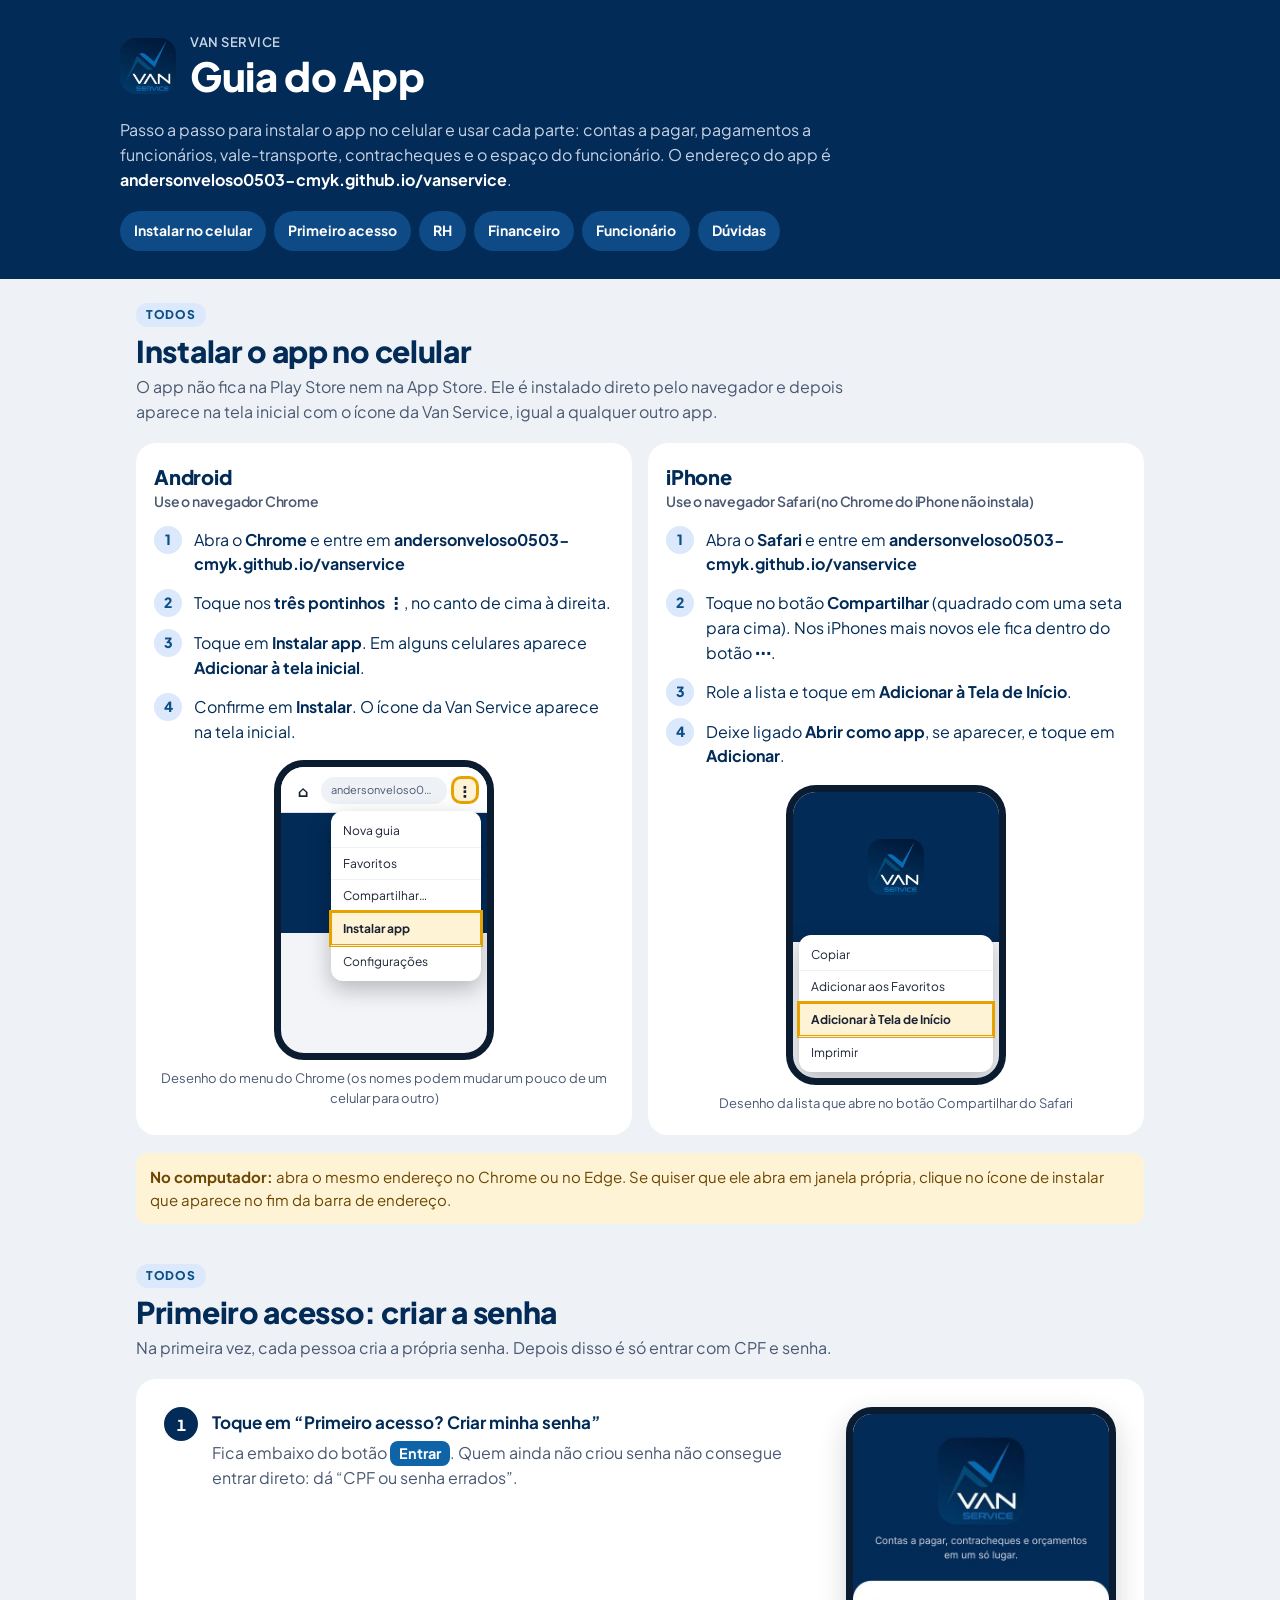
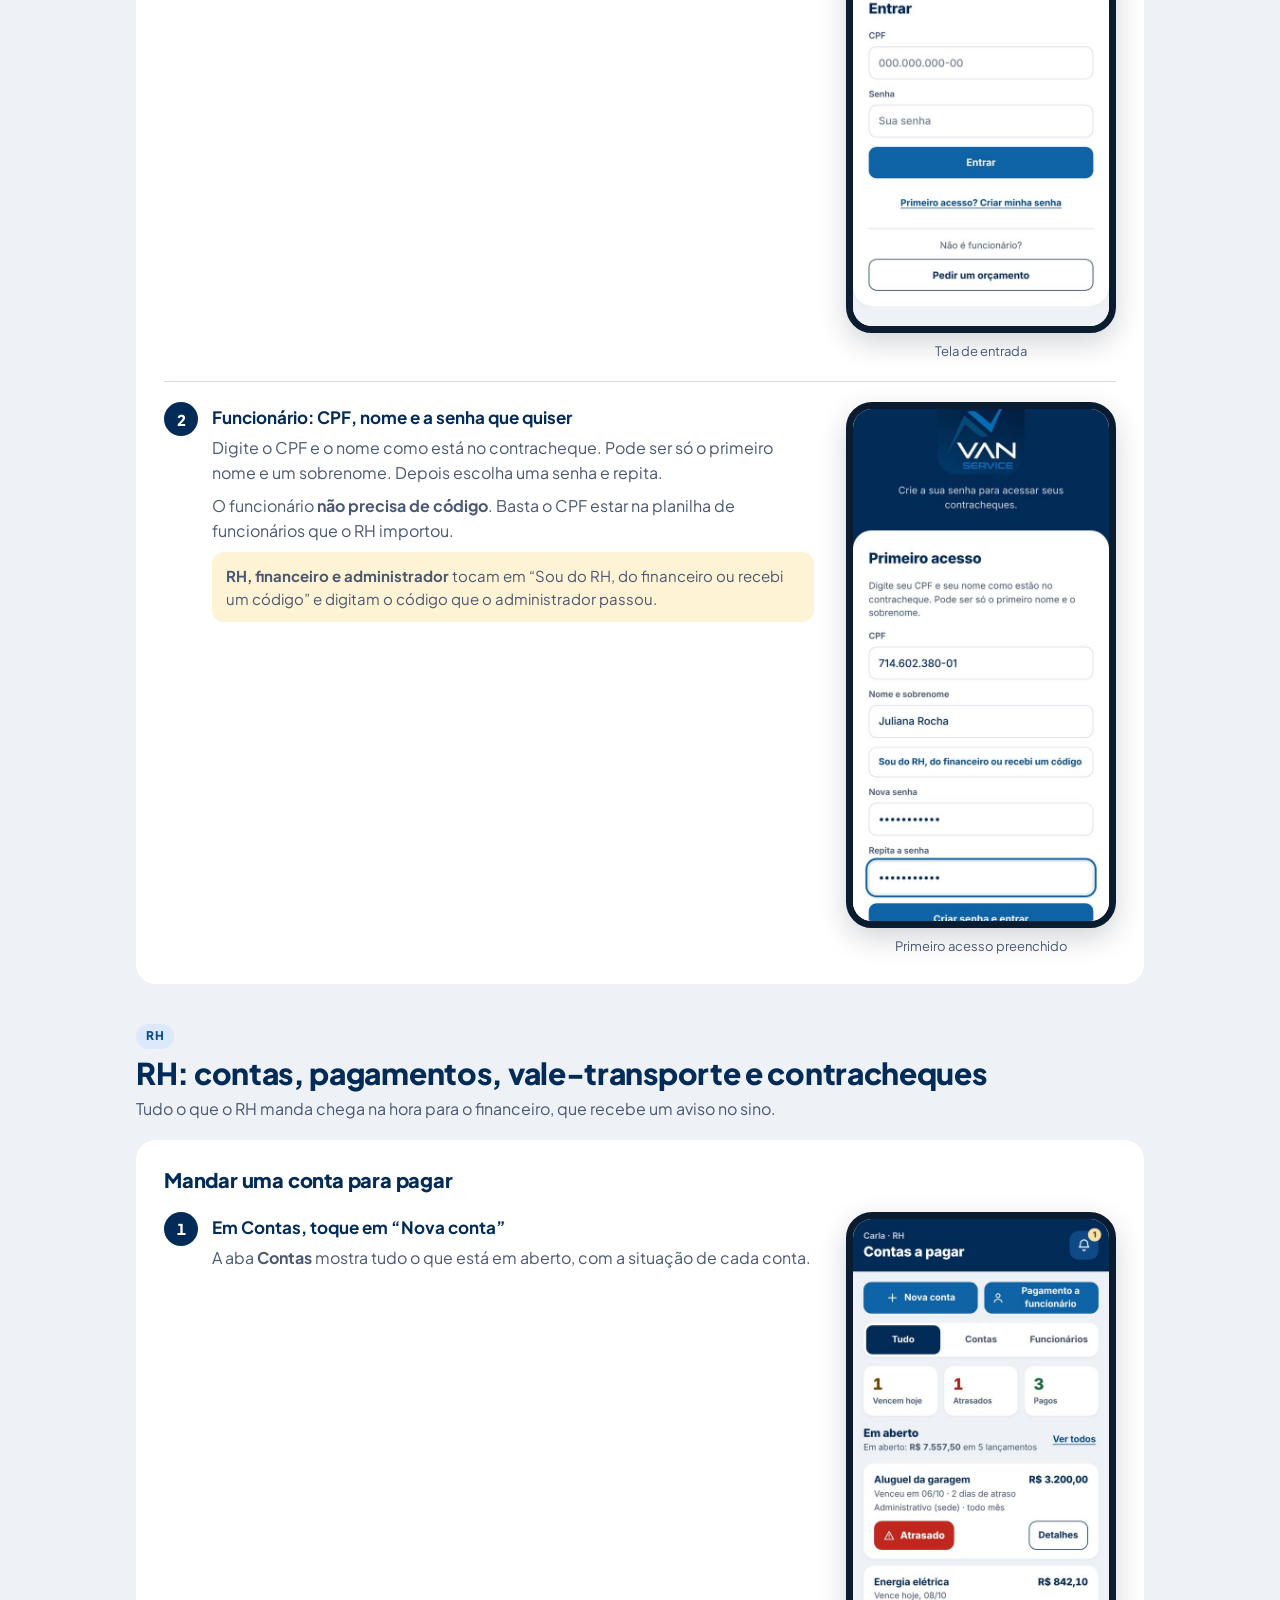
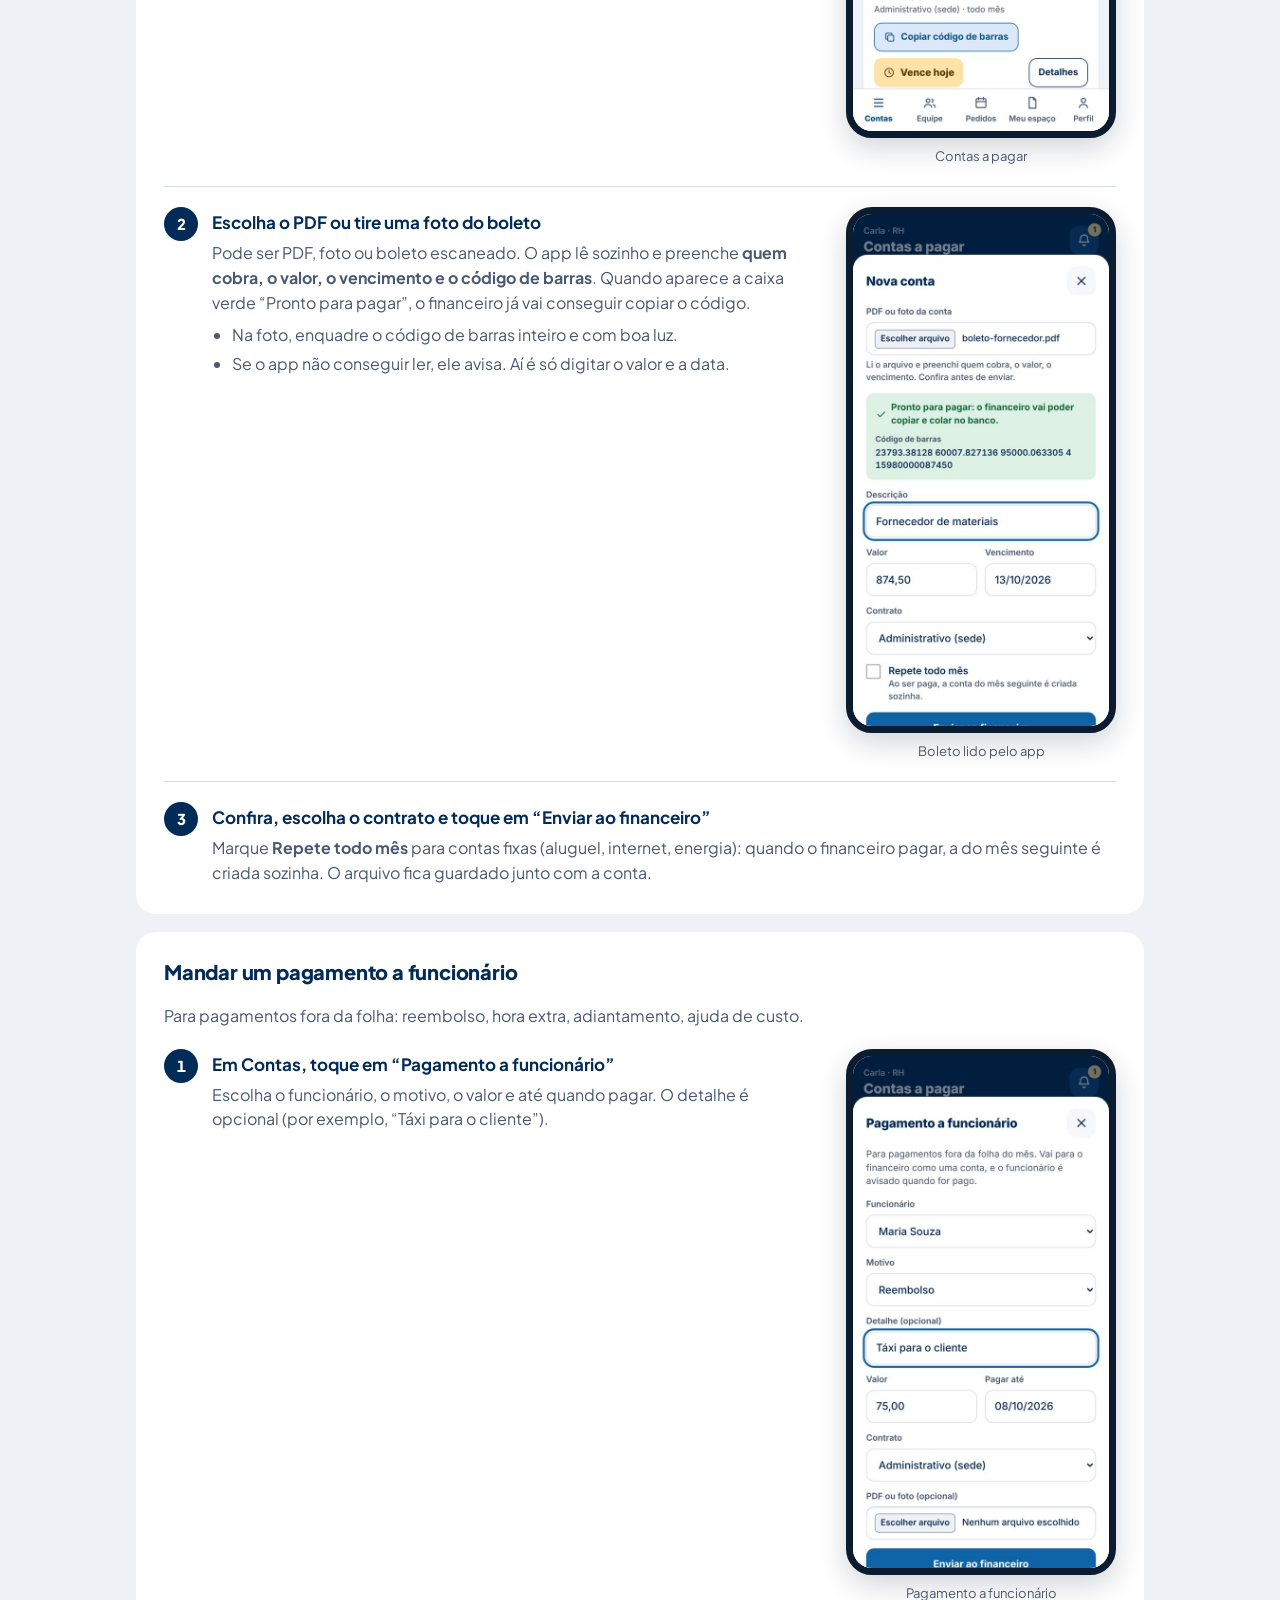
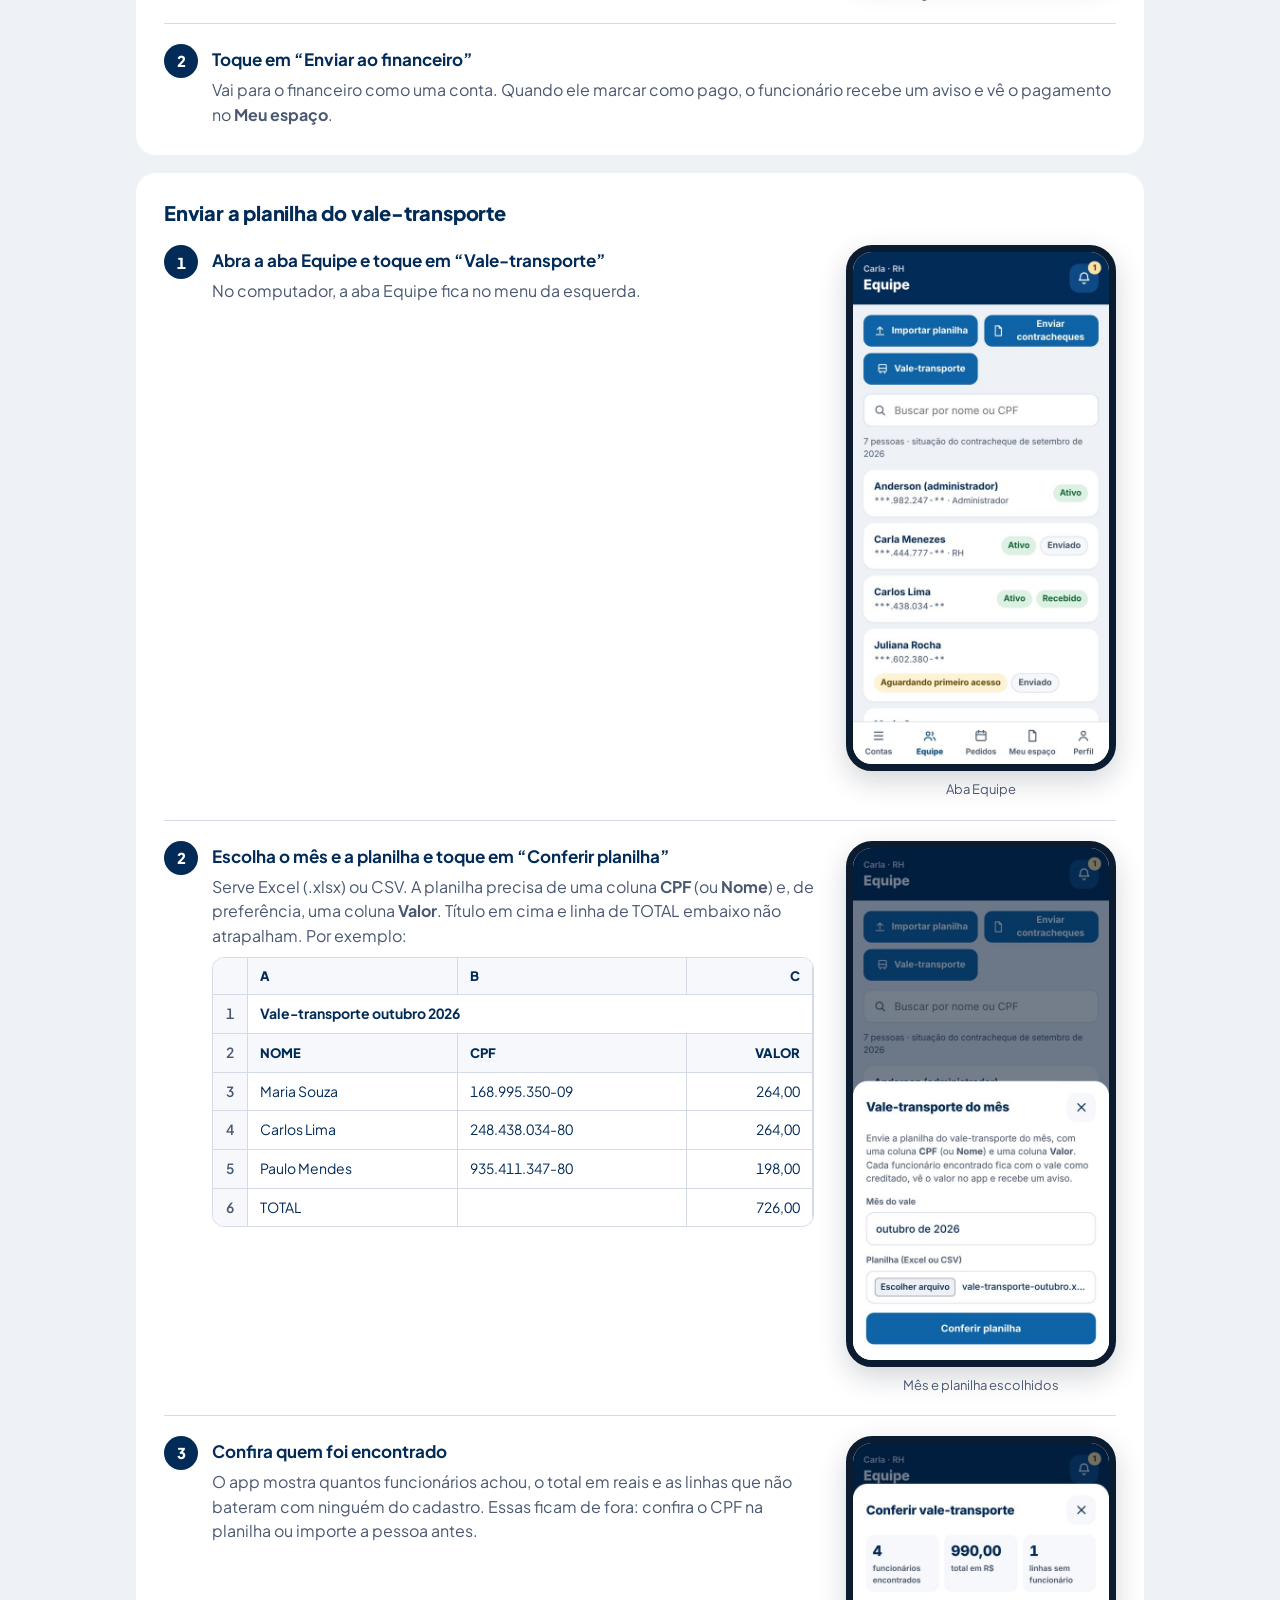
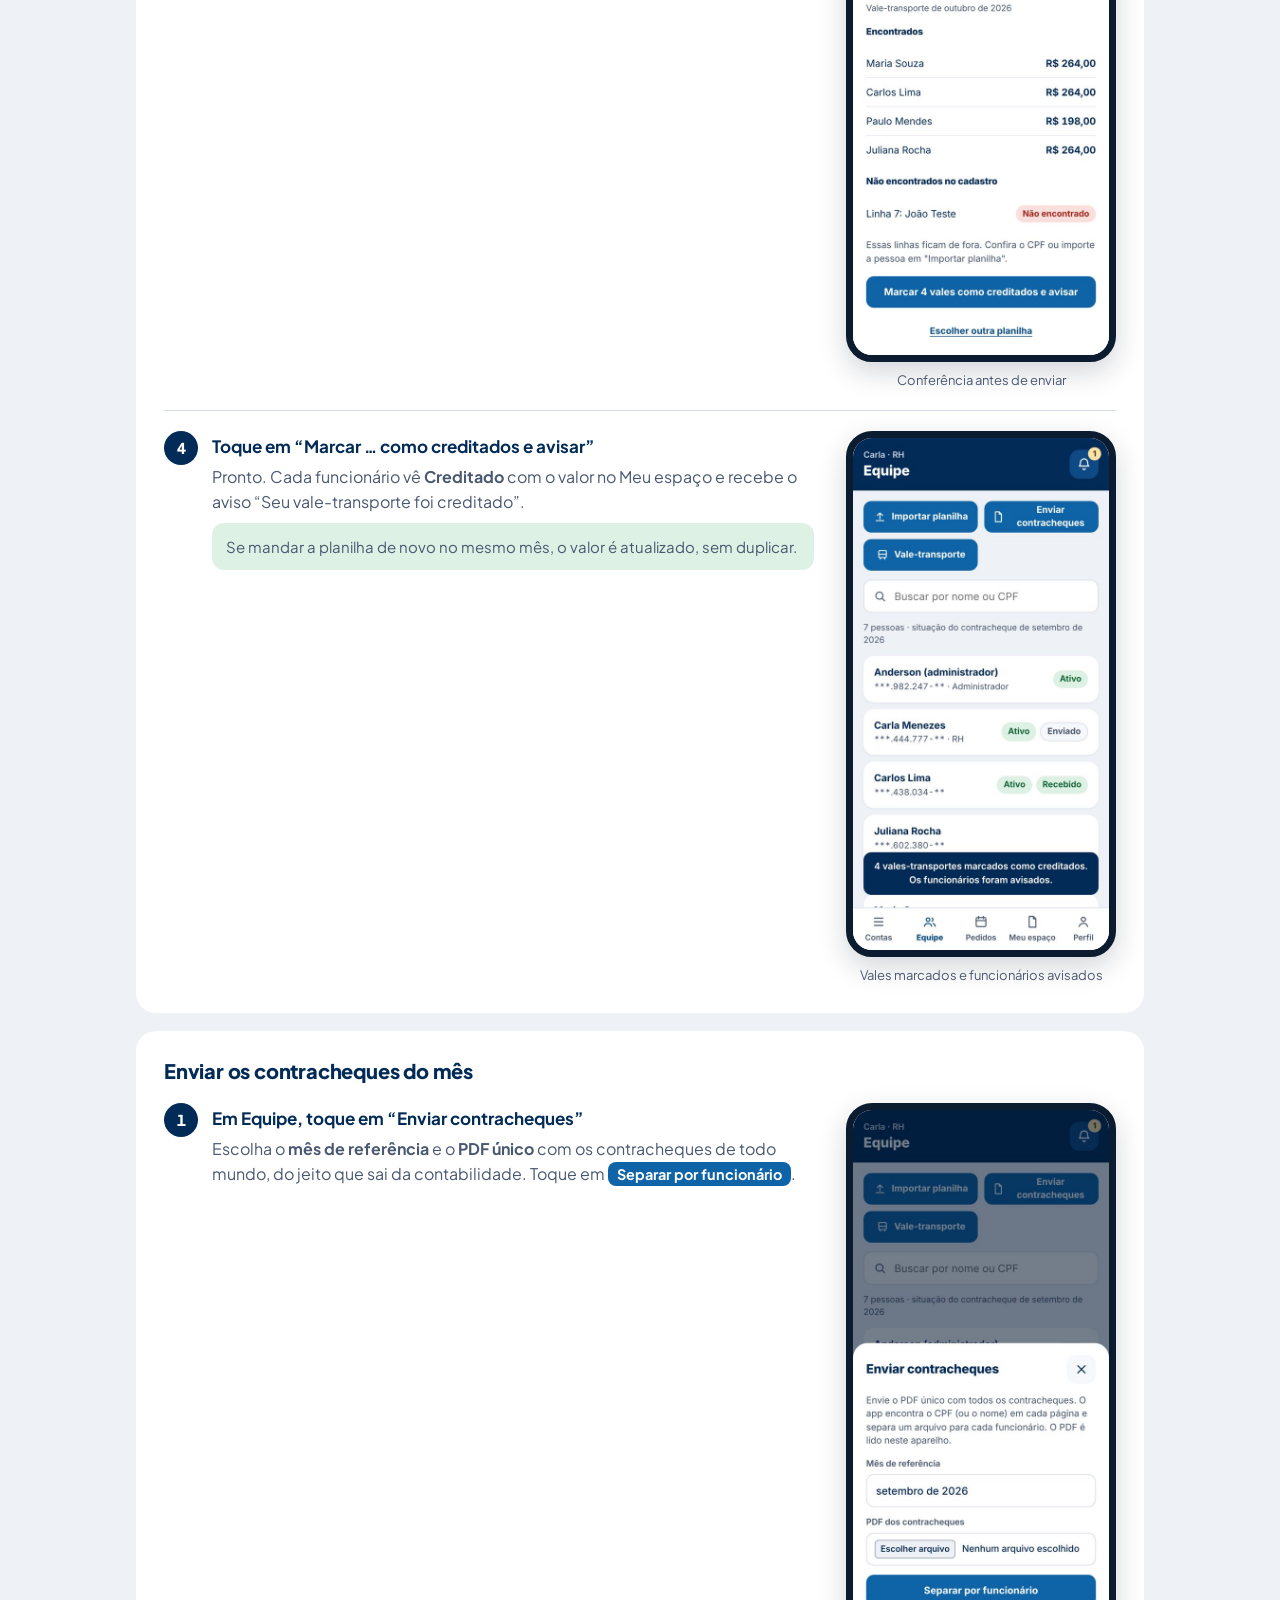
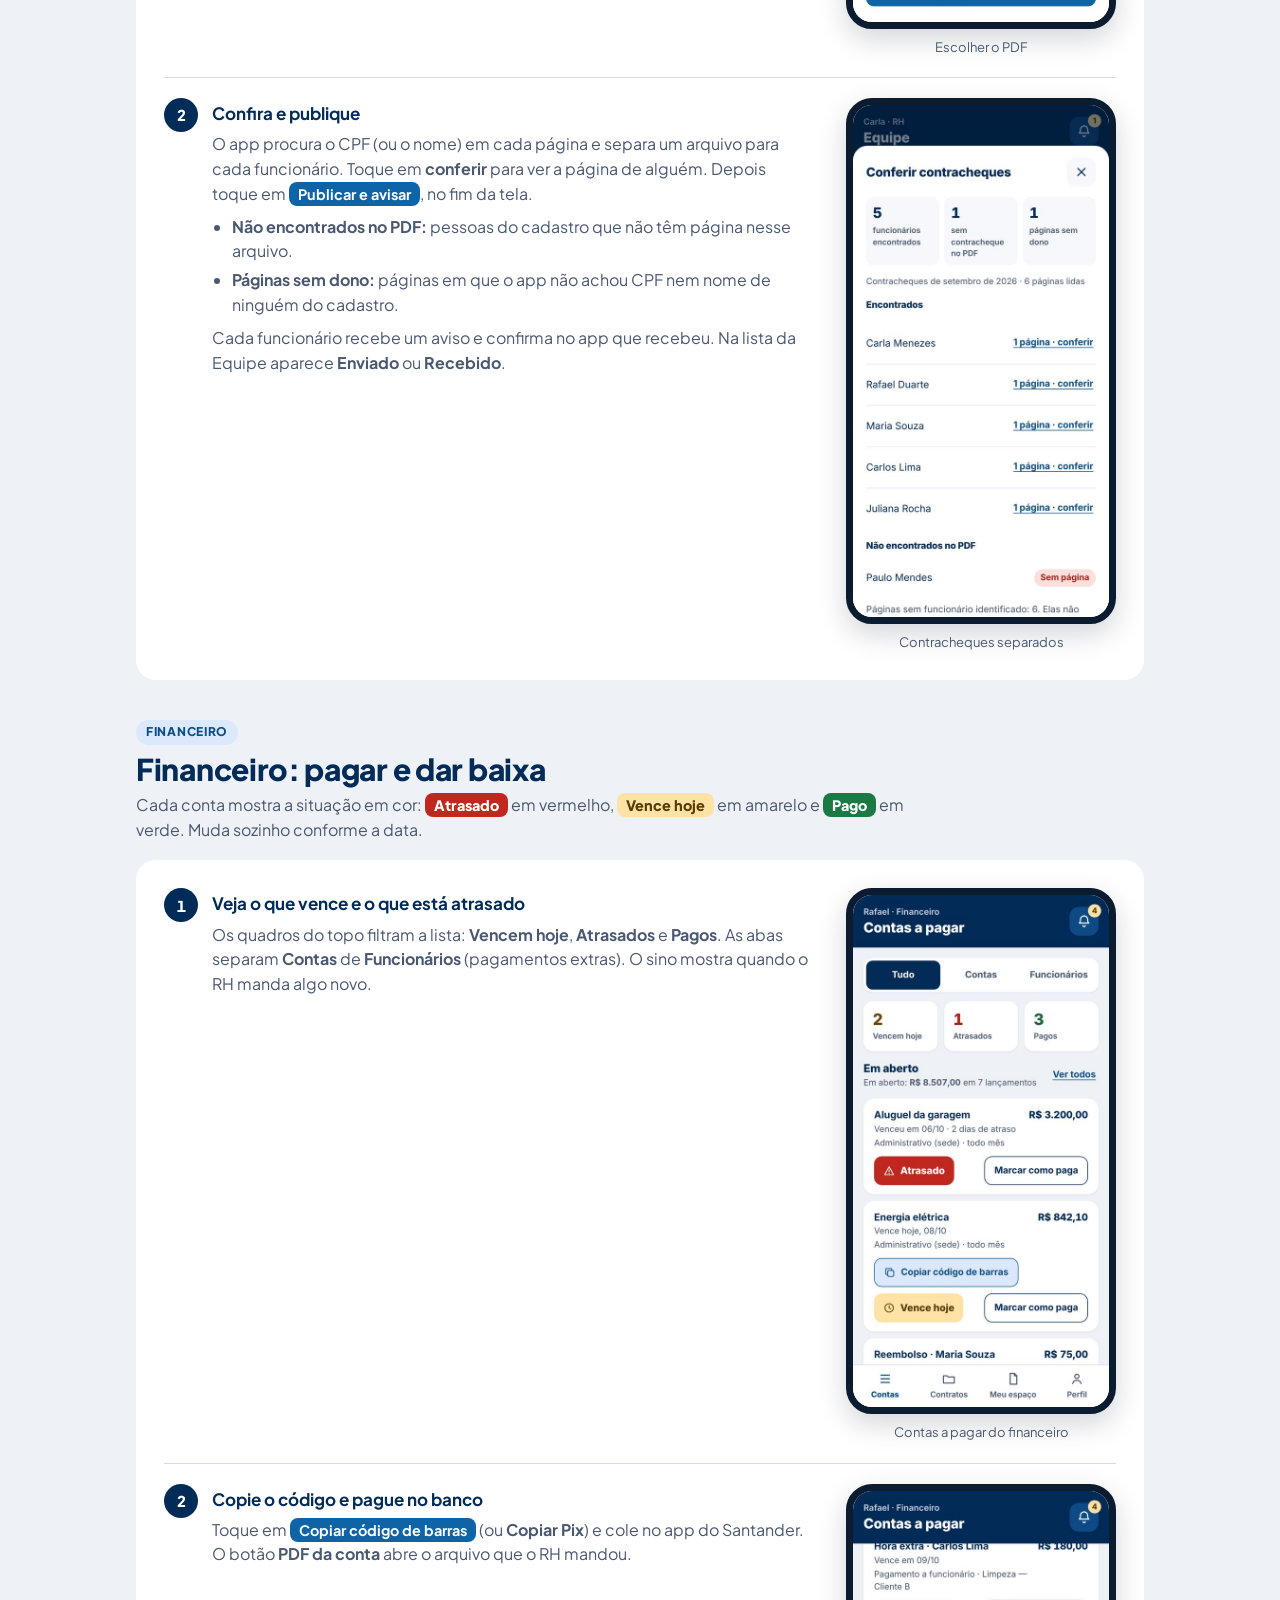
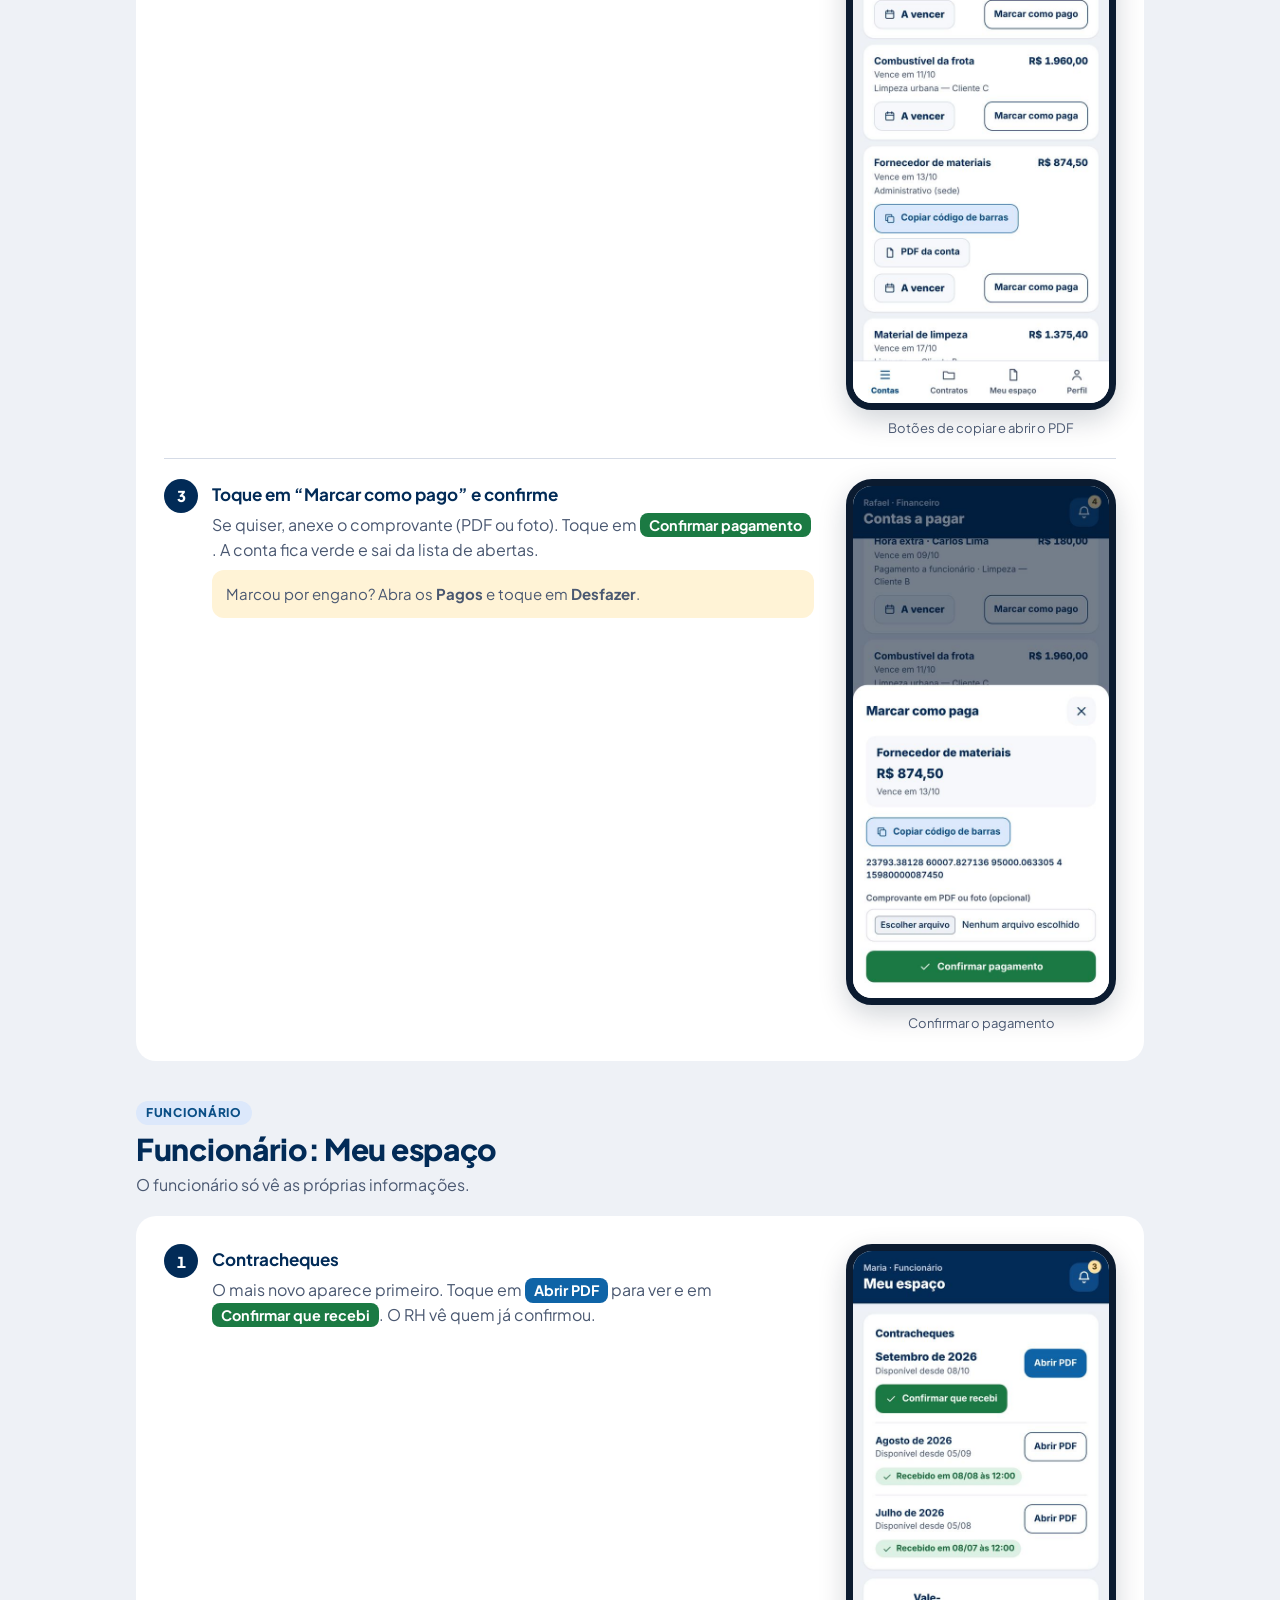
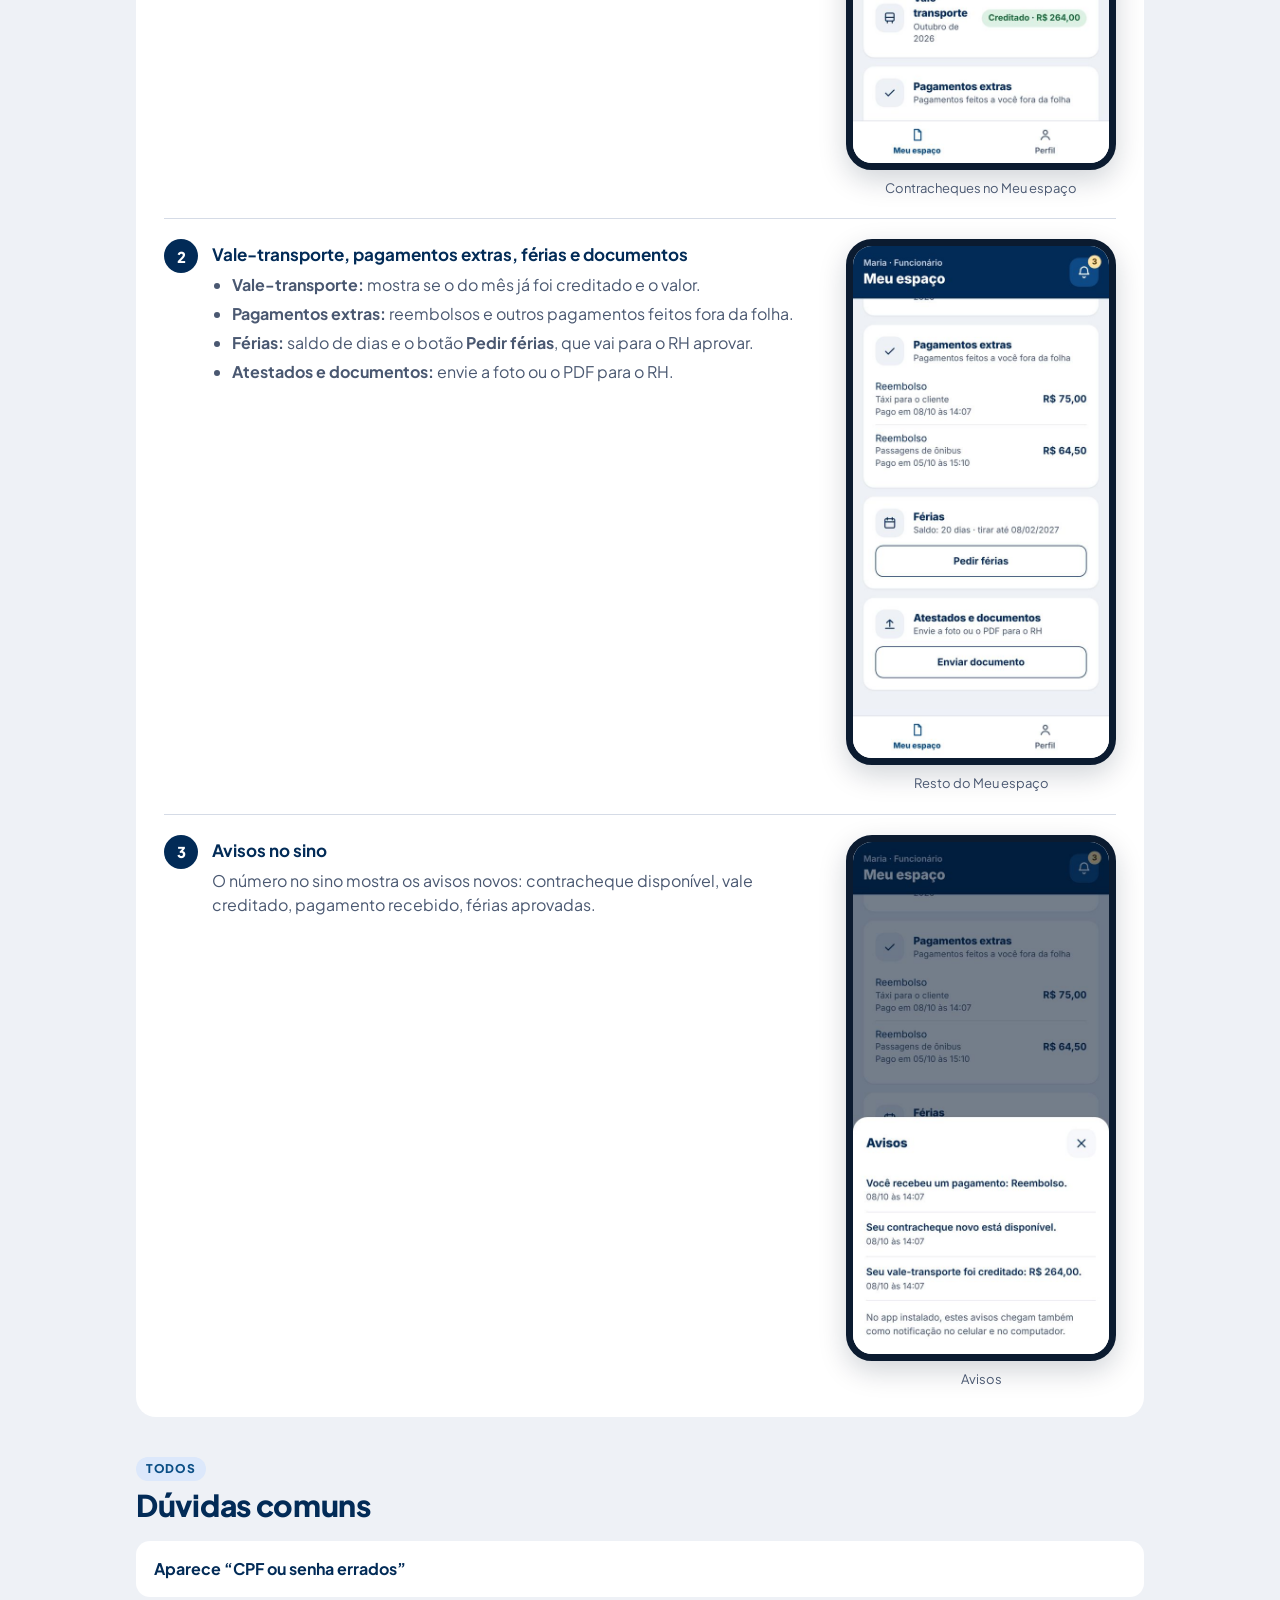
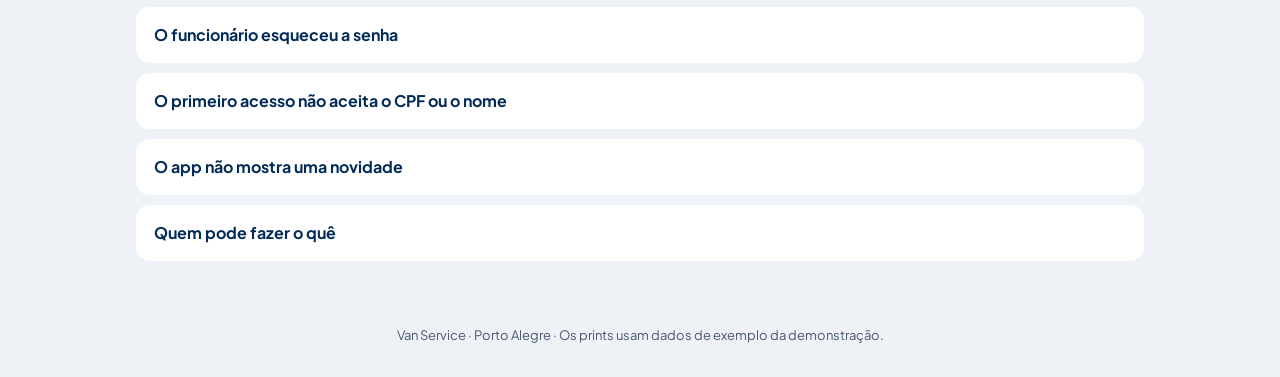
==== guia.html @ 8ad085e9 "Guia de uso com prints (guia.html) Co-Authored-By: Claude Opus 5.5 <noreply@anthropic.com> Claude-Se" ====
<!doctype html>
<html lang="pt-BR">
<head>
<meta charset="utf-8">
<meta name="viewport" content="width=device-width, initial-scale=1, viewport-fit=cover">
<meta name="theme-color" content="#022B57">
<link rel="icon" href="icons/icon-192.png">
<title>Guia do App Van Service</title>
<link rel="stylesheet" href="https://fonts.googleapis.com/css2?family=Plus+Jakarta+Sans:wght@400;500;600;700;800&display=swap">
<style>
/* Layout: guia em seções por perfil. Cada passo tem texto à esquerda e o print do celular à direita
   (empilha no celular). Cores e letra do próprio app Van Service. */
:root {
  --bg: #EEF1F6; --surface: #FFFFFF; --surface-2: #F6F8FB;
  --ink: #022B57; --ink-2: #4A5871; --line: #D5DBE6;
  --brand: #022B57; --brand-2: #0E4A85; --on-brand: #FFFFFF; --on-brand-2: #C9D3E4;
  --accent: #0F64A7; --accent-ink: #FFFFFF; --accent-soft: #DCE8FB; --accent-text: #0B4F86;
  --ok: #1B7A43; --ok-soft: #DDF1E4; --ok-text: #17693A;
  --late: #C0281F; --late-soft: #FBE0DD; --late-text: #A9221A;
  --warn-soft: #FFF3D6; --warn-text: #6B4700;
  --frame: #0B1B30;
  --font: 'Plus Jakarta Sans', system-ui, -apple-system, 'Segoe UI', sans-serif;
}
@media (prefers-color-scheme: dark) {
  :root:not([data-theme="light"]) {
    --bg: #06162B; --surface: #0D2340; --surface-2: #12305A;
    --ink: #EAF0FA; --ink-2: #A9B8D0; --line: #2B4670;
    --brand: #031D3D; --brand-2: #0E4A85; --on-brand: #FFFFFF; --on-brand-2: #C9D3E4;
    --accent: #62A9E8; --accent-ink: #04203F; --accent-soft: #143D6E; --accent-text: #8CC2F2;
    --ok: #3DB36F; --ok-soft: #123A26; --ok-text: #6FD39A;
    --late: #F0665C; --late-soft: #4A1A17; --late-text: #FF9A91;
    --warn-soft: #3D2C05; --warn-text: #F3C766;
    --frame: #000000; color-scheme: dark;
  }
}
:root[data-theme="dark"] {
  --bg: #06162B; --surface: #0D2340; --surface-2: #12305A;
  --ink: #EAF0FA; --ink-2: #A9B8D0; --line: #2B4670;
  --brand: #031D3D; --brand-2: #0E4A85; --on-brand: #FFFFFF; --on-brand-2: #C9D3E4;
  --accent: #62A9E8; --accent-ink: #04203F; --accent-soft: #143D6E; --accent-text: #8CC2F2;
  --ok: #3DB36F; --ok-soft: #123A26; --ok-text: #6FD39A;
  --late: #F0665C; --late-soft: #4A1A17; --late-text: #FF9A91;
  --warn-soft: #3D2C05; --warn-text: #F3C766;
  --frame: #000000; color-scheme: dark;
}
* { box-sizing: border-box; }
body { margin: 0; background: var(--bg); color: var(--ink); font-family: var(--font); font-size: 16px; line-height: 1.55; -webkit-font-smoothing: antialiased; }
h1, h2, h3, p, ol, ul { margin: 0; }
h1, h2, h3 { text-wrap: balance; letter-spacing: -.01em; line-height: 1.2; }
a { color: var(--accent-text); }
:focus-visible { outline: 3px solid var(--accent); outline-offset: 2px; }
strong { font-weight: 700; }
.url { font-weight: 700; overflow-wrap: anywhere; user-select: all; }

/* topo */
.topo { background: var(--brand); color: var(--on-brand); padding-block: 32px 28px; padding-inline: 16px; }
.topo-in { max-width: 1040px; margin: 0 auto; display: flex; flex-direction: column; gap: 18px; }
.marca { display: flex; align-items: center; gap: 14px; }
.marca img { width: 56px; height: 56px; border-radius: 16px; display: block; }
.marca small { display: block; font-size: 13px; font-weight: 600; color: var(--on-brand-2); letter-spacing: .04em; text-transform: uppercase; }
.topo h1 { font-size: clamp(28px, 6vw, 40px); font-weight: 800; }
.topo p { max-width: 62ch; color: var(--on-brand-2); }
.topo .url { color: var(--on-brand); }
.indice { display: flex; flex-wrap: wrap; gap: 8px; padding: 0; list-style: none; }
.indice a { display: inline-flex; align-items: center; min-height: 40px; padding: 0 14px; border-radius: 999px; background: var(--brand-2); color: var(--on-brand); font-size: 14px; font-weight: 700; text-decoration: none; }
.indice a:hover { background: var(--accent); color: var(--accent-ink); }

/* corpo */
main { max-width: 1040px; margin: 0 auto; padding-block: 24px 64px; padding-inline: 16px; display: flex; flex-direction: column; gap: 40px; }
.secao { display: flex; flex-direction: column; gap: 18px; scroll-margin-top: 16px; }
.secao-topo { display: flex; flex-direction: column; gap: 6px; }
.quem { align-self: flex-start; padding: 3px 10px; border-radius: 999px; background: var(--accent-soft); color: var(--accent-text); font-size: 12px; font-weight: 800; letter-spacing: .06em; text-transform: uppercase; }
.secao h2 { font-size: clamp(24px, 4.5vw, 30px); font-weight: 800; }
.secao-topo > p { color: var(--ink-2); max-width: 64ch; }
.tarefa { background: var(--surface); border-radius: 20px; padding: 22px 18px; display: flex; flex-direction: column; gap: 20px; }
.tarefa > h3 { font-size: 20px; font-weight: 800; }
.tarefa > p { color: var(--ink-2); max-width: 64ch; }

.passo { display: grid; grid-template-columns: 1fr; gap: 16px; align-items: start; padding-top: 20px; border-top: 1px solid var(--line); }
.passo:first-of-type { border-top: 0; padding-top: 0; }
.passo-txt { display: flex; gap: 14px; min-width: 0; }
.n { flex-shrink: 0; width: 34px; height: 34px; border-radius: 50%; background: var(--brand); color: var(--on-brand); display: flex; align-items: center; justify-content: center; font-weight: 800; font-size: 15px; font-variant-numeric: tabular-nums; }
:root[data-theme="dark"] .n { background: var(--accent); color: var(--accent-ink); }
@media (prefers-color-scheme: dark) { :root:not([data-theme="light"]) .n { background: var(--accent); color: var(--accent-ink); } }
.passo-txt > div { display: flex; flex-direction: column; gap: 8px; min-width: 0; }
.passo-txt h4 { margin: 0; font-size: 17px; font-weight: 700; line-height: 1.3; padding-top: 4px; }
.passo-txt p { color: var(--ink-2); }
.passo-txt ul { padding-left: 20px; color: var(--ink-2); display: flex; flex-direction: column; gap: 4px; }
.tela { margin: 0; justify-self: center; width: 100%; max-width: 270px; }
.tela img { display: block; width: 100%; height: auto; border-radius: 26px; border: 7px solid var(--frame); box-shadow: 0 10px 28px rgba(2, 20, 43, .18); }
.tela figcaption { margin-top: 8px; font-size: 13px; color: var(--ink-2); text-align: center; }
@media (min-width: 760px) {
  .tarefa { padding: 28px; }
  .passo { grid-template-columns: minmax(0, 1fr) 270px; gap: 32px; }
  .passo.sem-tela { grid-template-columns: minmax(0, 1fr); }
}

.botao { display: inline-flex; align-items: center; gap: 6px; padding: 1px 9px; border-radius: 8px; background: var(--accent); color: var(--accent-ink); font-size: .9em; font-weight: 700; white-space: nowrap; }
.botao.verde { background: var(--ok); color: #FFFFFF; }
.selo { display: inline-block; padding: 1px 9px; border-radius: 8px; font-size: .9em; font-weight: 800; color: #FFFFFF; white-space: nowrap; }
.selo.pago { background: var(--ok); } .selo.atrasado { background: var(--late); } .selo.hoje { background: #FFE2A6; color: #5A3B00; }
.dica { padding: 12px 14px; border-radius: 12px; background: var(--warn-soft); color: var(--warn-text); font-size: 15px; }
.dica strong { color: inherit; }
.ok { padding: 12px 14px; border-radius: 12px; background: var(--ok-soft); color: var(--ok-text); font-size: 15px; }

/* instalação */
.dois { display: grid; grid-template-columns: 1fr; gap: 16px; }
@media (min-width: 760px) { .dois { grid-template-columns: 1fr 1fr; } }
.sistema { background: var(--surface); border-radius: 20px; padding: 22px 18px; display: flex; flex-direction: column; gap: 16px; min-width: 0; }
.sistema h3 { font-size: 20px; font-weight: 800; }
.sistema h3 small { display: block; font-size: 14px; font-weight: 600; color: var(--ink-2); margin-top: 4px; }
.lista-passos { list-style: none; padding: 0; display: flex; flex-direction: column; gap: 12px; counter-reset: p; }
.lista-passos li { display: flex; gap: 12px; counter-increment: p; }
.lista-passos li::before { content: counter(p); flex-shrink: 0; width: 28px; height: 28px; border-radius: 50%; background: var(--accent-soft); color: var(--accent-text); display: flex; align-items: center; justify-content: center; font-weight: 800; font-size: 14px; }
.lista-passos li > span { min-width: 0; padding-top: 2px; }

/* ilustração do celular (desenho simples, não é print) */
.ilus { margin: 0; display: flex; flex-direction: column; align-items: center; gap: 8px; }
.cel { width: 220px; max-width: 100%; border: 7px solid var(--frame); border-radius: 30px; background: #F2F4F8; color: #1B2333; overflow: hidden; font-size: 12px; line-height: 1.3; position: relative; }
.cel-barra { display: flex; align-items: center; gap: 6px; padding: 10px 10px 8px; background: #FFFFFF; border-bottom: 1px solid #DDE2EA; }
.cel-end { flex: 1; min-width: 0; padding: 6px 10px; border-radius: 999px; background: #EEF1F6; color: #4A5871; font-size: 11px; white-space: nowrap; overflow: hidden; text-overflow: ellipsis; }
.cel-ico { width: 24px; height: 24px; border-radius: 8px; display: flex; align-items: center; justify-content: center; color: #1B2333; font-weight: 800; font-size: 15px; }
.cel-ico.alvo, .cel-item.alvo { outline: 3px solid #E8A200; outline-offset: -1px; background: #FFF3D6; }
.cel-tela { height: 120px; background: #022B57; display: flex; align-items: center; justify-content: center; }
.cel-tela img { width: 56px; height: 56px; border-radius: 14px; }
.cel-menu { position: absolute; background: #FFFFFF; border-radius: 12px; box-shadow: 0 8px 22px rgba(0, 0, 0, .25); padding: 4px 0; display: flex; flex-direction: column; }
.cel-menu.and { top: 44px; right: 6px; width: 150px; }
.cel-menu.ios { left: 6px; right: 6px; bottom: 6px; }
.cel-item { padding: 8px 12px; display: flex; align-items: center; gap: 8px; }
.cel-item + .cel-item { border-top: 1px solid #EEF1F6; }
.cel-alto { height: 300px; }
.ilus figcaption { font-size: 13px; color: var(--ink-2); text-align: center; }

/* planilha de exemplo */
.planilha { overflow-x: auto; border: 1px solid var(--line); border-radius: 12px; background: var(--surface); }
.planilha table { border-collapse: collapse; width: 100%; min-width: 360px; font-size: 14px; font-variant-numeric: tabular-nums; }
.planilha th, .planilha td { padding: 8px 12px; border-bottom: 1px solid var(--line); border-right: 1px solid var(--line); text-align: left; white-space: nowrap; }
.planilha th { background: var(--surface-2); font-weight: 800; font-size: 13px; }
.planilha td.num, .planilha th.num { text-align: right; }
.planilha tr:last-child td { border-bottom: 0; }
.planilha .col { width: 34px; color: var(--ink-2); text-align: center; background: var(--surface-2); font-weight: 600; }

/* dúvidas */
.duvidas { display: flex; flex-direction: column; gap: 10px; }
.duvidas details { background: var(--surface); border-radius: 14px; padding: 0 18px; }
.duvidas summary { min-height: 56px; display: flex; align-items: center; font-weight: 700; cursor: pointer; }
.duvidas details[open] { padding-bottom: 16px; }
.duvidas details p { color: var(--ink-2); max-width: 66ch; }
.duvidas details p + p { margin-top: 8px; }
footer { text-align: center; font-size: 13px; color: var(--ink-2); padding-bottom: 32px; padding-inline: 16px; }
</style>

</head>
<body>
<header class="topo">
  <div class="topo-in">
    <div class="marca"><img src="[data-uri]" alt="" width="56" height="56"><div><small>Van Service</small><h1>Guia do App</h1></div></div>
    <p>Passo a passo para instalar o app no celular e usar cada parte: contas a pagar, pagamentos a funcionários, vale-transporte, contracheques e o espaço do funcionário. O endereço do app é <span class="url">andersonveloso0503-cmyk.github.io/vanservice</span>.</p>
    <ul class="indice">
      <li><a href="#instalar">Instalar no celular</a></li>
      <li><a href="#acesso">Primeiro acesso</a></li>
      <li><a href="#rh">RH</a></li>
      <li><a href="#financeiro">Financeiro</a></li>
      <li><a href="#funcionario">Funcionário</a></li>
      <li><a href="#duvidas">Dúvidas</a></li>
    </ul>
  </div>
</header>

<main>

<section class="secao" id="instalar">
  <div class="secao-topo">
    <span class="quem">Todos</span>
    <h2>Instalar o app no celular</h2>
    <p>O app não fica na Play Store nem na App Store. Ele é instalado direto pelo navegador e depois aparece na tela inicial com o ícone da Van Service, igual a qualquer outro app.</p>
  </div>
  <div class="dois">
    <article class="sistema">
      <h3>Android<small>Use o navegador Chrome</small></h3>
      <ol class="lista-passos">
        <li><span>Abra o <strong>Chrome</strong> e entre em <span class="url">andersonveloso0503-cmyk.github.io/vanservice</span></span></li>
        <li><span>Toque nos <strong>três pontinhos ⋮</strong>, no canto de cima à direita.</span></li>
        <li><span>Toque em <strong>Instalar app</strong>. Em alguns celulares aparece <strong>Adicionar à tela inicial</strong>.</span></li>
        <li><span>Confirme em <strong>Instalar</strong>. O ícone da Van Service aparece na tela inicial.</span></li>
      </ol>
      <figure class="ilus">
        <div class="cel cel-alto">
          <div class="cel-barra"><span class="cel-ico">⌂</span><span class="cel-end">andersonveloso0503-cmyk.github.io</span><span class="cel-ico alvo">⋮</span></div>
          <div class="cel-tela"><img src="[data-uri]" alt=""></div>
          <div class="cel-menu and">
            <div class="cel-item">Nova guia</div>
            <div class="cel-item">Favoritos</div>
            <div class="cel-item">Compartilhar…</div>
            <div class="cel-item alvo"><strong>Instalar app</strong></div>
            <div class="cel-item">Configurações</div>
          </div>
        </div>
        <figcaption>Desenho do menu do Chrome (os nomes podem mudar um pouco de um celular para outro)</figcaption>
      </figure>
    </article>
    <article class="sistema">
      <h3>iPhone<small>Use o navegador Safari (no Chrome do iPhone não instala)</small></h3>
      <ol class="lista-passos">
        <li><span>Abra o <strong>Safari</strong> e entre em <span class="url">andersonveloso0503-cmyk.github.io/vanservice</span></span></li>
        <li><span>Toque no botão <strong>Compartilhar</strong> (quadrado com uma seta para cima). Nos iPhones mais novos ele fica dentro do botão <strong>⋯</strong>.</span></li>
        <li><span>Role a lista e toque em <strong>Adicionar à Tela de Início</strong>.</span></li>
        <li><span>Deixe ligado <strong>Abrir como app</strong>, se aparecer, e toque em <strong>Adicionar</strong>.</span></li>
      </ol>
      <figure class="ilus">
        <div class="cel cel-alto">
          <div class="cel-tela" style="height:150px"><img src="[data-uri]" alt=""></div>
          <div class="cel-menu ios">
            <div class="cel-item">Copiar</div>
            <div class="cel-item">Adicionar aos Favoritos</div>
            <div class="cel-item alvo"><strong>Adicionar à Tela de Início</strong></div>
            <div class="cel-item">Imprimir</div>
          </div>
        </div>
        <figcaption>Desenho da lista que abre no botão Compartilhar do Safari</figcaption>
      </figure>
    </article>
  </div>
  <p class="dica"><strong>No computador:</strong> abra o mesmo endereço no Chrome ou no Edge. Se quiser que ele abra em janela própria, clique no ícone de instalar que aparece no fim da barra de endereço.</p>
</section>

<section class="secao" id="acesso">
  <div class="secao-topo">
    <span class="quem">Todos</span>
    <h2>Primeiro acesso: criar a senha</h2>
    <p>Na primeira vez, cada pessoa cria a própria senha. Depois disso é só entrar com CPF e senha.</p>
  </div>
  <div class="tarefa">
    <div class="passo">
      <div class="passo-txt"><span class="n">1</span><div>
        <h4>Toque em “Primeiro acesso? Criar minha senha”</h4>
        <p>Fica embaixo do botão <span class="botao">Entrar</span>. Quem ainda não criou senha não consegue entrar direto: dá “CPF ou senha errados”.</p>
      </div></div>
      <figure class="tela"><img src="[data-uri]" alt="Tela de entrada do app com CPF, senha e o link de primeiro acesso" loading="lazy"><figcaption>Tela de entrada</figcaption></figure>
    </div>
    <div class="passo">
      <div class="passo-txt"><span class="n">2</span><div>
        <h4>Funcionário: CPF, nome e a senha que quiser</h4>
        <p>Digite o CPF e o nome como está no contracheque. Pode ser só o primeiro nome e um sobrenome. Depois escolha uma senha e repita.</p>
        <p>O funcionário <strong>não precisa de código</strong>. Basta o CPF estar na planilha de funcionários que o RH importou.</p>
        <p class="dica"><strong>RH, financeiro e administrador</strong> tocam em “Sou do RH, do financeiro ou recebi um código” e digitam o código que o administrador passou.</p>
      </div></div>
      <figure class="tela"><img src="[data-uri]" alt="Tela de primeiro acesso preenchida com CPF, nome e senha" loading="lazy"><figcaption>Primeiro acesso preenchido</figcaption></figure>
    </div>
  </div>
</section>

<section class="secao" id="rh">
  <div class="secao-topo">
    <span class="quem">RH</span>
    <h2>RH: contas, pagamentos, vale-transporte e contracheques</h2>
    <p>Tudo o que o RH manda chega na hora para o financeiro, que recebe um aviso no sino.</p>
  </div>

  <div class="tarefa" id="rh-conta">
    <h3>Mandar uma conta para pagar</h3>
    <div class="passo">
      <div class="passo-txt"><span class="n">1</span><div>
        <h4>Em Contas, toque em “Nova conta”</h4>
        <p>A aba <strong>Contas</strong> mostra tudo o que está em aberto, com a situação de cada conta.</p>
      </div></div>
      <figure class="tela"><img src="[data-uri]" alt="Tela de contas a pagar do RH com os botões Nova conta e Pagamento a funcionário" loading="lazy"><figcaption>Contas a pagar</figcaption></figure>
    </div>
    <div class="passo">
      <div class="passo-txt"><span class="n">2</span><div>
        <h4>Escolha o PDF ou tire uma foto do boleto</h4>
        <p>Pode ser PDF, foto ou boleto escaneado. O app lê sozinho e preenche <strong>quem cobra, o valor, o vencimento e o código de barras</strong>. Quando aparece a caixa verde “Pronto para pagar”, o financeiro já vai conseguir copiar o código.</p>
        <ul>
          <li>Na foto, enquadre o código de barras inteiro e com boa luz.</li>
          <li>Se o app não conseguir ler, ele avisa. Aí é só digitar o valor e a data.</li>
        </ul>
      </div></div>
      <figure class="tela"><img src="[data-uri]" alt="Nova conta com o boleto lido: código de barras, valor e vencimento preenchidos" loading="lazy"><figcaption>Boleto lido pelo app</figcaption></figure>
    </div>
    <div class="passo sem-tela">
      <div class="passo-txt"><span class="n">3</span><div>
        <h4>Confira, escolha o contrato e toque em “Enviar ao financeiro”</h4>
        <p>Marque <strong>Repete todo mês</strong> para contas fixas (aluguel, internet, energia): quando o financeiro pagar, a do mês seguinte é criada sozinha. O arquivo fica guardado junto com a conta.</p>
      </div></div>
    </div>
  </div>

  <div class="tarefa" id="rh-extra">
    <h3>Mandar um pagamento a funcionário</h3>
    <p>Para pagamentos fora da folha: reembolso, hora extra, adiantamento, ajuda de custo.</p>
    <div class="passo">
      <div class="passo-txt"><span class="n">1</span><div>
        <h4>Em Contas, toque em “Pagamento a funcionário”</h4>
        <p>Escolha o funcionário, o motivo, o valor e até quando pagar. O detalhe é opcional (por exemplo, “Táxi para o cliente”).</p>
      </div></div>
      <figure class="tela"><img src="[data-uri]" alt="Formulário de pagamento a funcionário preenchido" loading="lazy"><figcaption>Pagamento a funcionário</figcaption></figure>
    </div>
    <div class="passo sem-tela">
      <div class="passo-txt"><span class="n">2</span><div>
        <h4>Toque em “Enviar ao financeiro”</h4>
        <p>Vai para o financeiro como uma conta. Quando ele marcar como pago, o funcionário recebe um aviso e vê o pagamento no <strong>Meu espaço</strong>.</p>
      </div></div>
    </div>
  </div>

  <div class="tarefa" id="rh-vt">
    <h3>Enviar a planilha do vale-transporte</h3>
    <div class="passo">
      <div class="passo-txt"><span class="n">1</span><div>
        <h4>Abra a aba Equipe e toque em “Vale-transporte”</h4>
        <p>No computador, a aba Equipe fica no menu da esquerda.</p>
      </div></div>
      <figure class="tela"><img src="[data-uri]" alt="Tela Equipe com os botões Importar planilha, Enviar contracheques e Vale-transporte" loading="lazy"><figcaption>Aba Equipe</figcaption></figure>
    </div>
    <div class="passo">
      <div class="passo-txt"><span class="n">2</span><div>
        <h4>Escolha o mês e a planilha e toque em “Conferir planilha”</h4>
        <p>Serve Excel (.xlsx) ou CSV. A planilha precisa de uma coluna <strong>CPF</strong> (ou <strong>Nome</strong>) e, de preferência, uma coluna <strong>Valor</strong>. Título em cima e linha de TOTAL embaixo não atrapalham. Por exemplo:</p>
        <div class="planilha" role="region" aria-label="Exemplo de planilha de vale-transporte" tabindex="0">
          <table>
            <thead><tr><th class="col"></th><th>A</th><th>B</th><th class="num">C</th></tr></thead>
            <tbody>
              <tr><td class="col">1</td><td colspan="3"><strong>Vale-transporte outubro 2026</strong></td></tr>
              <tr><td class="col">2</td><th>NOME</th><th>CPF</th><th class="num">VALOR</th></tr>
              <tr><td class="col">3</td><td>Maria Souza</td><td>168.995.350-09</td><td class="num">264,00</td></tr>
              <tr><td class="col">4</td><td>Carlos Lima</td><td>248.438.034-80</td><td class="num">264,00</td></tr>
              <tr><td class="col">5</td><td>Paulo Mendes</td><td>935.411.347-80</td><td class="num">198,00</td></tr>
              <tr><td class="col">6</td><td>TOTAL</td><td></td><td class="num">726,00</td></tr>
            </tbody>
          </table>
        </div>
      </div></div>
      <figure class="tela"><img src="[data-uri]" alt="Janela Vale-transporte do mês com o mês e a planilha escolhidos" loading="lazy"><figcaption>Mês e planilha escolhidos</figcaption></figure>
    </div>
    <div class="passo">
      <div class="passo-txt"><span class="n">3</span><div>
        <h4>Confira quem foi encontrado</h4>
        <p>O app mostra quantos funcionários achou, o total em reais e as linhas que não bateram com ninguém do cadastro. Essas ficam de fora: confira o CPF na planilha ou importe a pessoa antes.</p>
      </div></div>
      <figure class="tela"><img src="[data-uri]" alt="Conferência do vale-transporte com funcionários encontrados, total e linha não encontrada" loading="lazy"><figcaption>Conferência antes de enviar</figcaption></figure>
    </div>
    <div class="passo">
      <div class="passo-txt"><span class="n">4</span><div>
        <h4>Toque em “Marcar … como creditados e avisar”</h4>
        <p>Pronto. Cada funcionário vê <strong>Creditado</strong> com o valor no Meu espaço e recebe o aviso “Seu vale-transporte foi creditado”.</p>
        <p class="ok">Se mandar a planilha de novo no mesmo mês, o valor é atualizado, sem duplicar.</p>
      </div></div>
      <figure class="tela"><img src="[data-uri]" alt="Mensagem confirmando que os vales foram marcados como creditados" loading="lazy"><figcaption>Vales marcados e funcionários avisados</figcaption></figure>
    </div>
  </div>

  <div class="tarefa" id="rh-folha">
    <h3>Enviar os contracheques do mês</h3>
    <div class="passo">
      <div class="passo-txt"><span class="n">1</span><div>
        <h4>Em Equipe, toque em “Enviar contracheques”</h4>
        <p>Escolha o <strong>mês de referência</strong> e o <strong>PDF único</strong> com os contracheques de todo mundo, do jeito que sai da contabilidade. Toque em <span class="botao">Separar por funcionário</span>.</p>
      </div></div>
      <figure class="tela"><img src="[data-uri]" alt="Janela Enviar contracheques com o mês e o campo do PDF" loading="lazy"><figcaption>Escolher o PDF</figcaption></figure>
    </div>
    <div class="passo">
      <div class="passo-txt"><span class="n">2</span><div>
        <h4>Confira e publique</h4>
        <p>O app procura o CPF (ou o nome) em cada página e separa um arquivo para cada funcionário. Toque em <strong>conferir</strong> para ver a página de alguém. Depois toque em <span class="botao">Publicar e avisar</span>, no fim da tela.</p>
        <ul>
          <li><strong>Não encontrados no PDF:</strong> pessoas do cadastro que não têm página nesse arquivo.</li>
          <li><strong>Páginas sem dono:</strong> páginas em que o app não achou CPF nem nome de ninguém do cadastro.</li>
        </ul>
        <p>Cada funcionário recebe um aviso e confirma no app que recebeu. Na lista da Equipe aparece <strong>Enviado</strong> ou <strong>Recebido</strong>.</p>
      </div></div>
      <figure class="tela"><img src="[data-uri]" alt="Conferência dos contracheques separados por funcionário" loading="lazy"><figcaption>Contracheques separados</figcaption></figure>
    </div>
  </div>
</section>

<section class="secao" id="financeiro">
  <div class="secao-topo">
    <span class="quem">Financeiro</span>
    <h2>Financeiro: pagar e dar baixa</h2>
    <p>Cada conta mostra a situação em cor: <span class="selo atrasado">Atrasado</span> em vermelho, <span class="selo hoje">Vence hoje</span> em amarelo e <span class="selo pago">Pago</span> em verde. Muda sozinho conforme a data.</p>
  </div>
  <div class="tarefa">
    <div class="passo">
      <div class="passo-txt"><span class="n">1</span><div>
        <h4>Veja o que vence e o que está atrasado</h4>
        <p>Os quadros do topo filtram a lista: <strong>Vencem hoje</strong>, <strong>Atrasados</strong> e <strong>Pagos</strong>. As abas separam <strong>Contas</strong> de <strong>Funcionários</strong> (pagamentos extras). O sino mostra quando o RH manda algo novo.</p>
      </div></div>
      <figure class="tela"><img src="[data-uri]" alt="Lista de contas do financeiro com contadores de vence hoje, atrasados e pagos" loading="lazy"><figcaption>Contas a pagar do financeiro</figcaption></figure>
    </div>
    <div class="passo">
      <div class="passo-txt"><span class="n">2</span><div>
        <h4>Copie o código e pague no banco</h4>
        <p>Toque em <span class="botao">Copiar código de barras</span> (ou <strong>Copiar Pix</strong>) e cole no app do Santander. O botão <strong>PDF da conta</strong> abre o arquivo que o RH mandou.</p>
      </div></div>
      <figure class="tela"><img src="[data-uri]" alt="Conta com os botões Copiar código de barras e PDF da conta" loading="lazy"><figcaption>Botões de copiar e abrir o PDF</figcaption></figure>
    </div>
    <div class="passo">
      <div class="passo-txt"><span class="n">3</span><div>
        <h4>Toque em “Marcar como pago” e confirme</h4>
        <p>Se quiser, anexe o comprovante (PDF ou foto). Toque em <span class="botao verde">Confirmar pagamento</span>. A conta fica verde e sai da lista de abertas.</p>
        <p class="dica">Marcou por engano? Abra os <strong>Pagos</strong> e toque em <strong>Desfazer</strong>.</p>
      </div></div>
      <figure class="tela"><img src="[data-uri]" alt="Janela Marcar como paga com o código de barras, o comprovante e o botão Confirmar pagamento" loading="lazy"><figcaption>Confirmar o pagamento</figcaption></figure>
    </div>
  </div>
</section>

<section class="secao" id="funcionario">
  <div class="secao-topo">
    <span class="quem">Funcionário</span>
    <h2>Funcionário: Meu espaço</h2>
    <p>O funcionário só vê as próprias informações.</p>
  </div>
  <div class="tarefa">
    <div class="passo">
      <div class="passo-txt"><span class="n">1</span><div>
        <h4>Contracheques</h4>
        <p>O mais novo aparece primeiro. Toque em <span class="botao">Abrir PDF</span> para ver e em <span class="botao verde">Confirmar que recebi</span>. O RH vê quem já confirmou.</p>
      </div></div>
      <figure class="tela"><img src="[data-uri]" alt="Meu espaço com os contracheques e o botão Confirmar que recebi" loading="lazy"><figcaption>Contracheques no Meu espaço</figcaption></figure>
    </div>
    <div class="passo">
      <div class="passo-txt"><span class="n">2</span><div>
        <h4>Vale-transporte, pagamentos extras, férias e documentos</h4>
        <ul>
          <li><strong>Vale-transporte:</strong> mostra se o do mês já foi creditado e o valor.</li>
          <li><strong>Pagamentos extras:</strong> reembolsos e outros pagamentos feitos fora da folha.</li>
          <li><strong>Férias:</strong> saldo de dias e o botão <strong>Pedir férias</strong>, que vai para o RH aprovar.</li>
          <li><strong>Atestados e documentos:</strong> envie a foto ou o PDF para o RH.</li>
        </ul>
      </div></div>
      <figure class="tela"><img src="[data-uri]" alt="Meu espaço com férias, documentos, vale-transporte creditado e pagamentos extras" loading="lazy"><figcaption>Resto do Meu espaço</figcaption></figure>
    </div>
    <div class="passo">
      <div class="passo-txt"><span class="n">3</span><div>
        <h4>Avisos no sino</h4>
        <p>O número no sino mostra os avisos novos: contracheque disponível, vale creditado, pagamento recebido, férias aprovadas.</p>
      </div></div>
      <figure class="tela"><img src="[data-uri]" alt="Lista de avisos do funcionário" loading="lazy"><figcaption>Avisos</figcaption></figure>
    </div>
  </div>
</section>

<section class="secao" id="duvidas">
  <div class="secao-topo">
    <span class="quem">Todos</span>
    <h2>Dúvidas comuns</h2>
  </div>
  <div class="duvidas">
    <details>
      <summary>Aparece “CPF ou senha errados”</summary>
      <p>Se for a primeira vez, use <strong>Primeiro acesso? Criar minha senha</strong>, não o botão Entrar. Se já criou e esqueceu, veja a próxima pergunta.</p>
    </details>
    <details>
      <summary>O funcionário esqueceu a senha</summary>
      <p>O RH abre <strong>Equipe</strong>, toca no nome da pessoa e em <strong>Esqueceu a senha? Liberar novo cadastro</strong>. Depois o funcionário faz o primeiro acesso de novo, com CPF e nome.</p>
      <p>Para RH e financeiro, quem gera o código novo é o administrador.</p>
    </details>
    <details>
      <summary>O primeiro acesso não aceita o CPF ou o nome</summary>
      <p>Confira se o nome digitado é o mesmo do contracheque (primeiro nome e um sobrenome). Se estiver certo, a pessoa pode não estar na planilha de funcionários importada, ou estar bloqueada. O RH importa a planilha atualizada em <strong>Equipe → Importar planilha</strong>.</p>
    </details>
    <details>
      <summary>O app não mostra uma novidade</summary>
      <p>No celular, feche o app e abra de novo. No computador, aperte <strong>Ctrl + Shift + R</strong>.</p>
    </details>
    <details>
      <summary>Quem pode fazer o quê</summary>
      <p><strong>RH:</strong> manda contas e pagamentos a funcionários, envia vale-transporte e contracheques, aprova férias e vê documentos. <strong>Financeiro:</strong> vê e paga as contas. <strong>Funcionário:</strong> vê o próprio Meu espaço. <strong>Administrador:</strong> tudo isso, mais orçamentos, perfis e bloqueios.</p>
    </details>
  </div>
</section>

</main>
<footer>Van Service · Porto Alegre · Os prints usam dados de exemplo da demonstração.</footer>

</body>
</html>
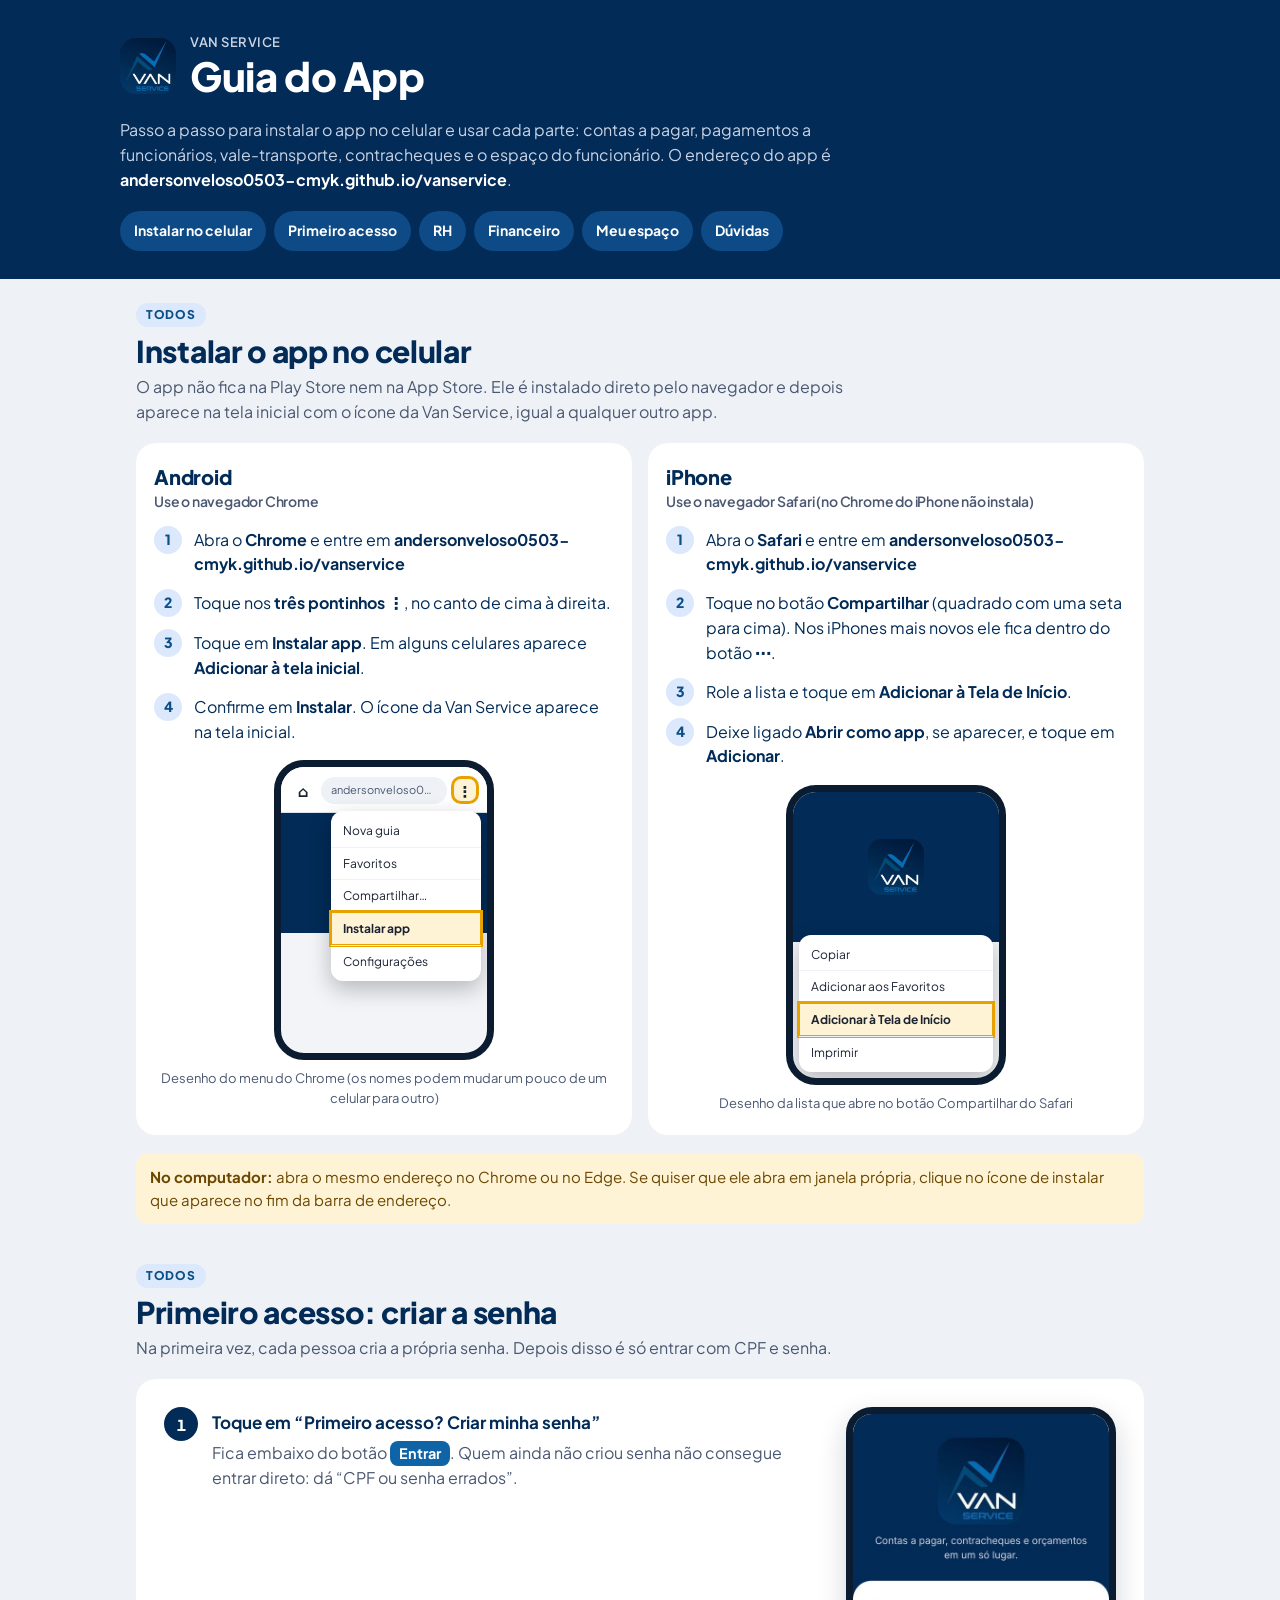
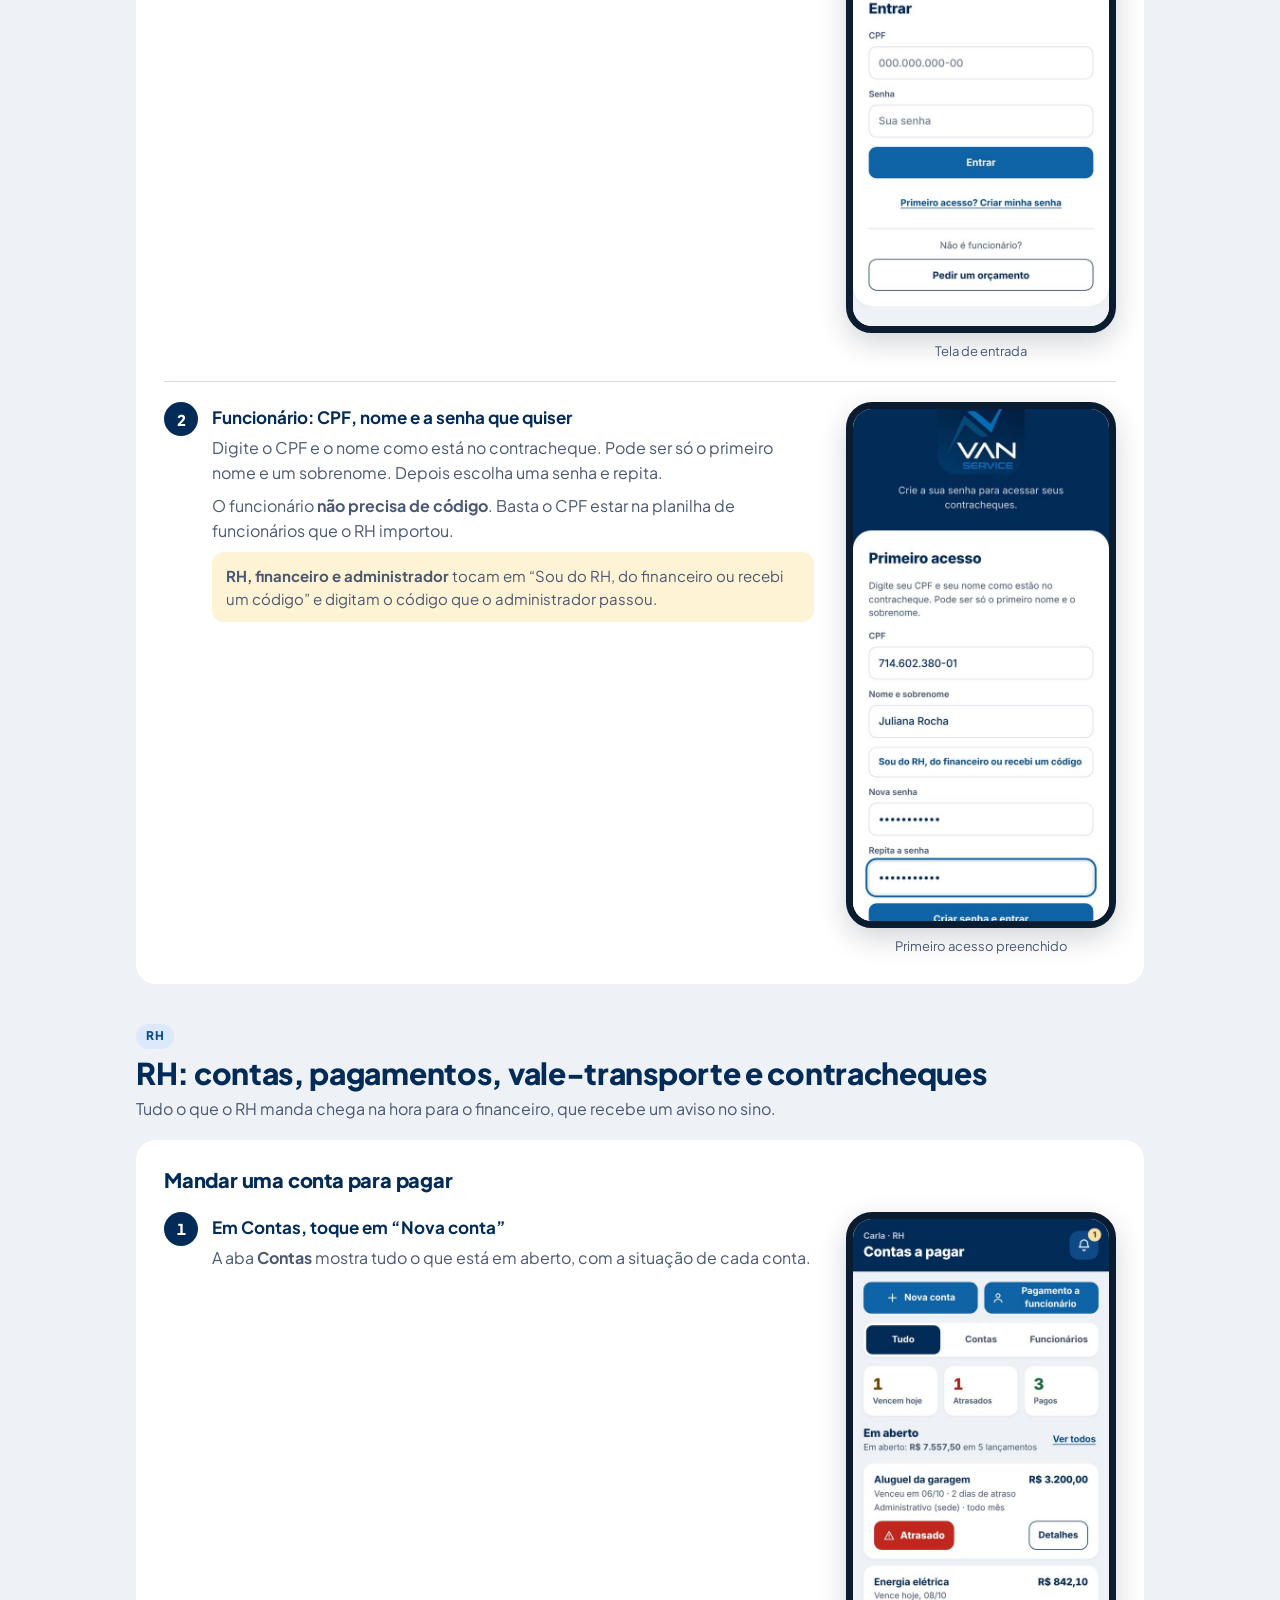
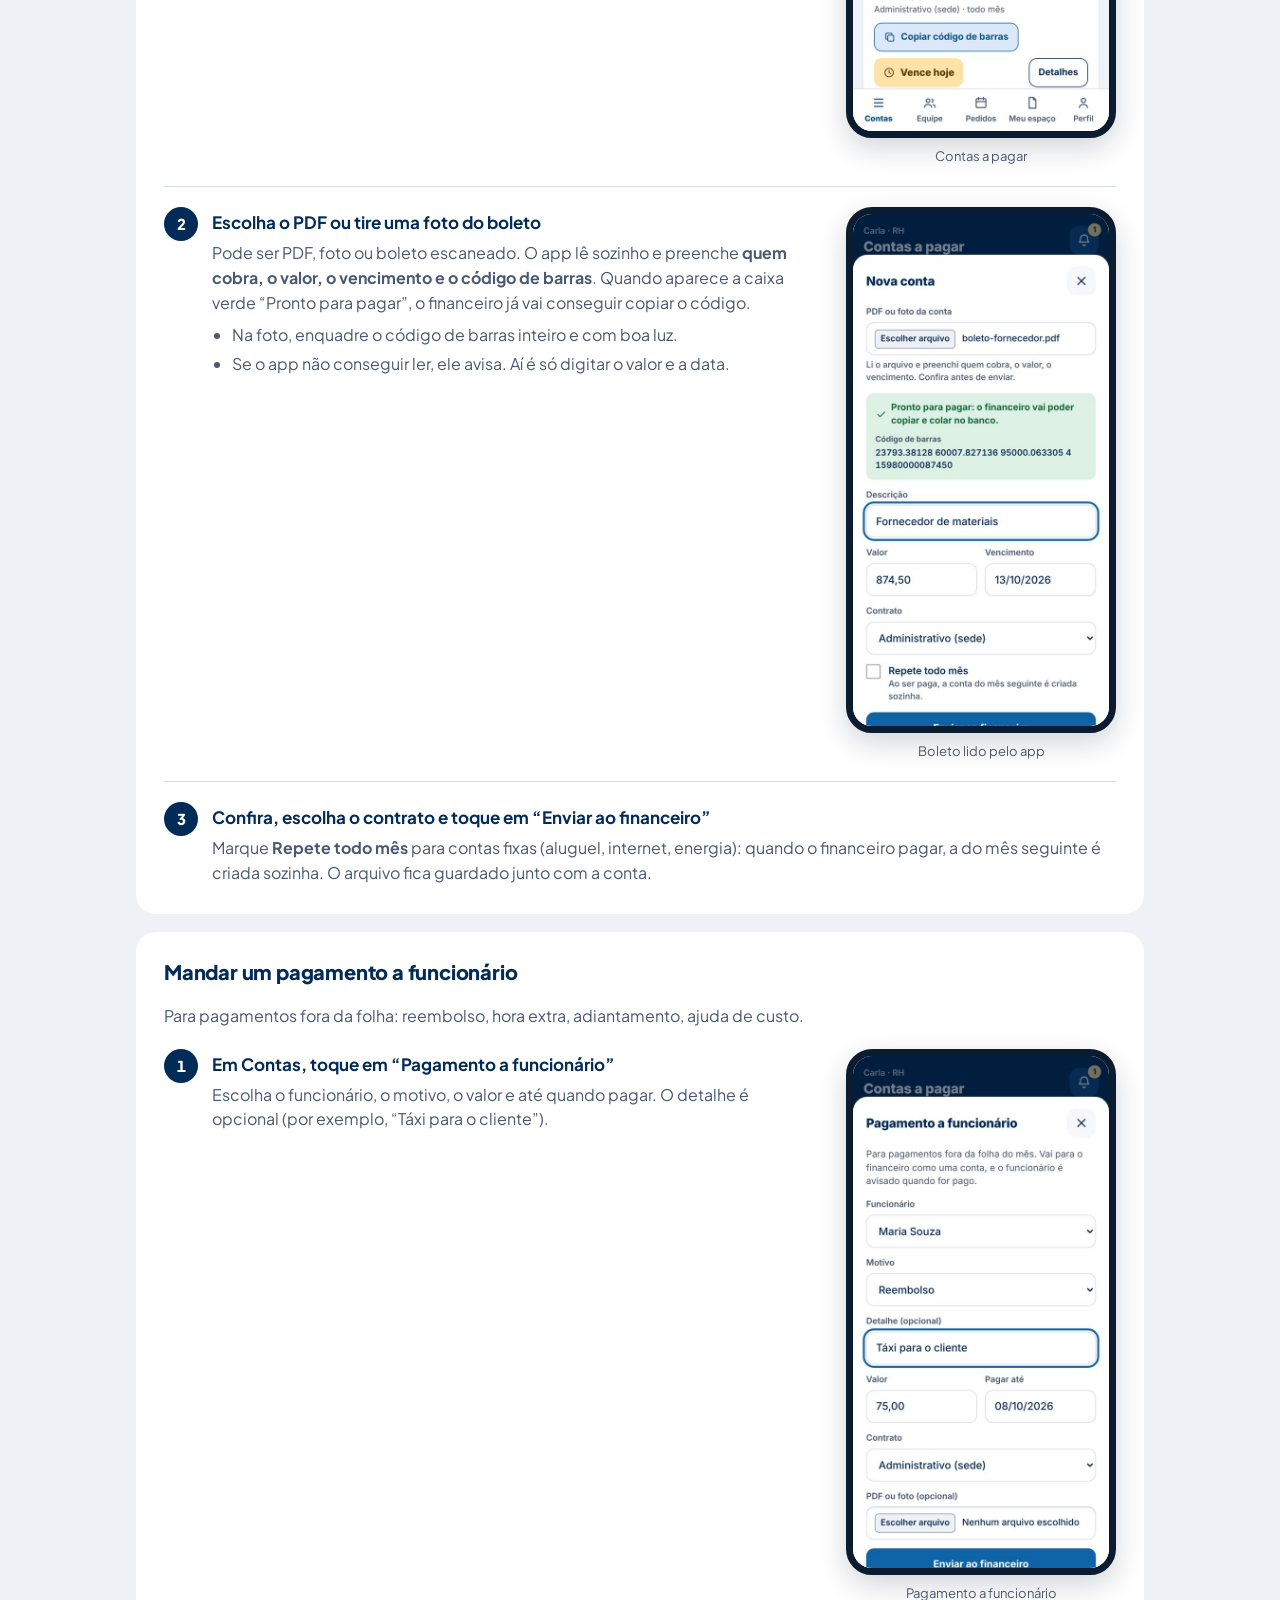
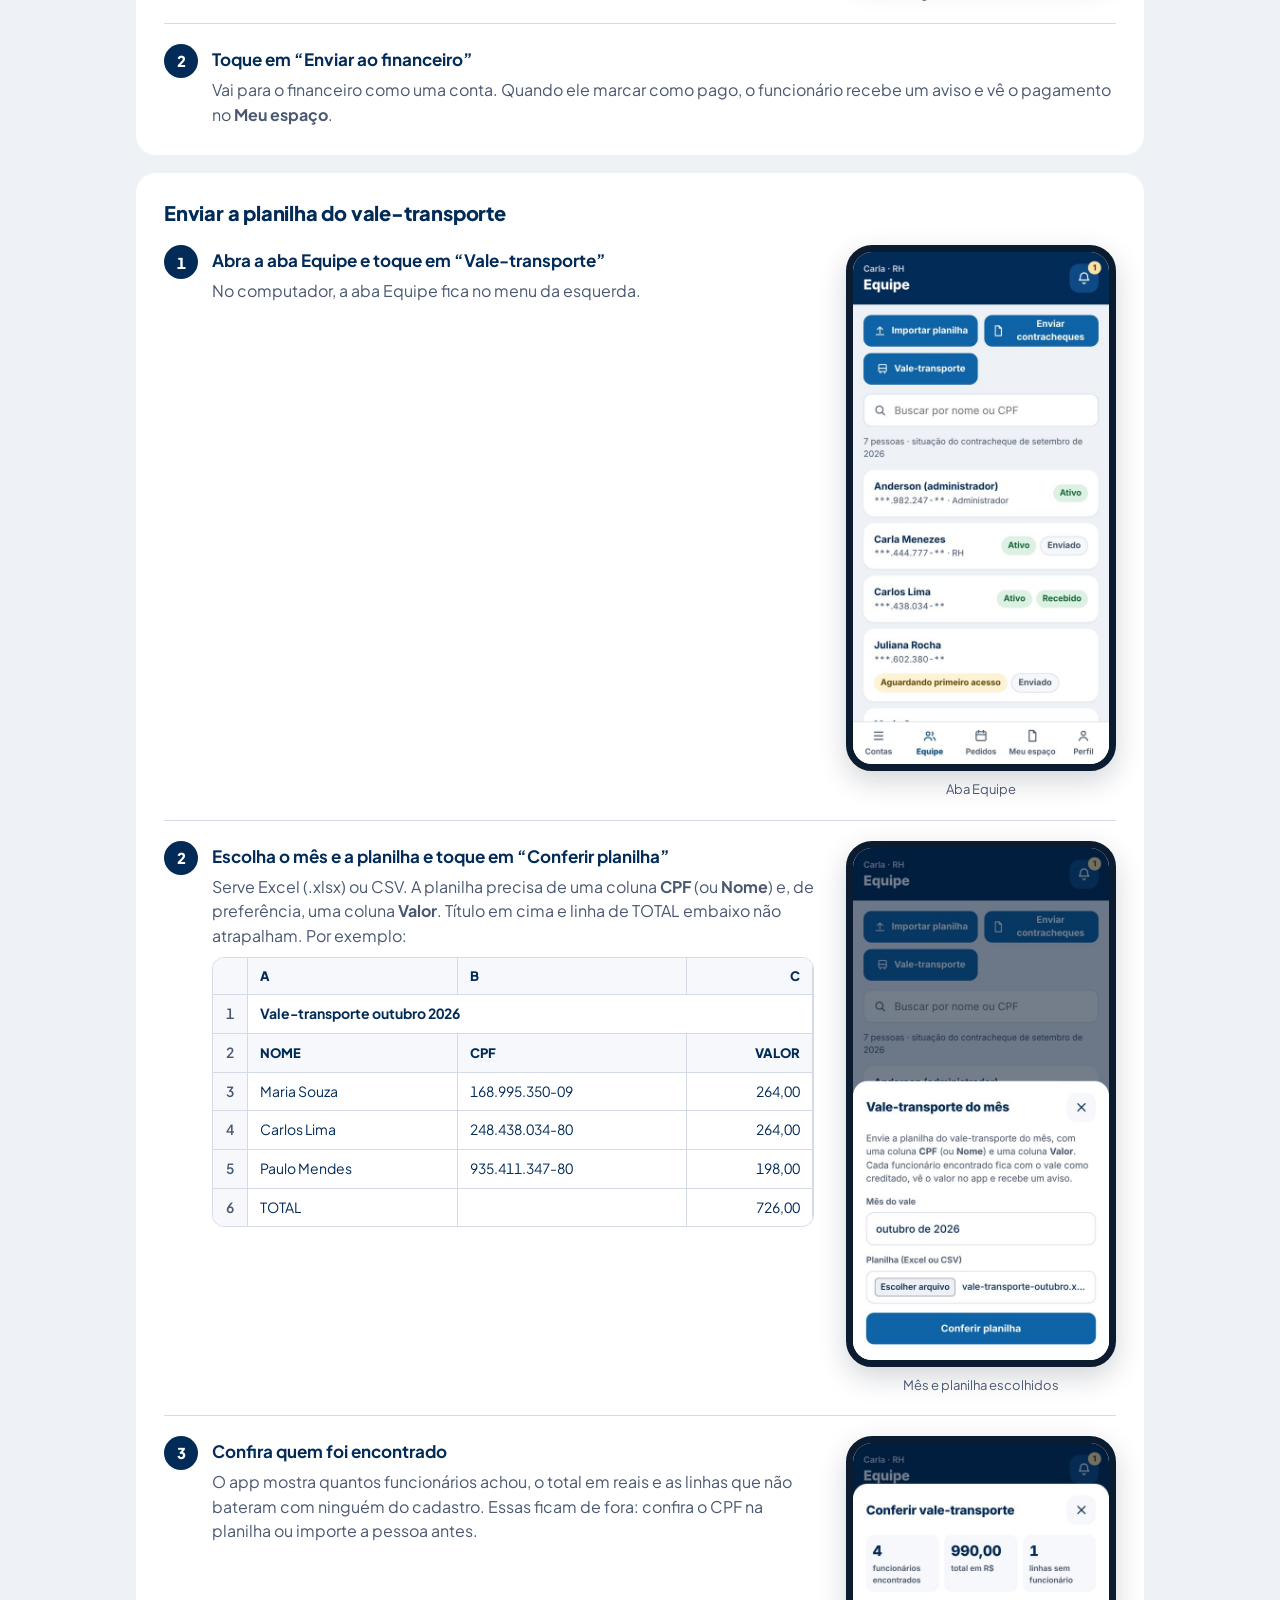
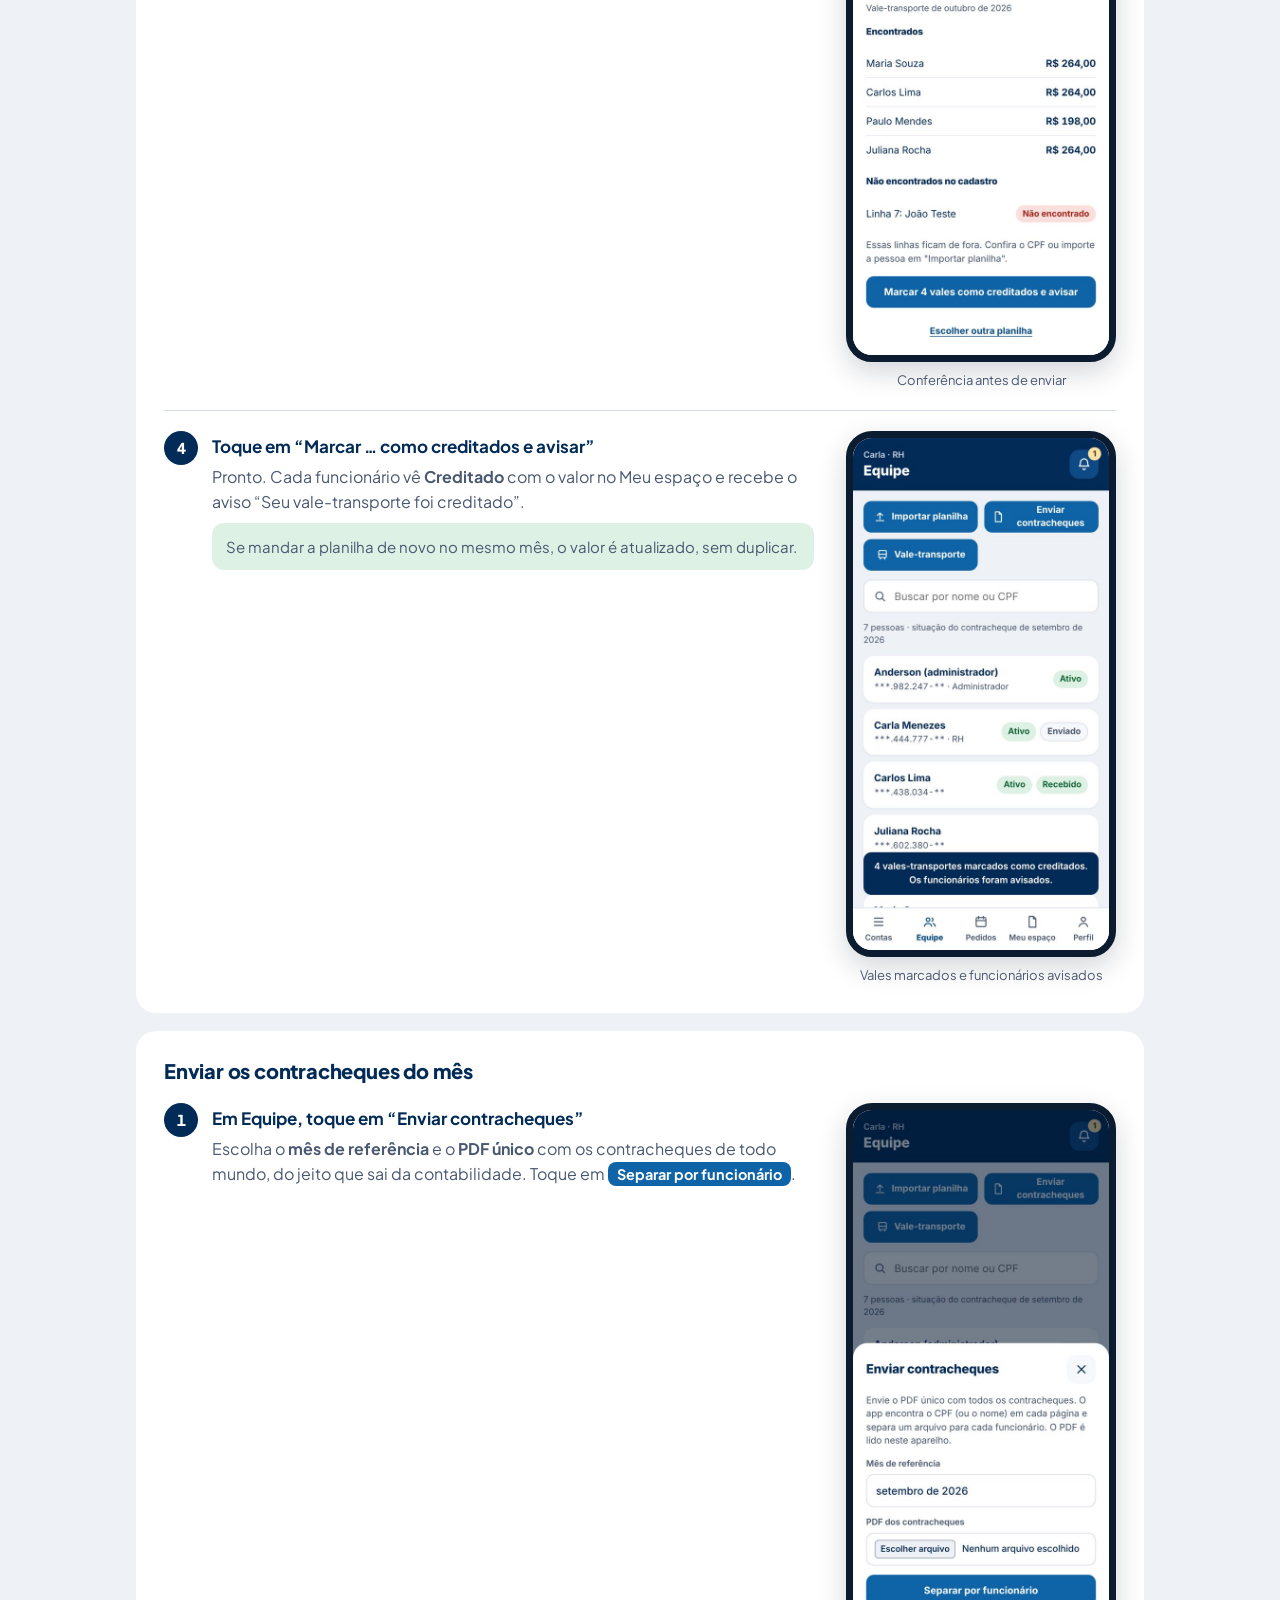
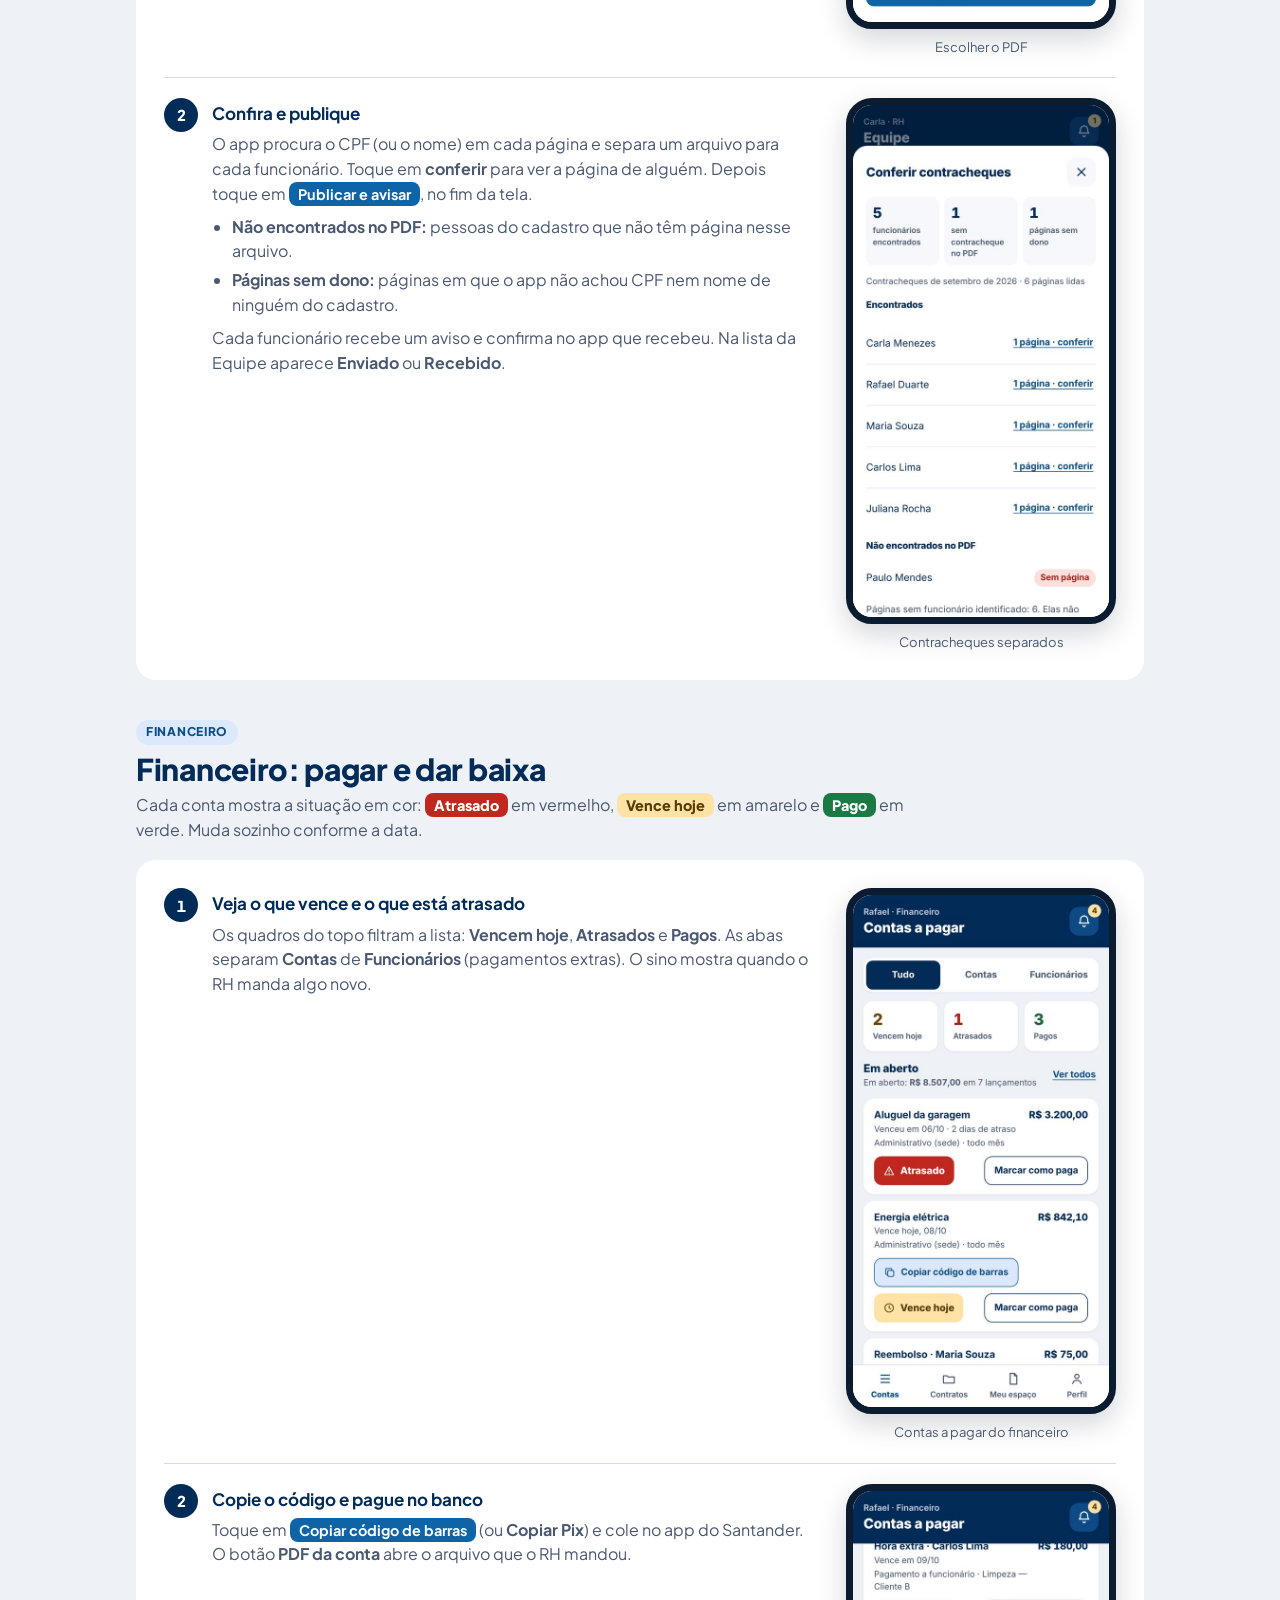
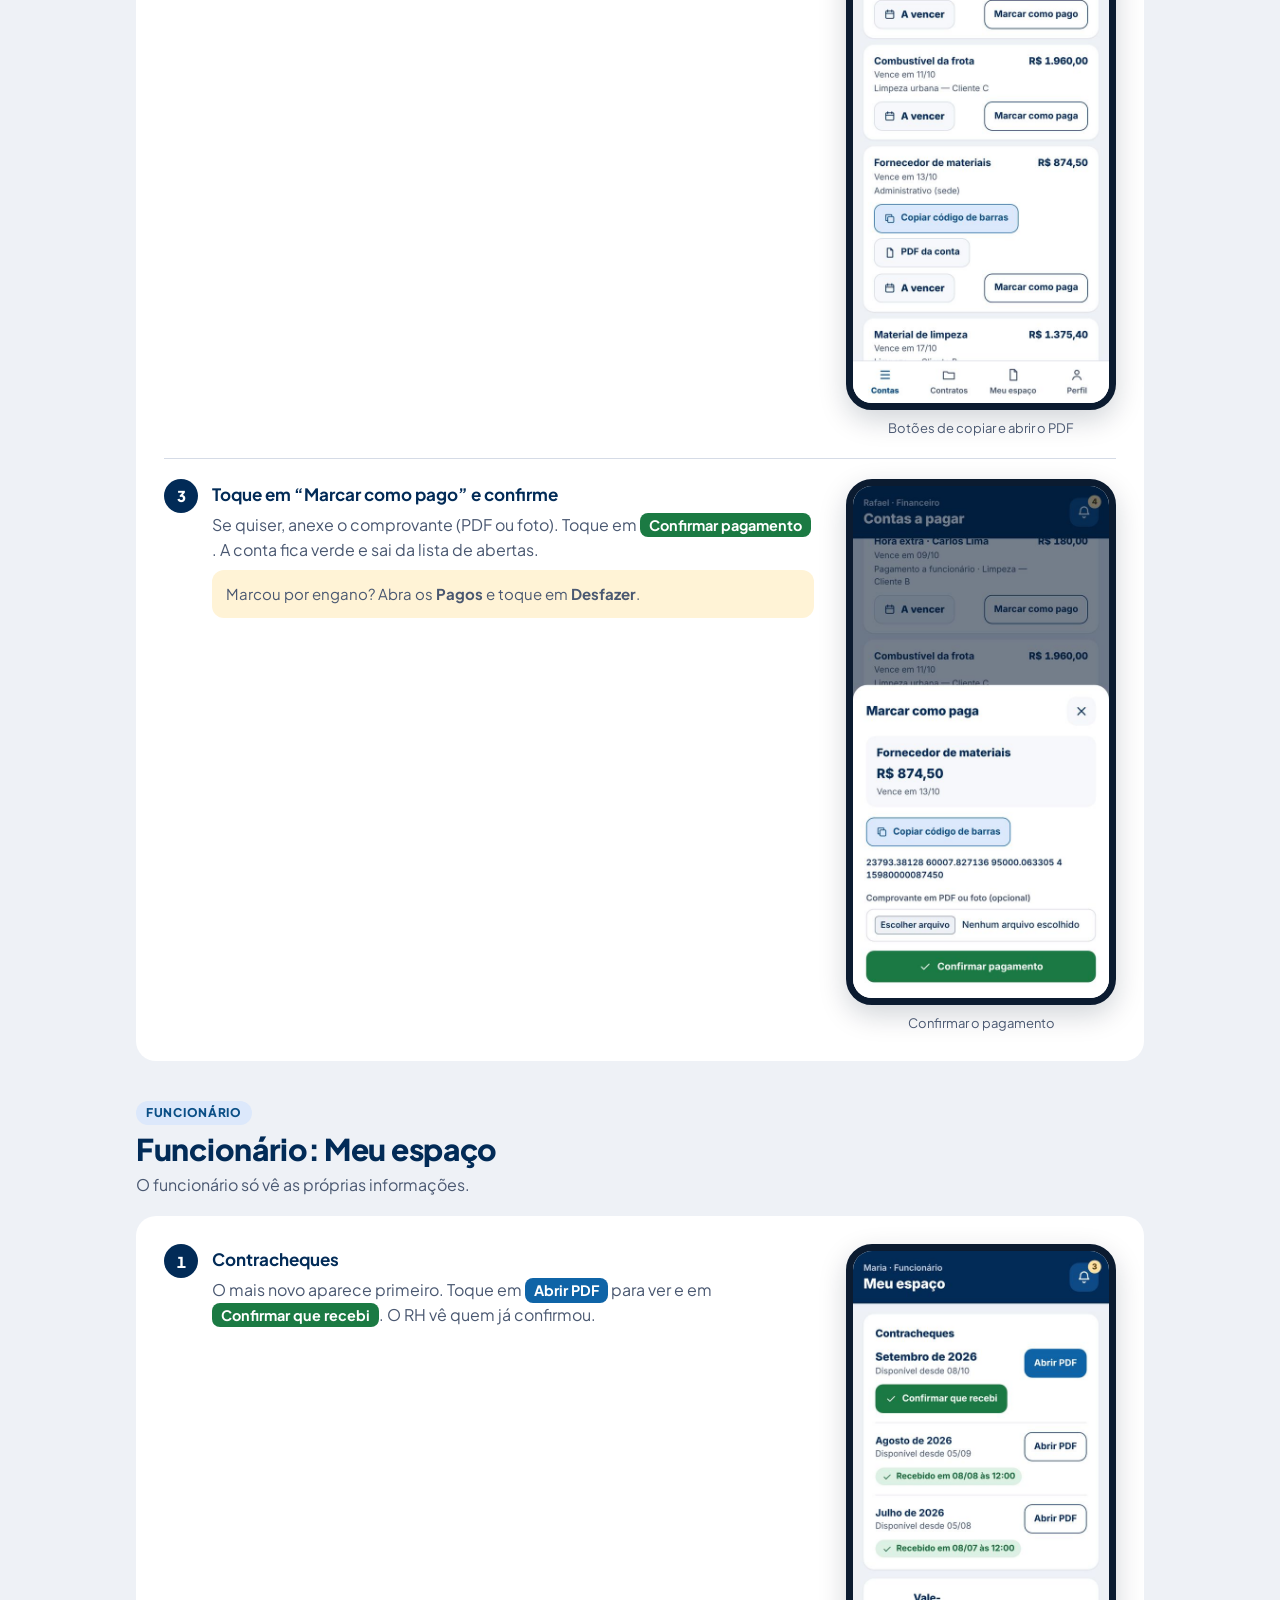
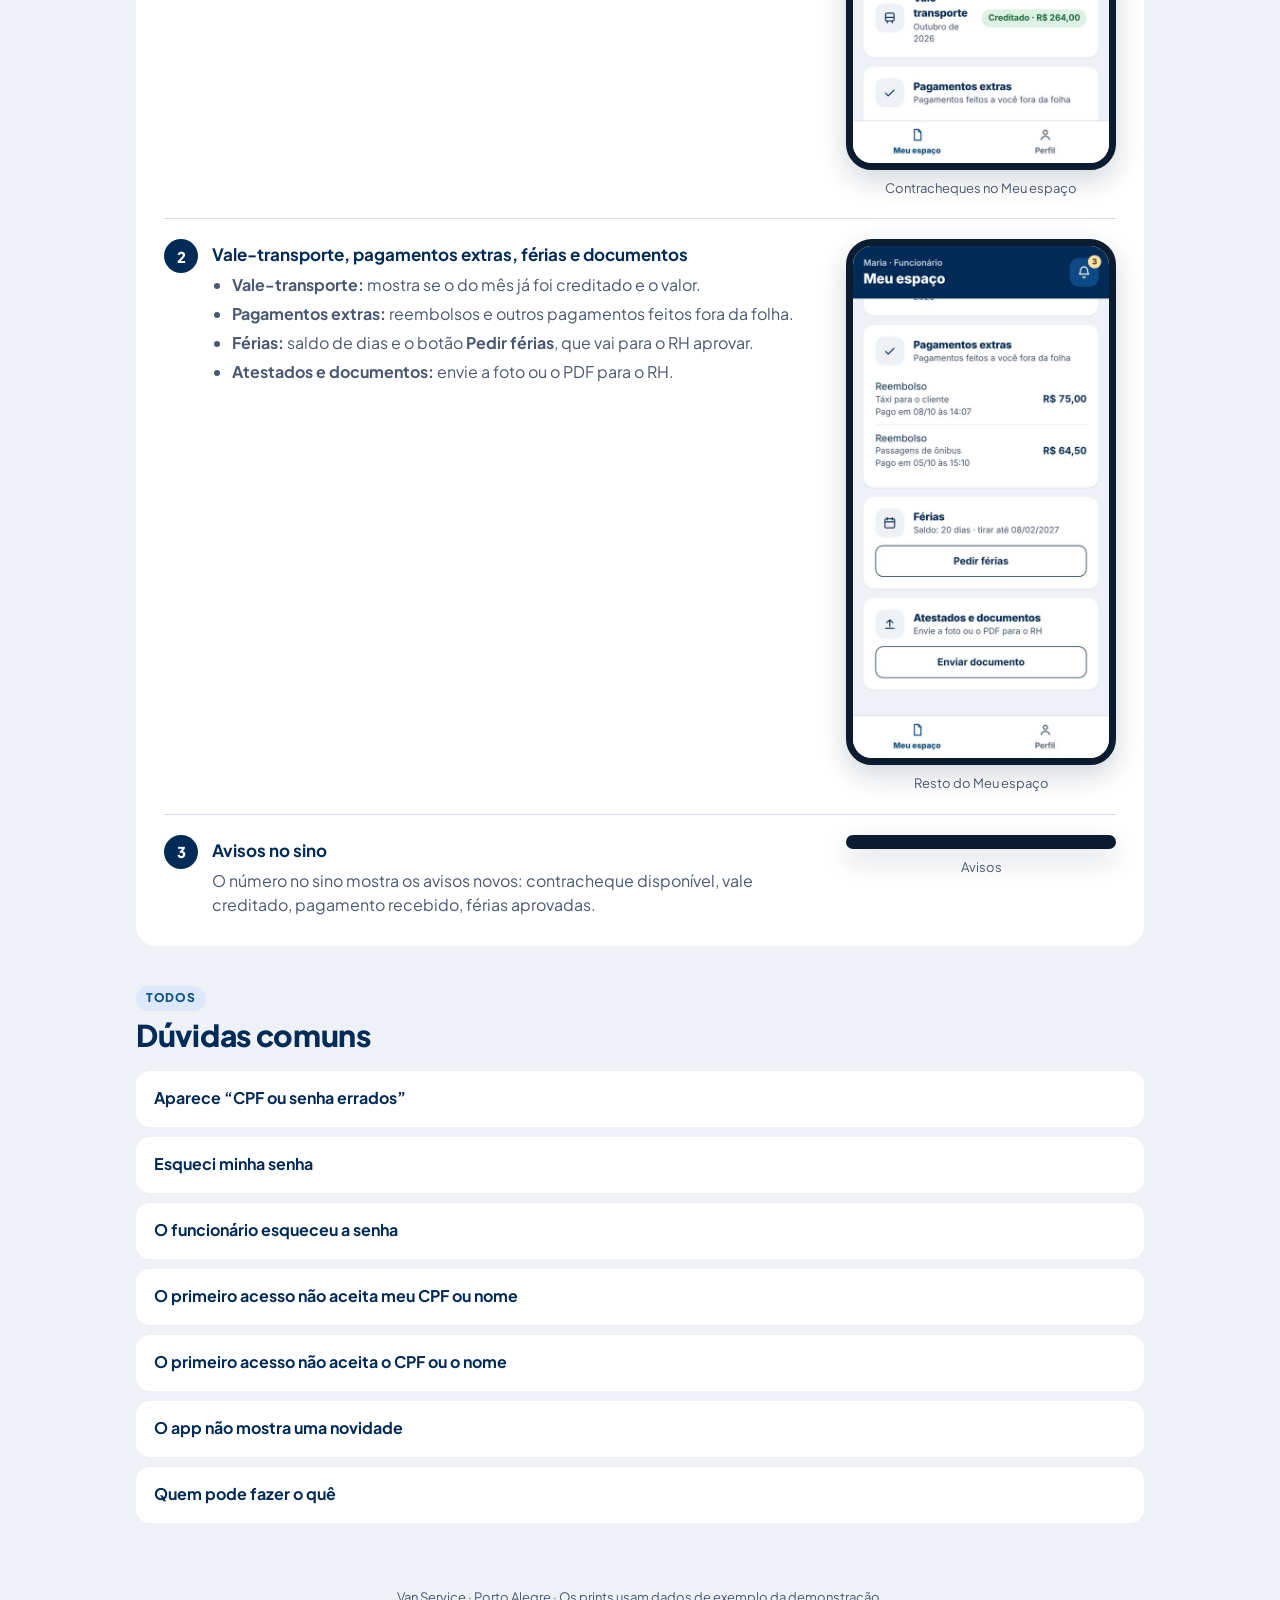
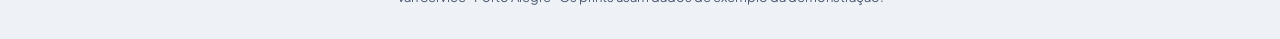
==== commit 52f94952: "Guia dentro do app: cada perfil vê só a sua parte Co-Authored-By: Claude Opus 5.5 <noreply@anthropic" ====
--- a/guia.html
+++ b/guia.html
@@ -44,6 +44,7 @@
   --frame: #000000; color-scheme: dark;
 }
 * { box-sizing: border-box; }
+[hidden] { display: none !important; }
 body { margin: 0; background: var(--bg); color: var(--ink); font-family: var(--font); font-size: 16px; line-height: 1.55; -webkit-font-smoothing: antialiased; }
 h1, h2, h3, p, ol, ul { margin: 0; }
 h1, h2, h3 { text-wrap: balance; letter-spacing: -.01em; line-height: 1.2; }
@@ -147,21 +148,23 @@
 .duvidas details[open] { padding-bottom: 16px; }
 .duvidas details p { color: var(--ink-2); max-width: 66ch; }
 .duvidas details p + p { margin-top: 8px; }
+.voltar { position: sticky; top: env(safe-area-inset-top, 0px); z-index: 5; display: flex; align-items: center; min-height: 48px; padding: 0 16px; background: var(--brand-2); color: var(--on-brand); font-weight: 700; text-decoration: none; }
 footer { text-align: center; font-size: 13px; color: var(--ink-2); padding-bottom: 32px; padding-inline: 16px; }
 </style>
 
+<a class="voltar" id="voltar" href="./" hidden>← Voltar ao app</a>
 </head>
 <body>
 <header class="topo">
   <div class="topo-in">
-    <div class="marca"><img src="[data-uri]" alt="" width="56" height="56"><div><small>Van Service</small><h1>Guia do App</h1></div></div>
-    <p>Passo a passo para instalar o app no celular e usar cada parte: contas a pagar, pagamentos a funcionários, vale-transporte, contracheques e o espaço do funcionário. O endereço do app é <span class="url">andersonveloso0503-cmyk.github.io/vanservice</span>.</p>
+    <div class="marca"><img src="[data-uri]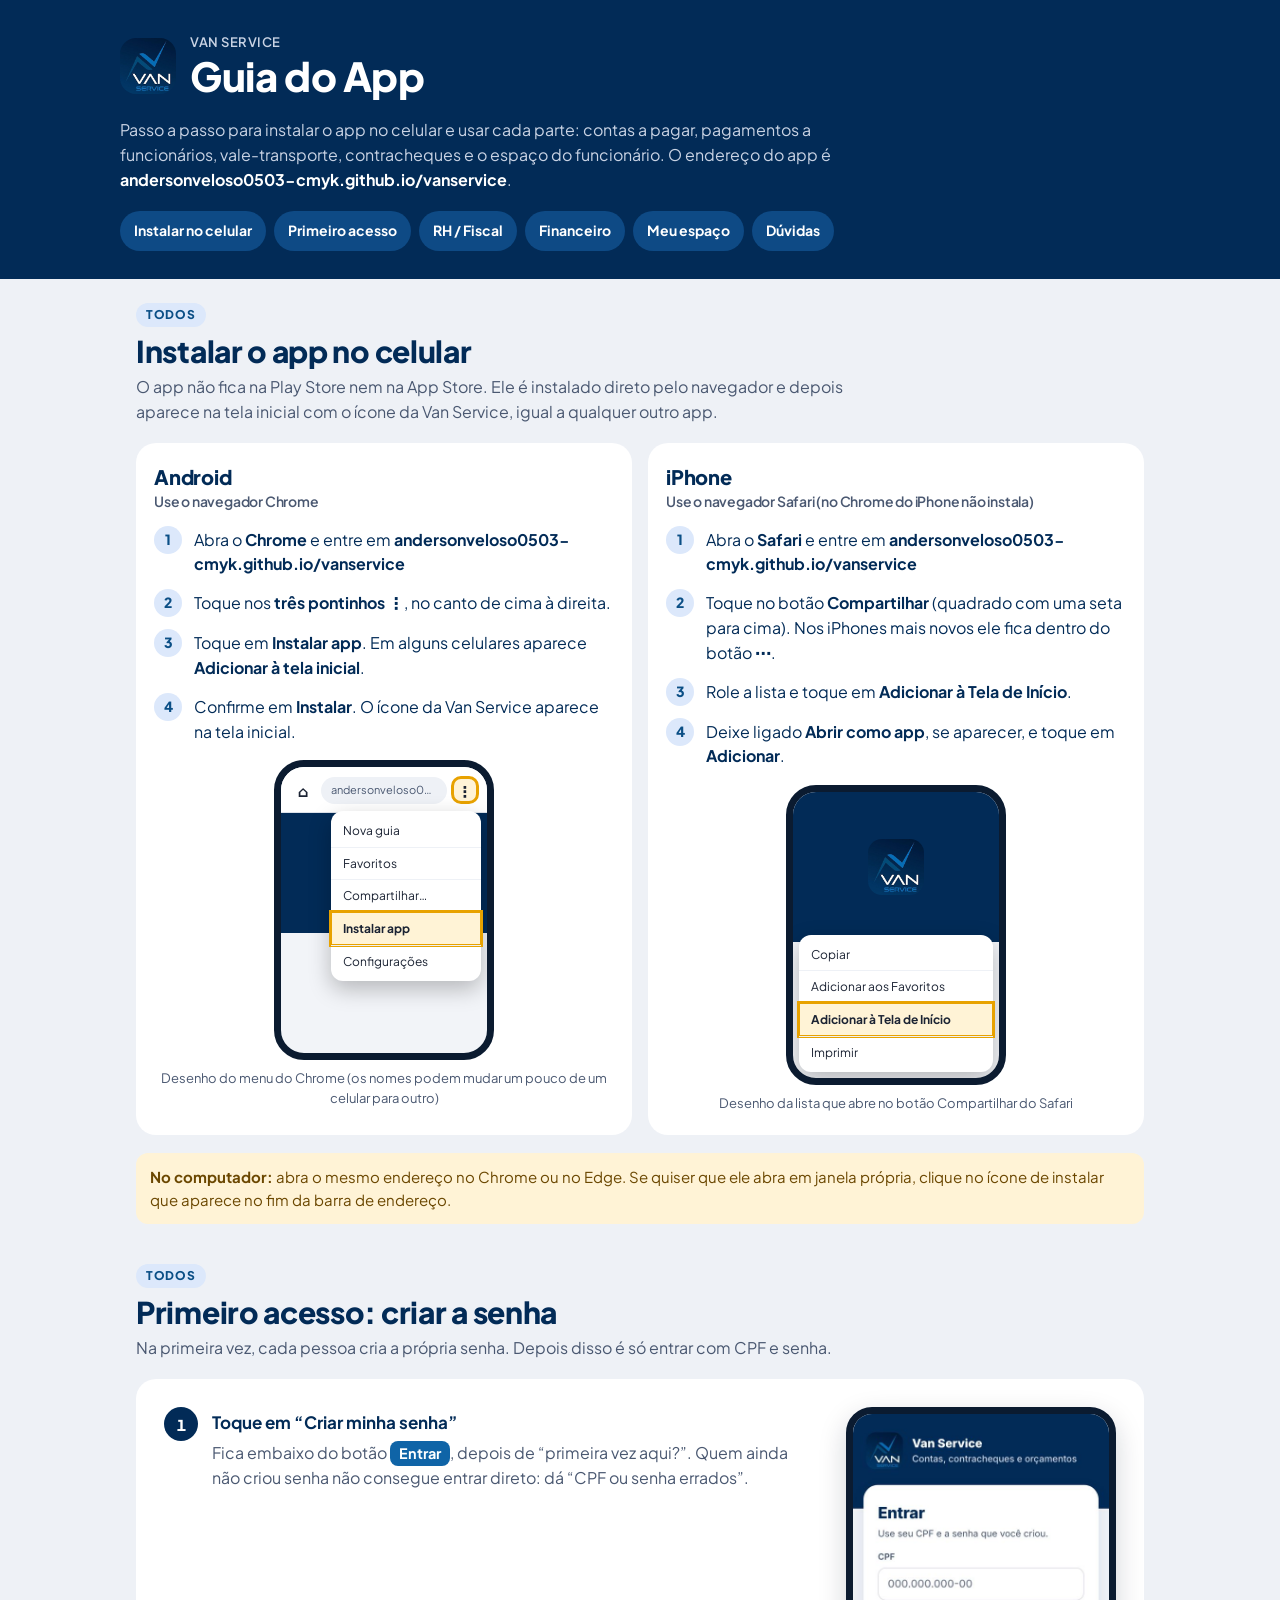
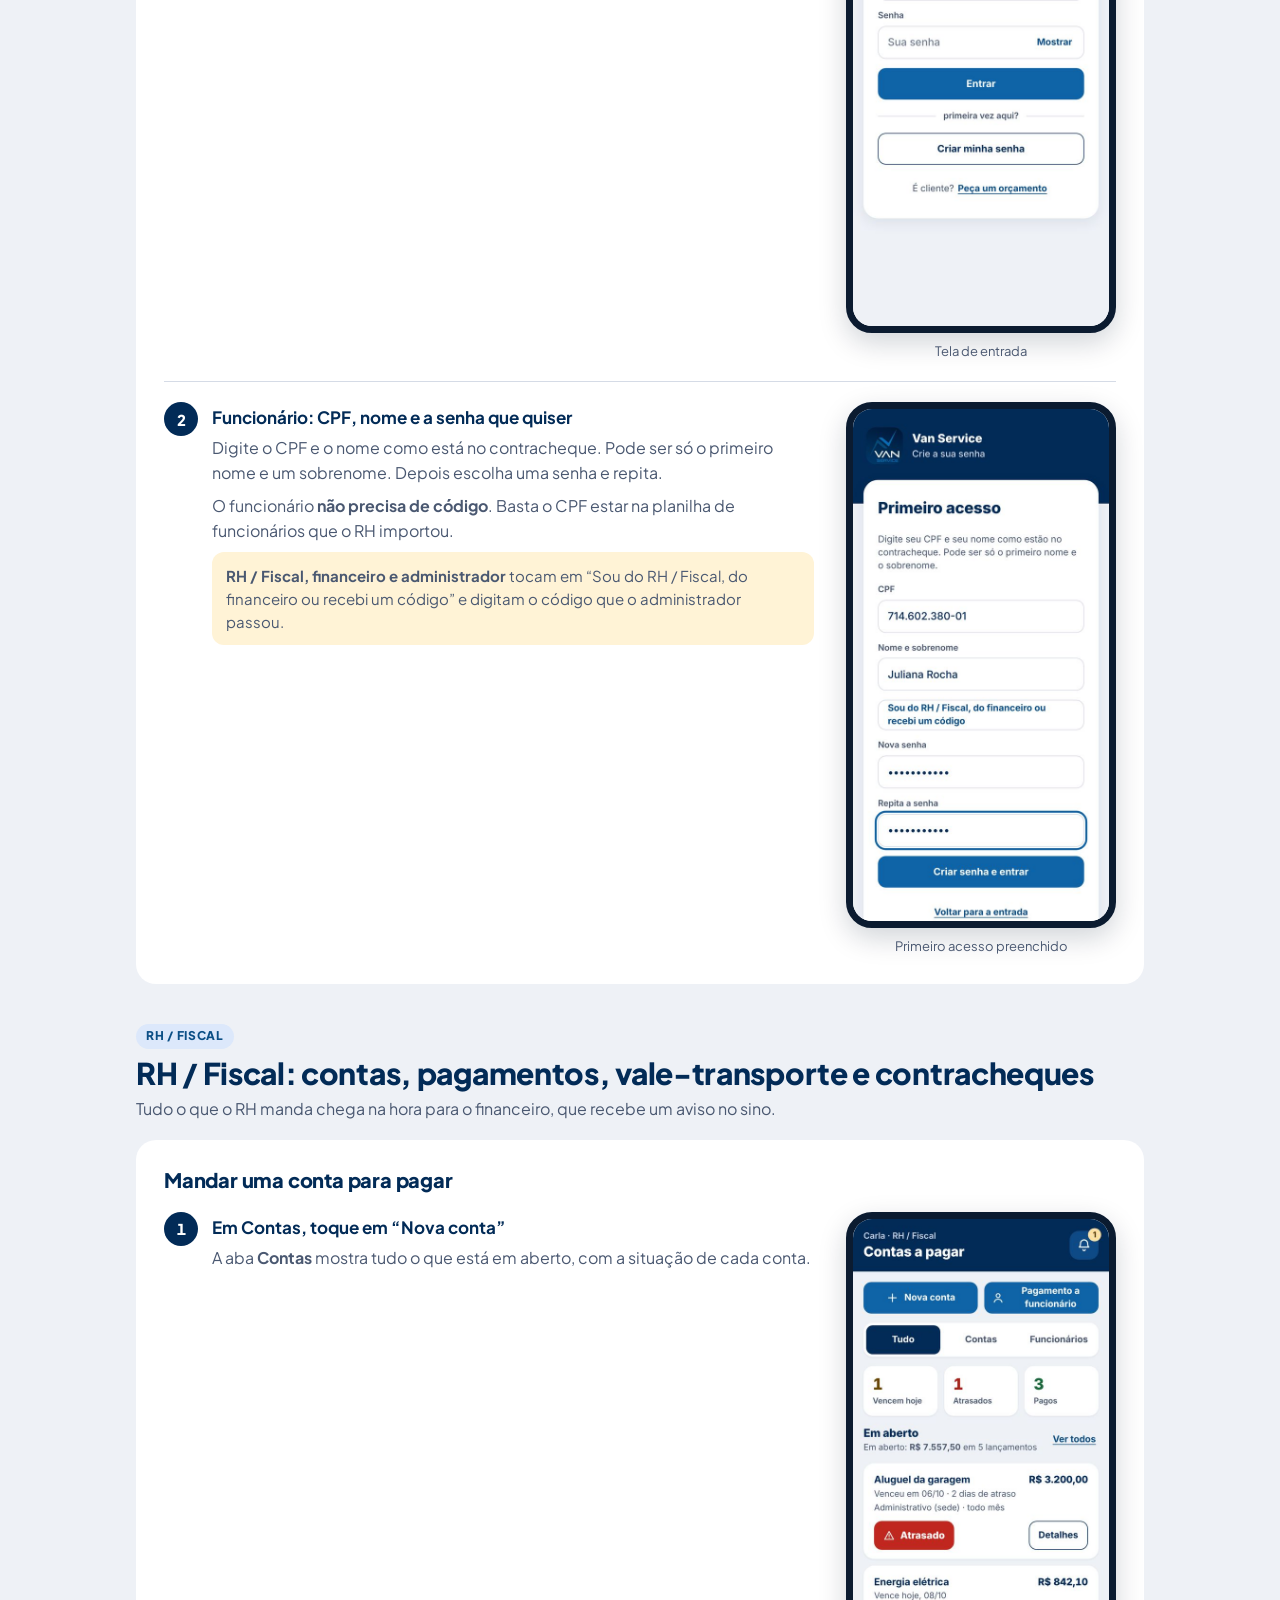
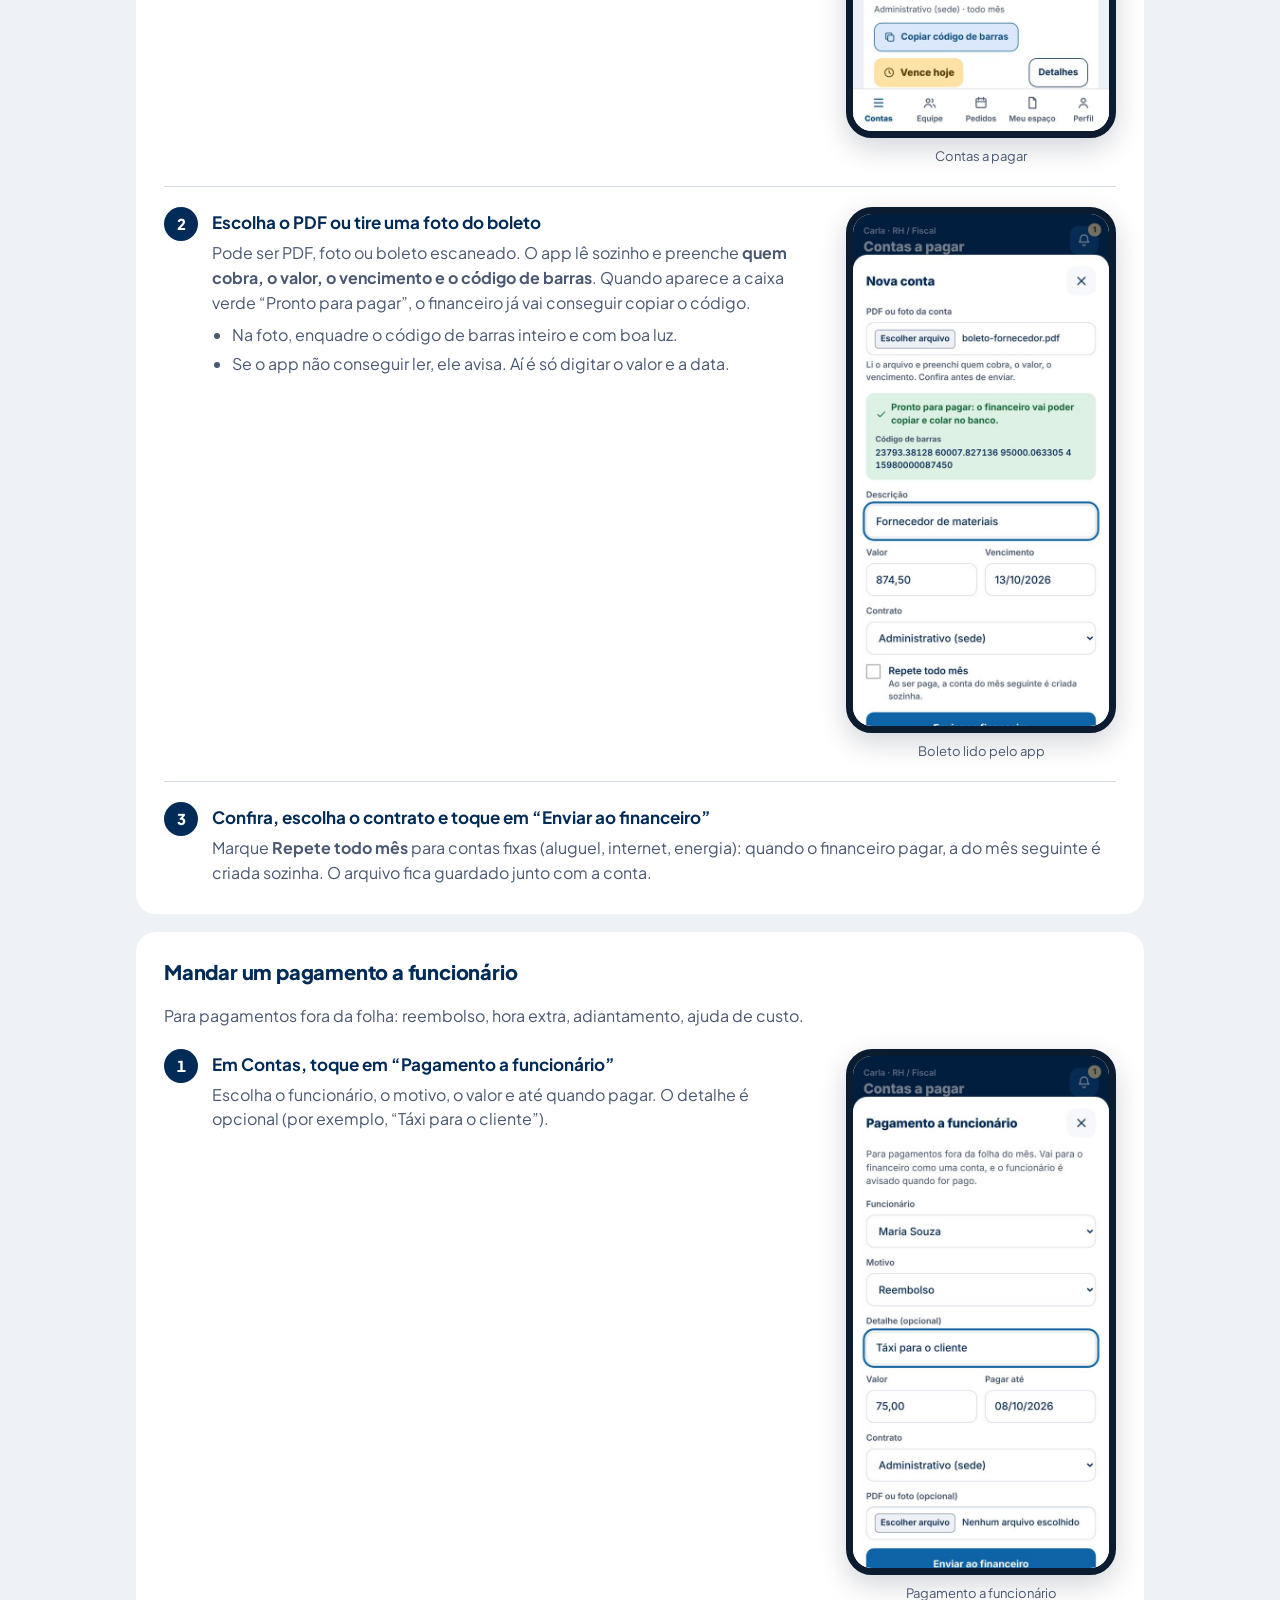
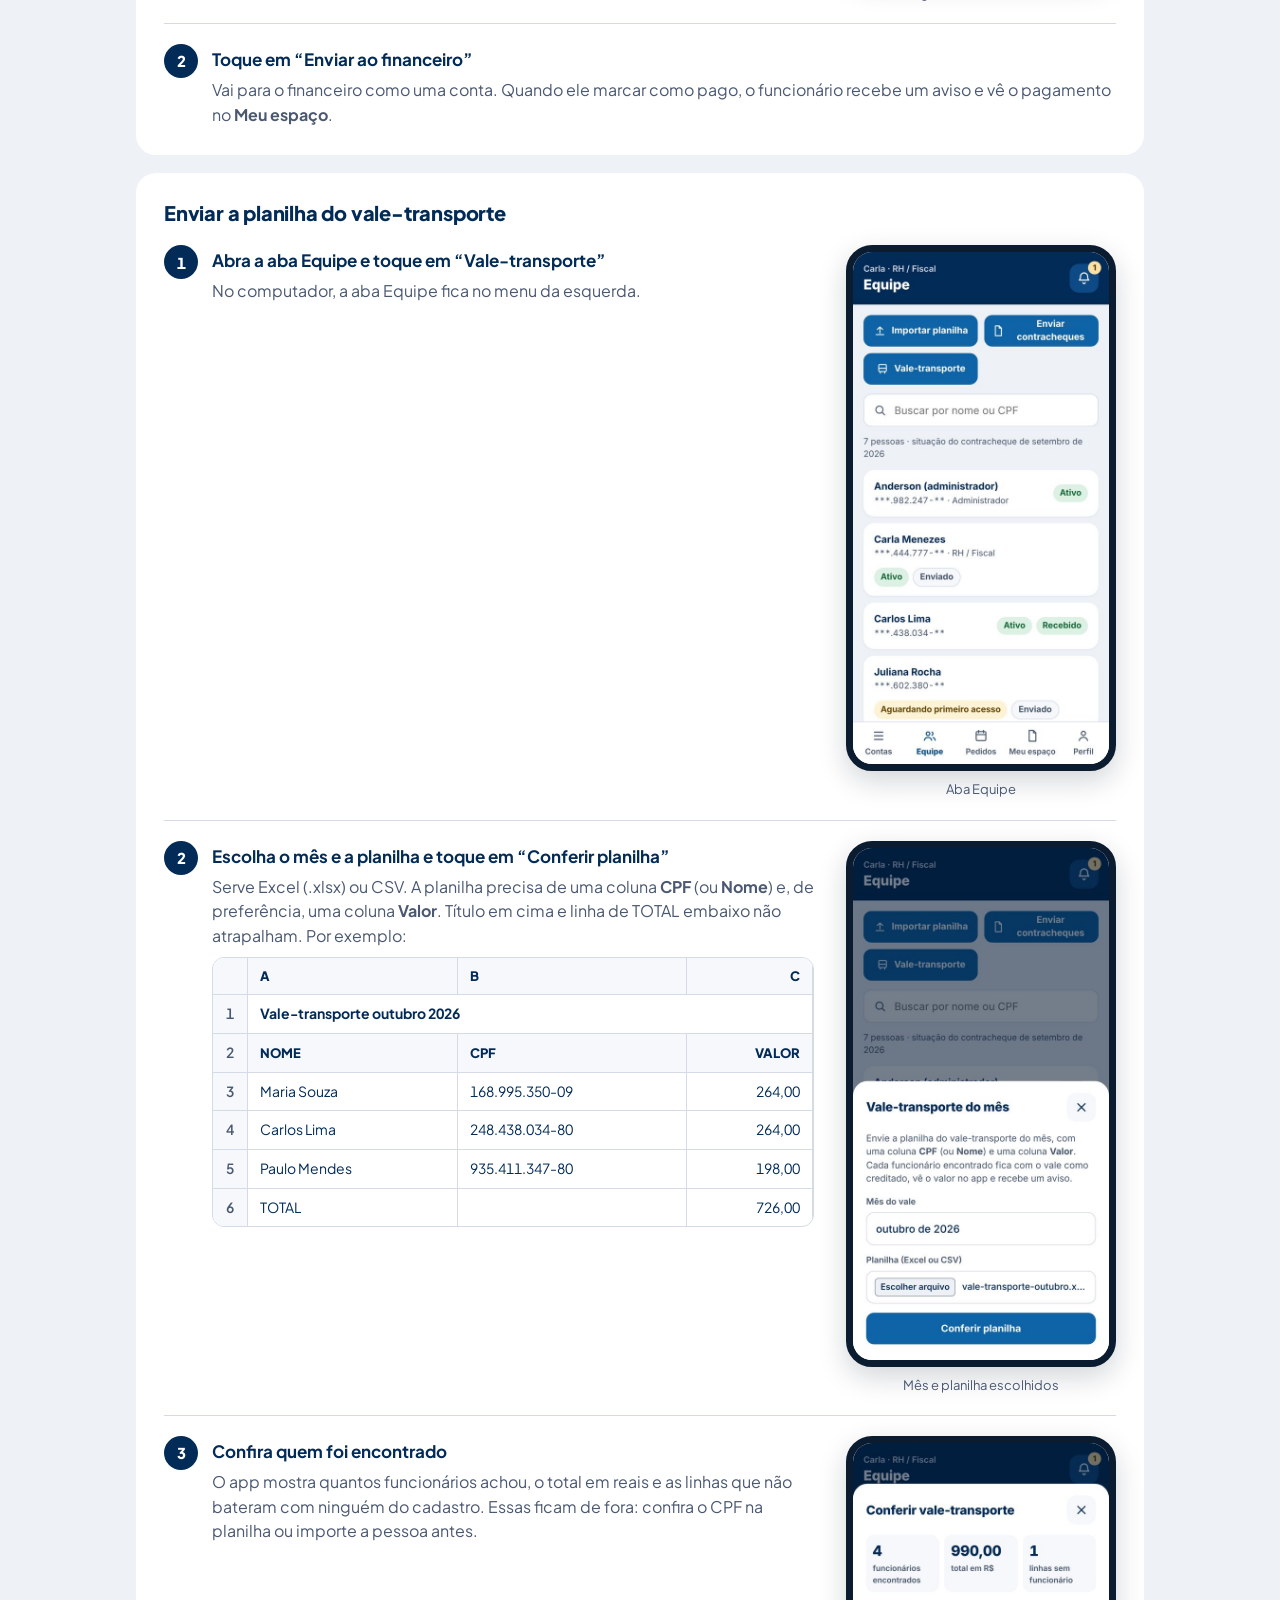
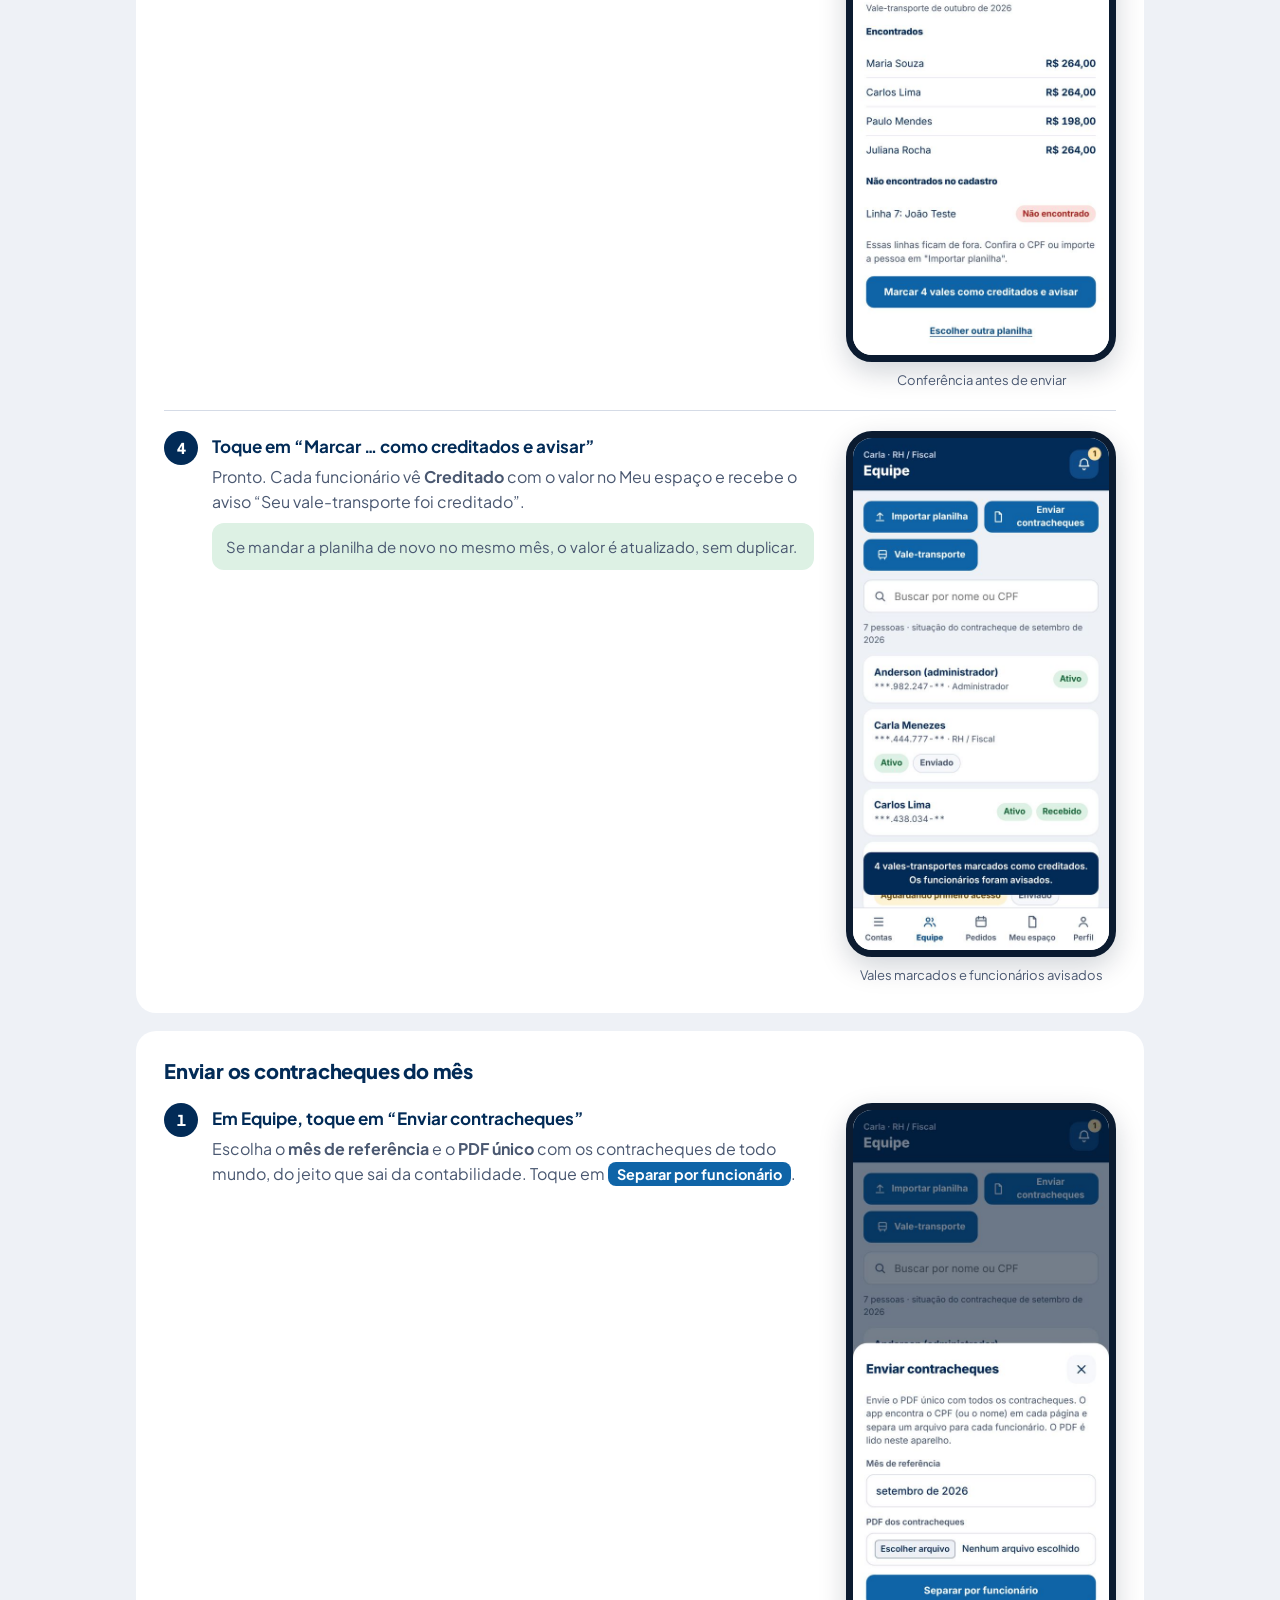
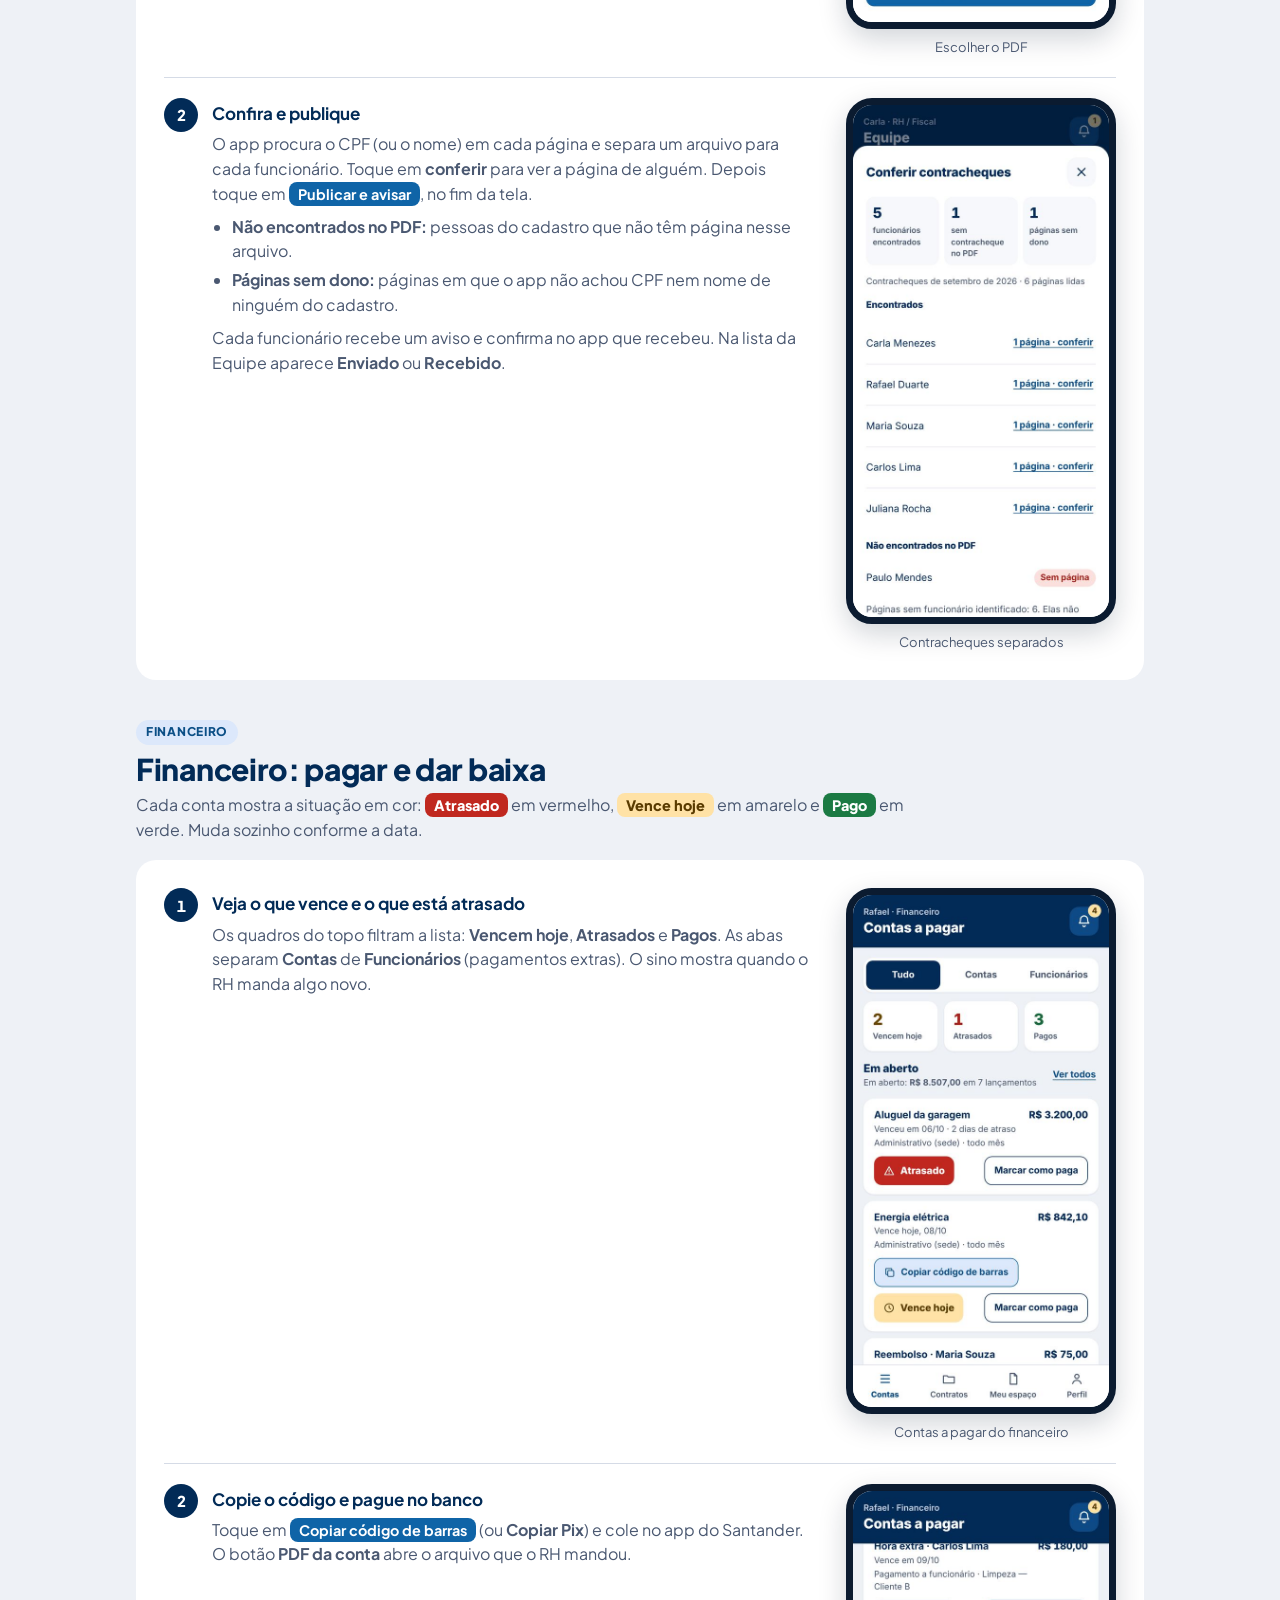
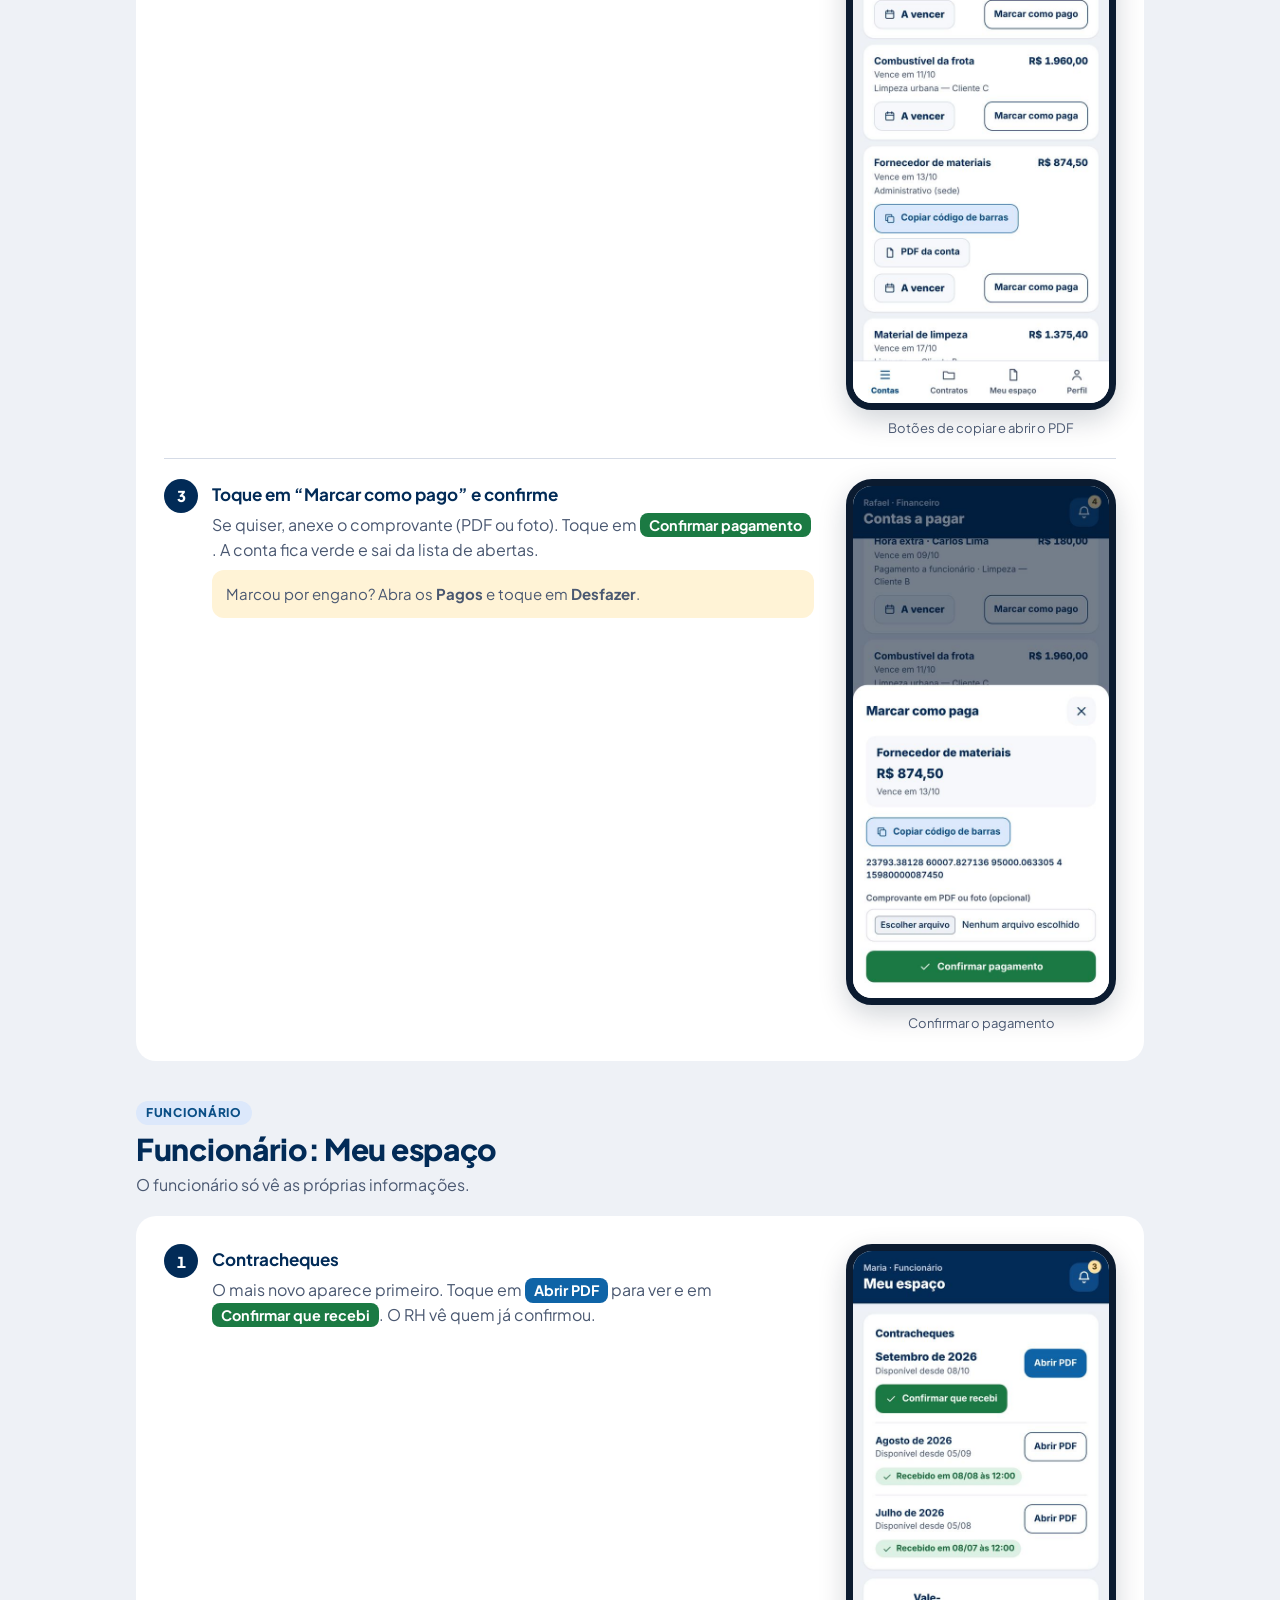
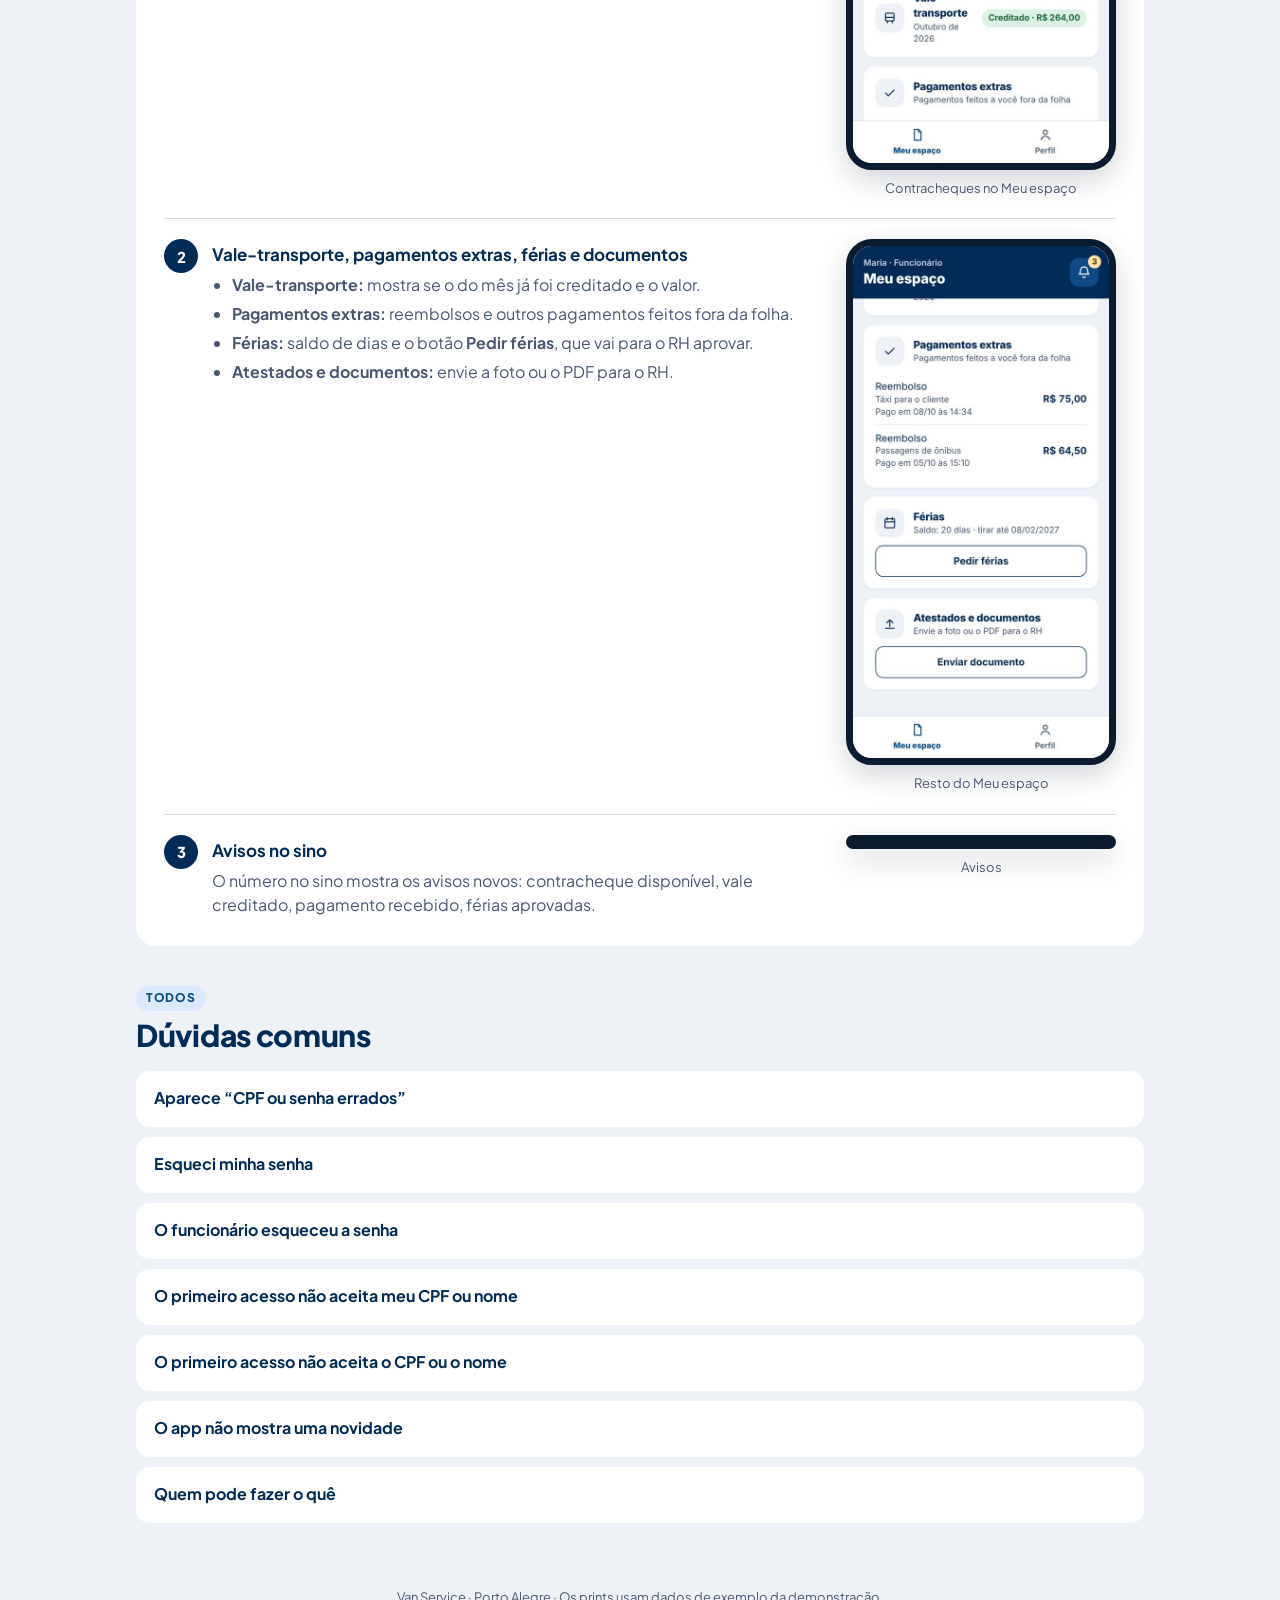
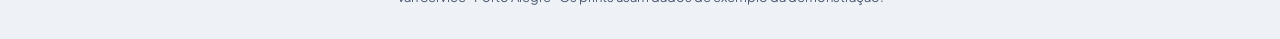
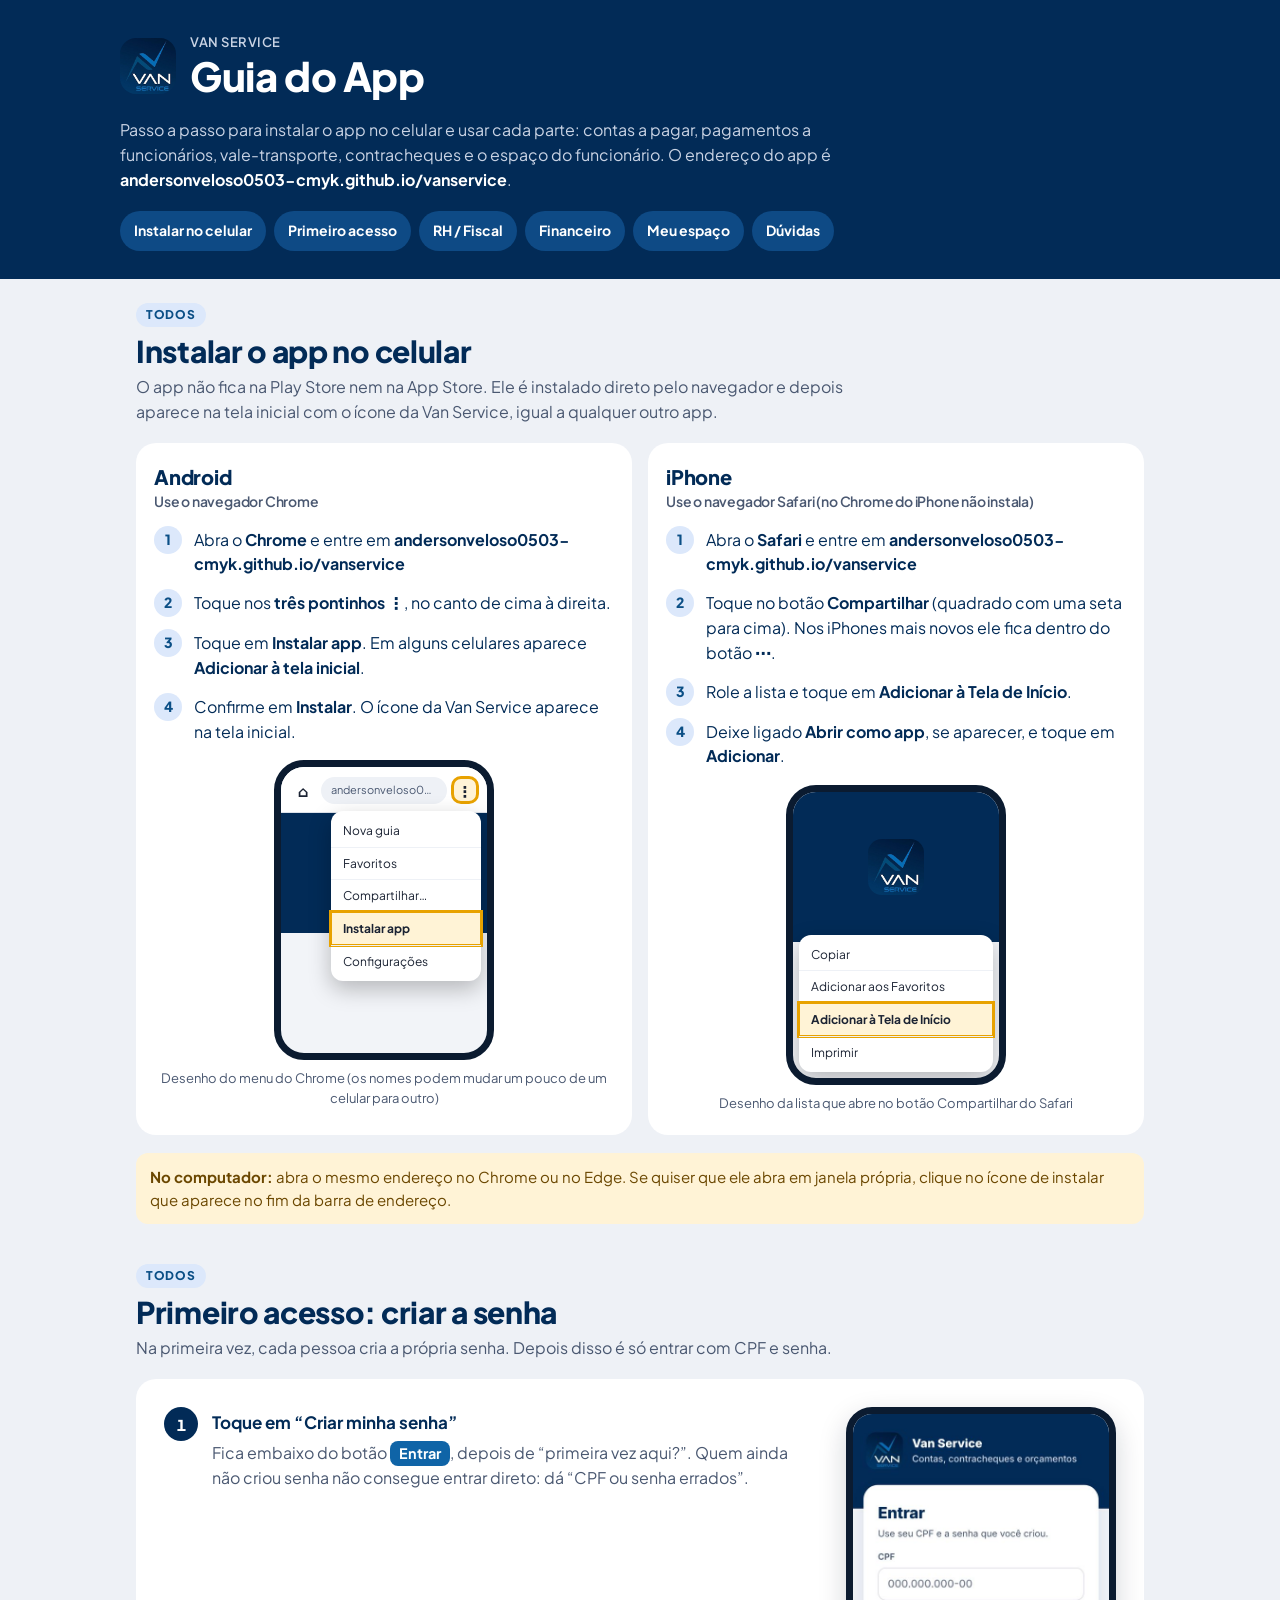
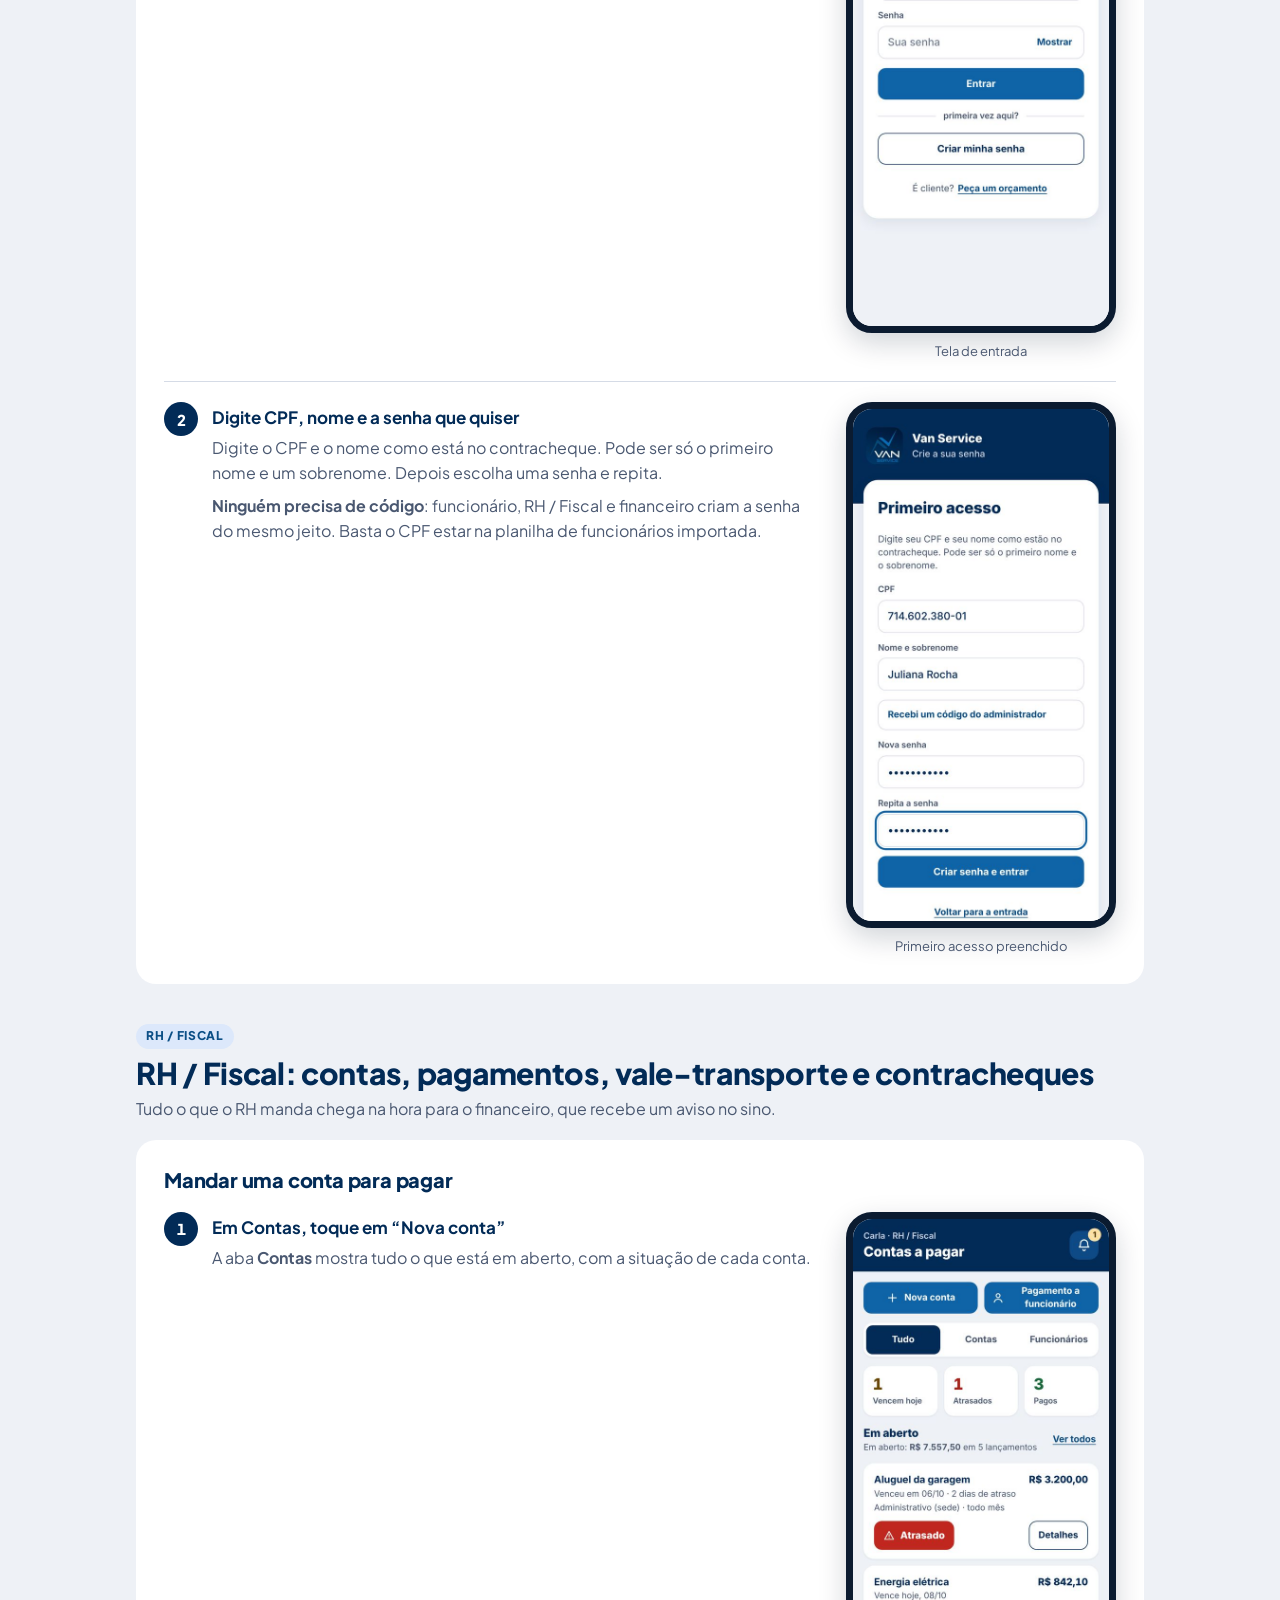
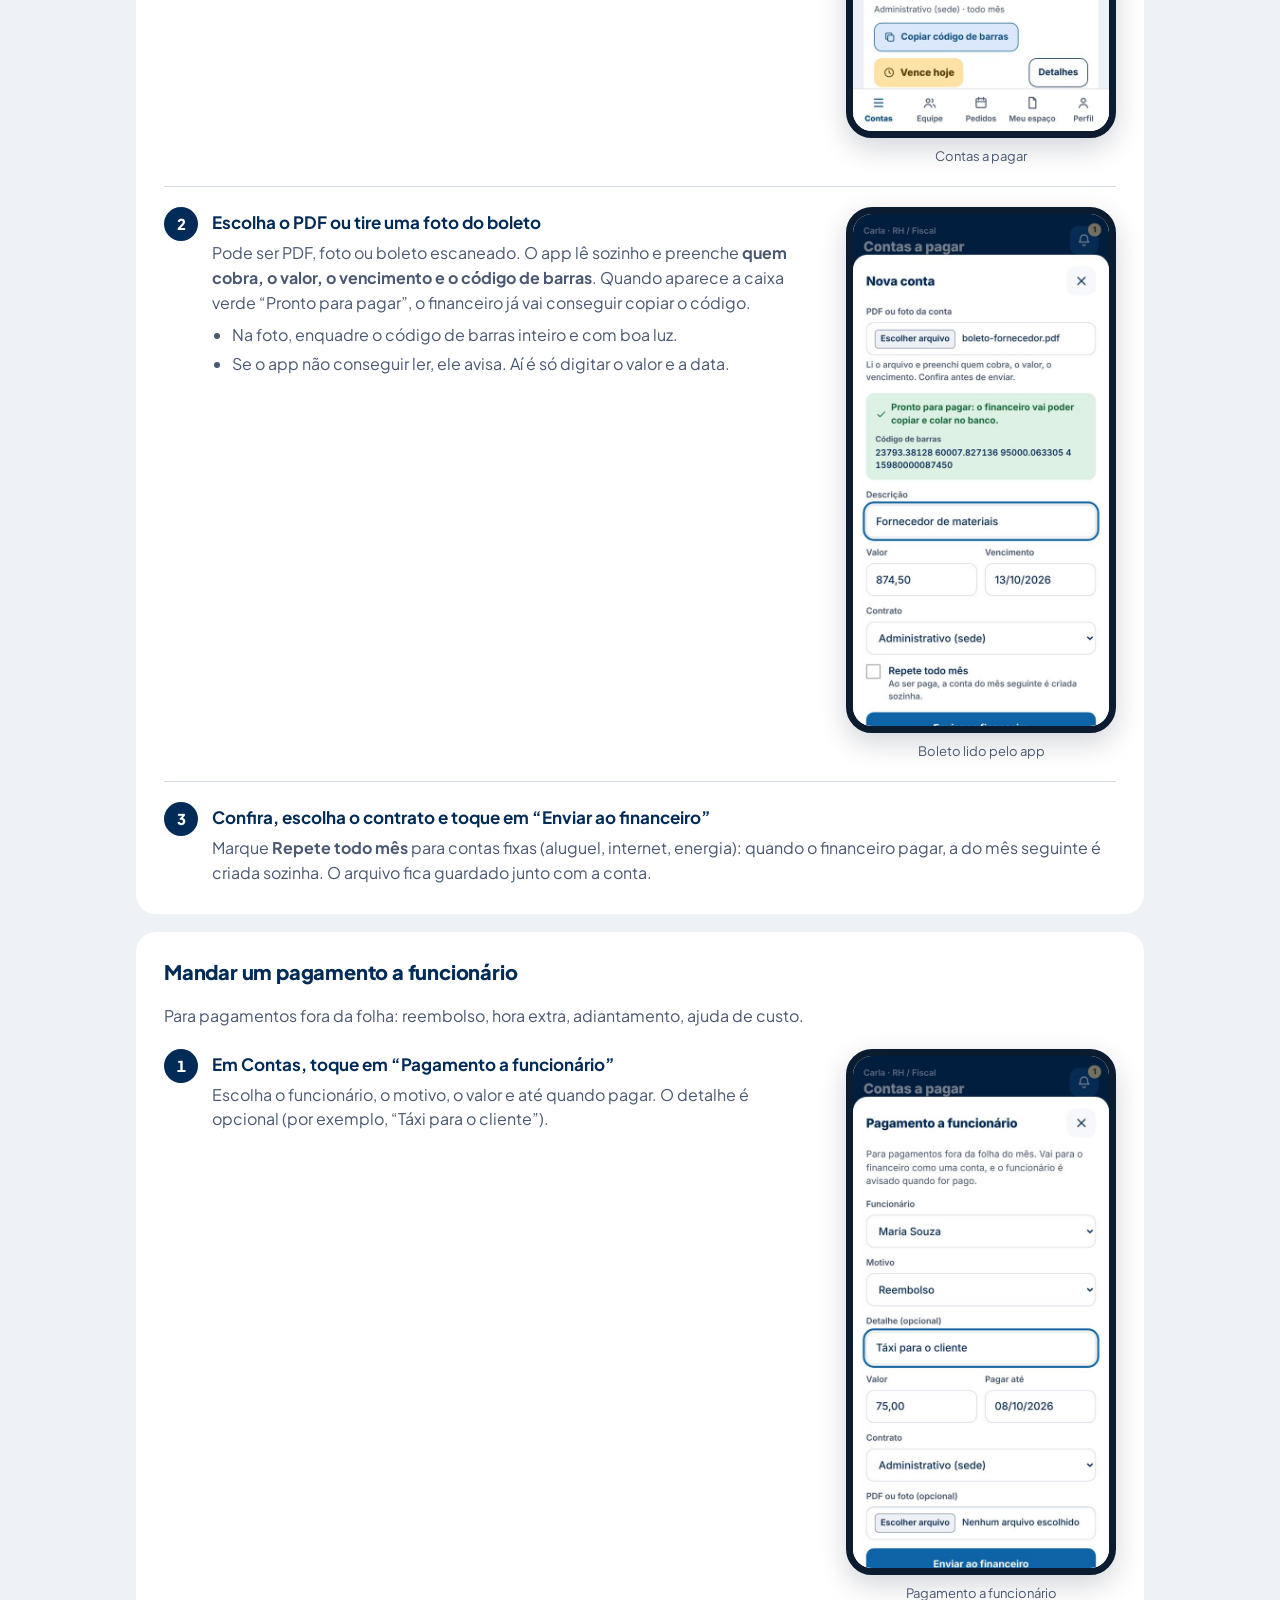
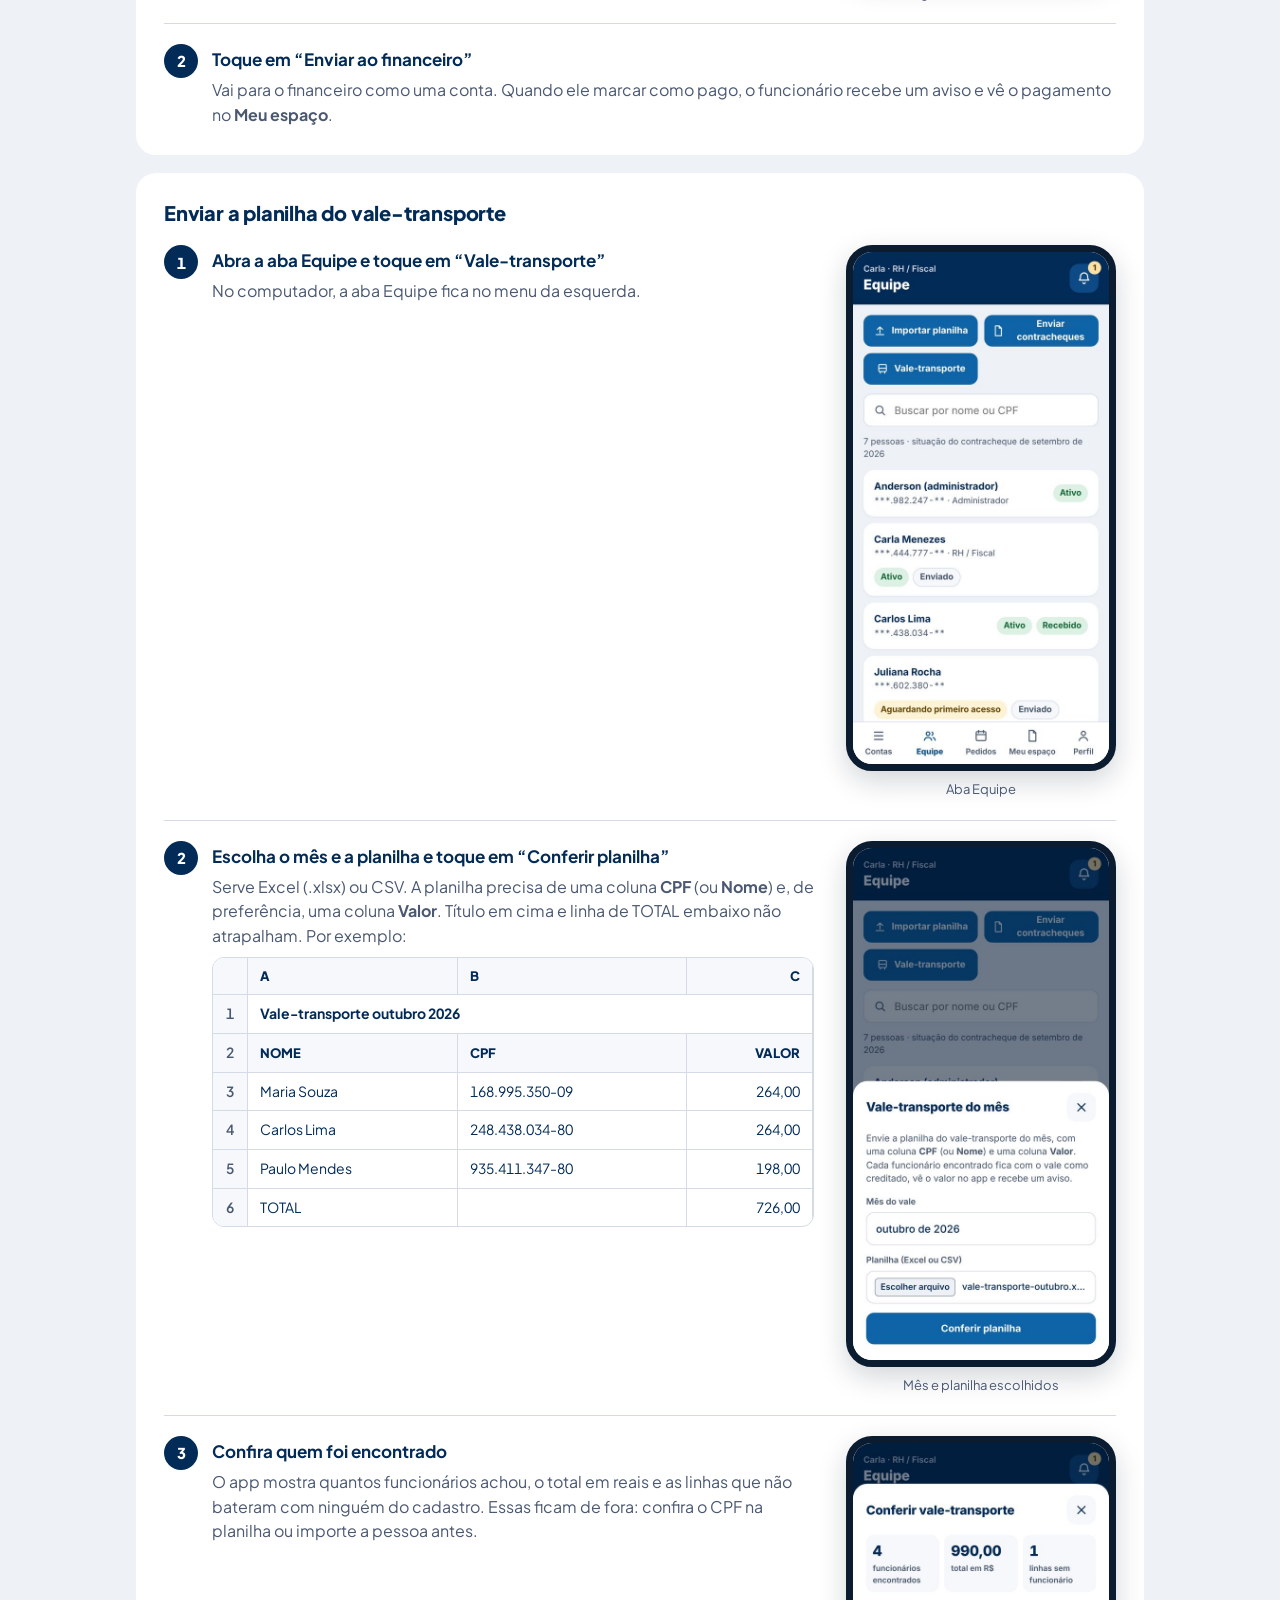
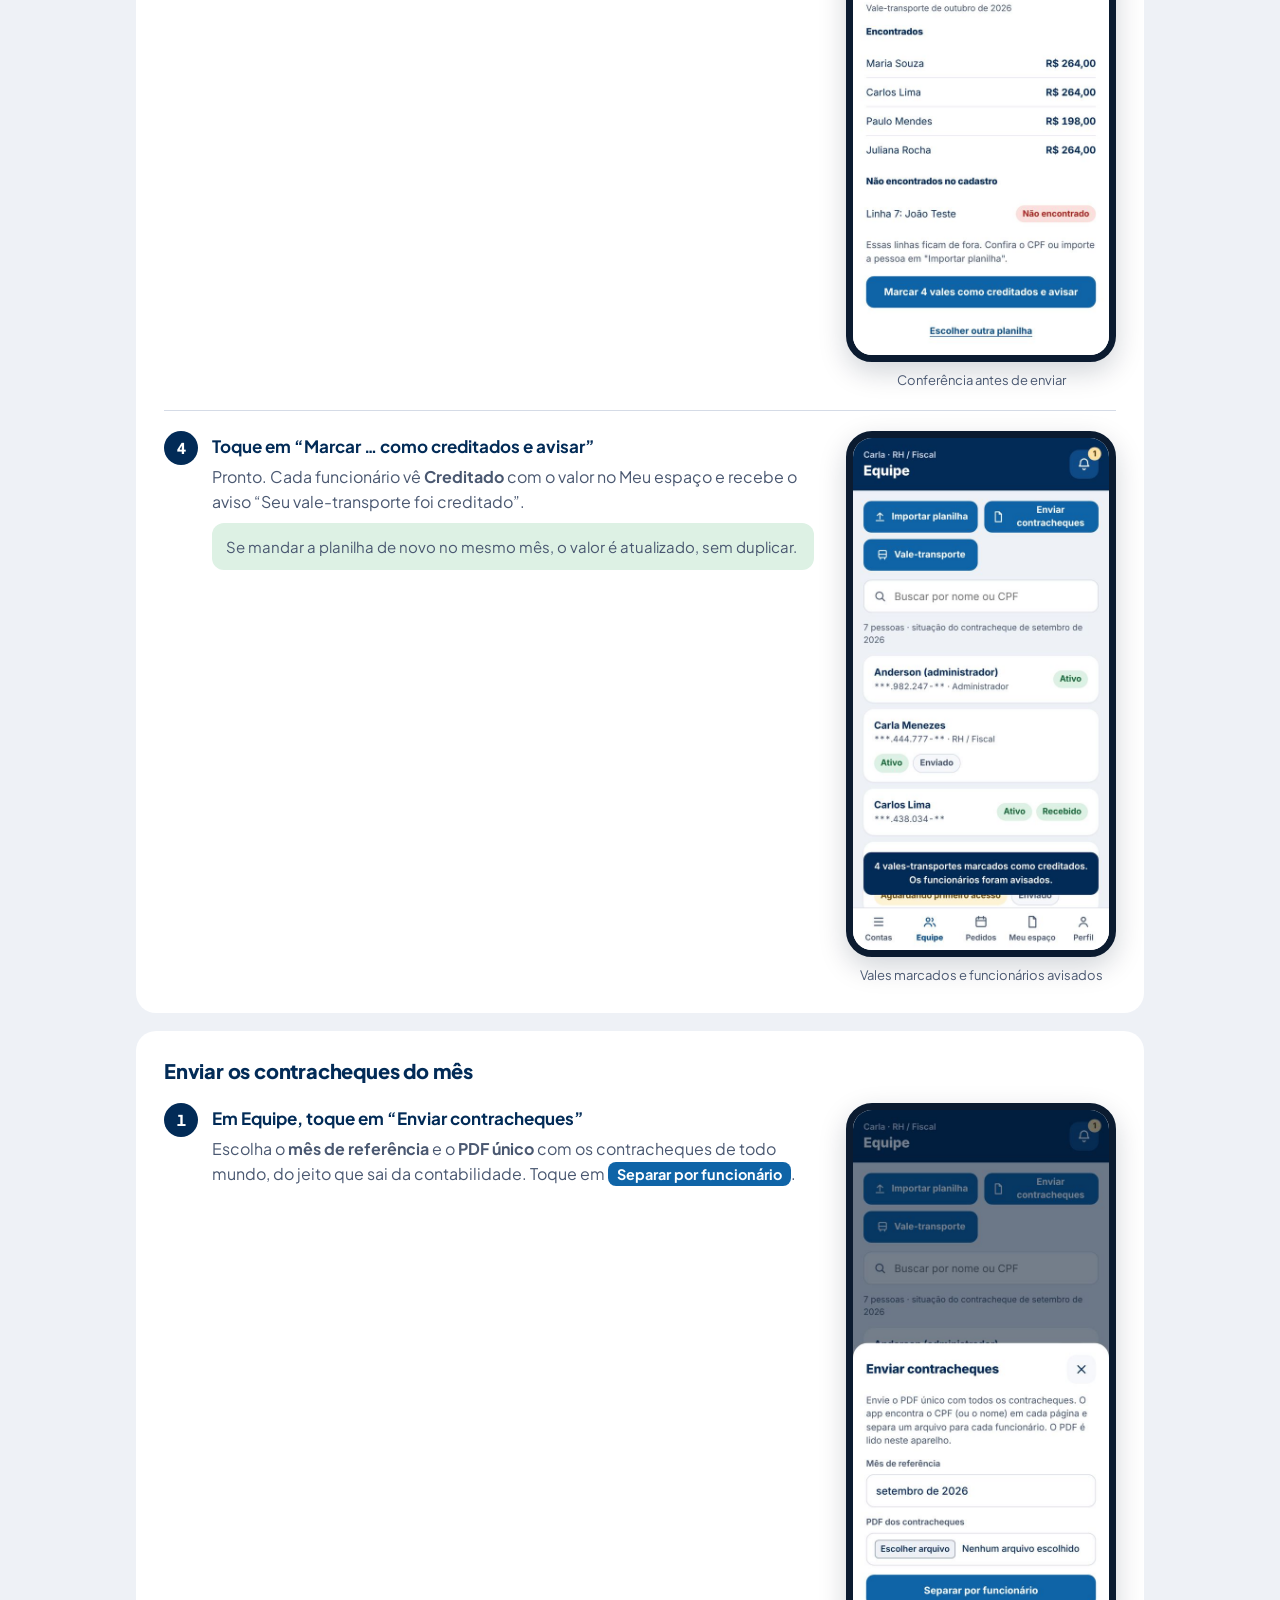
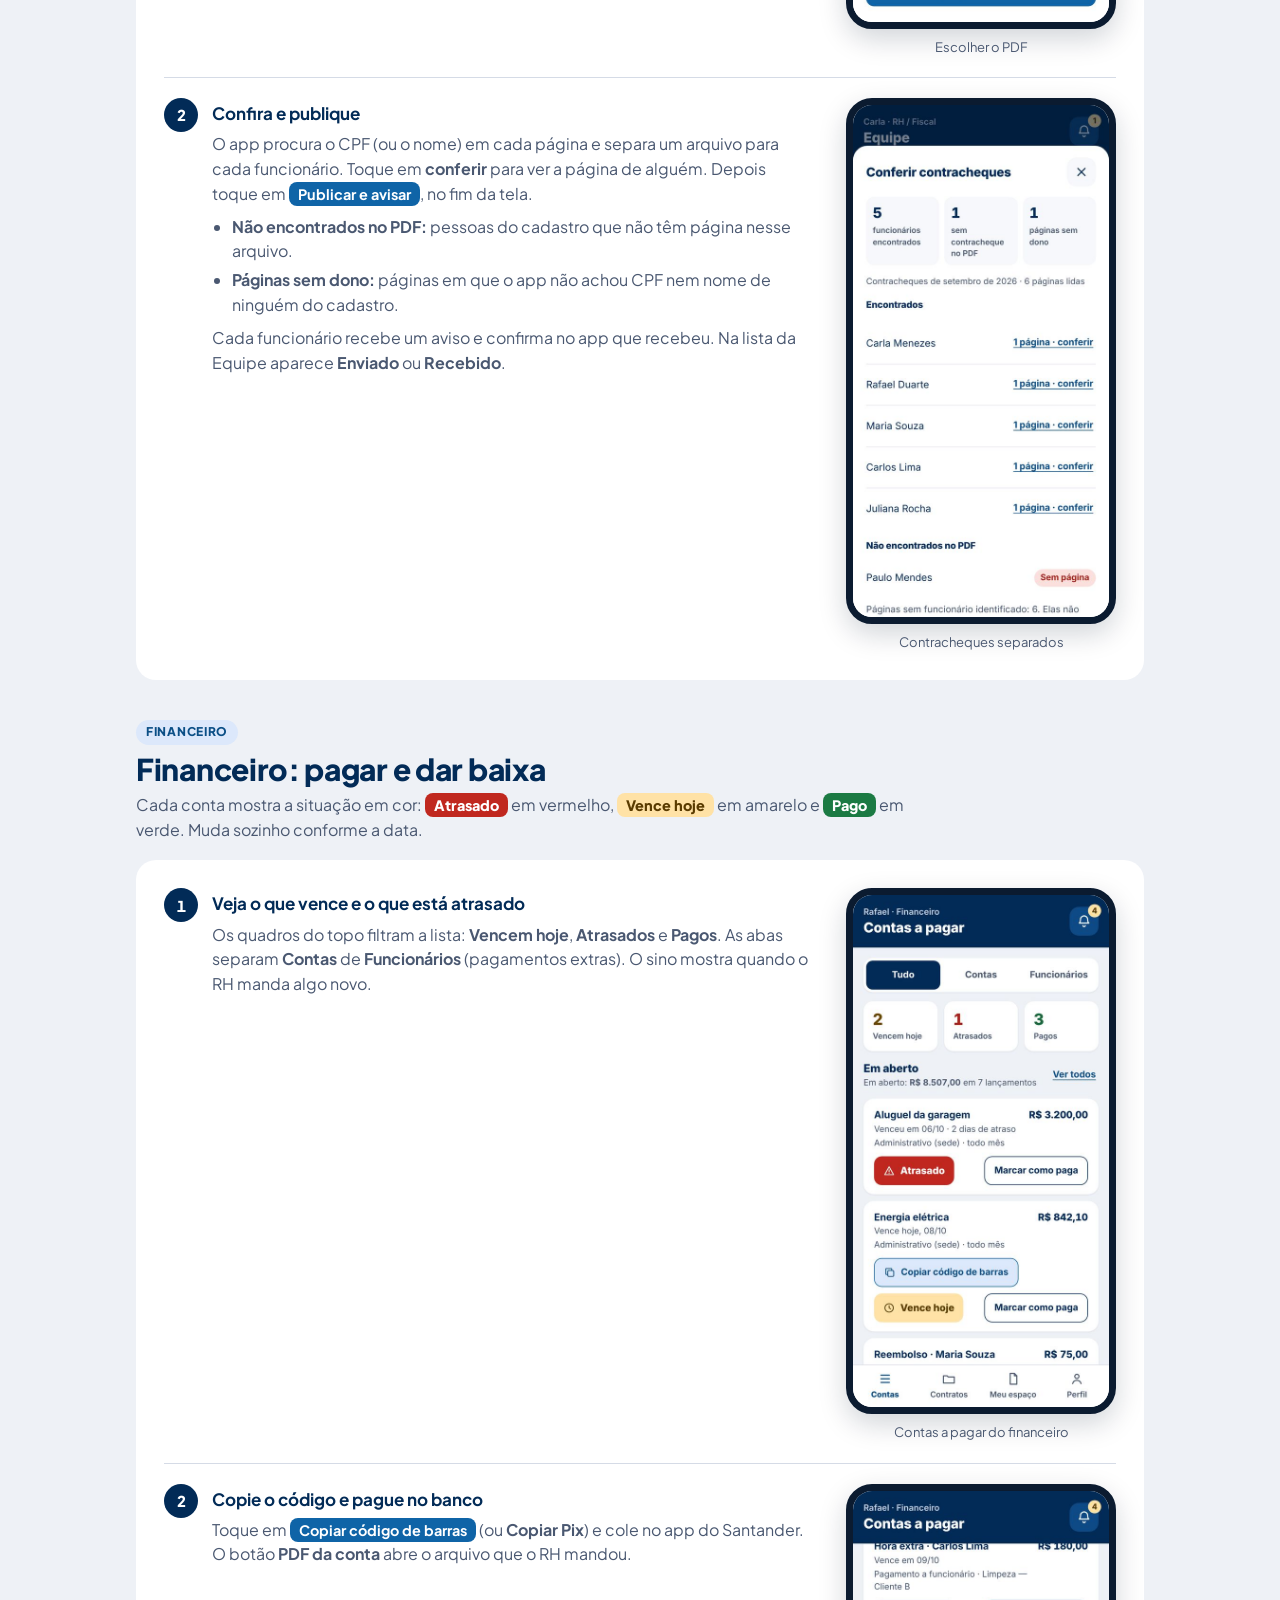
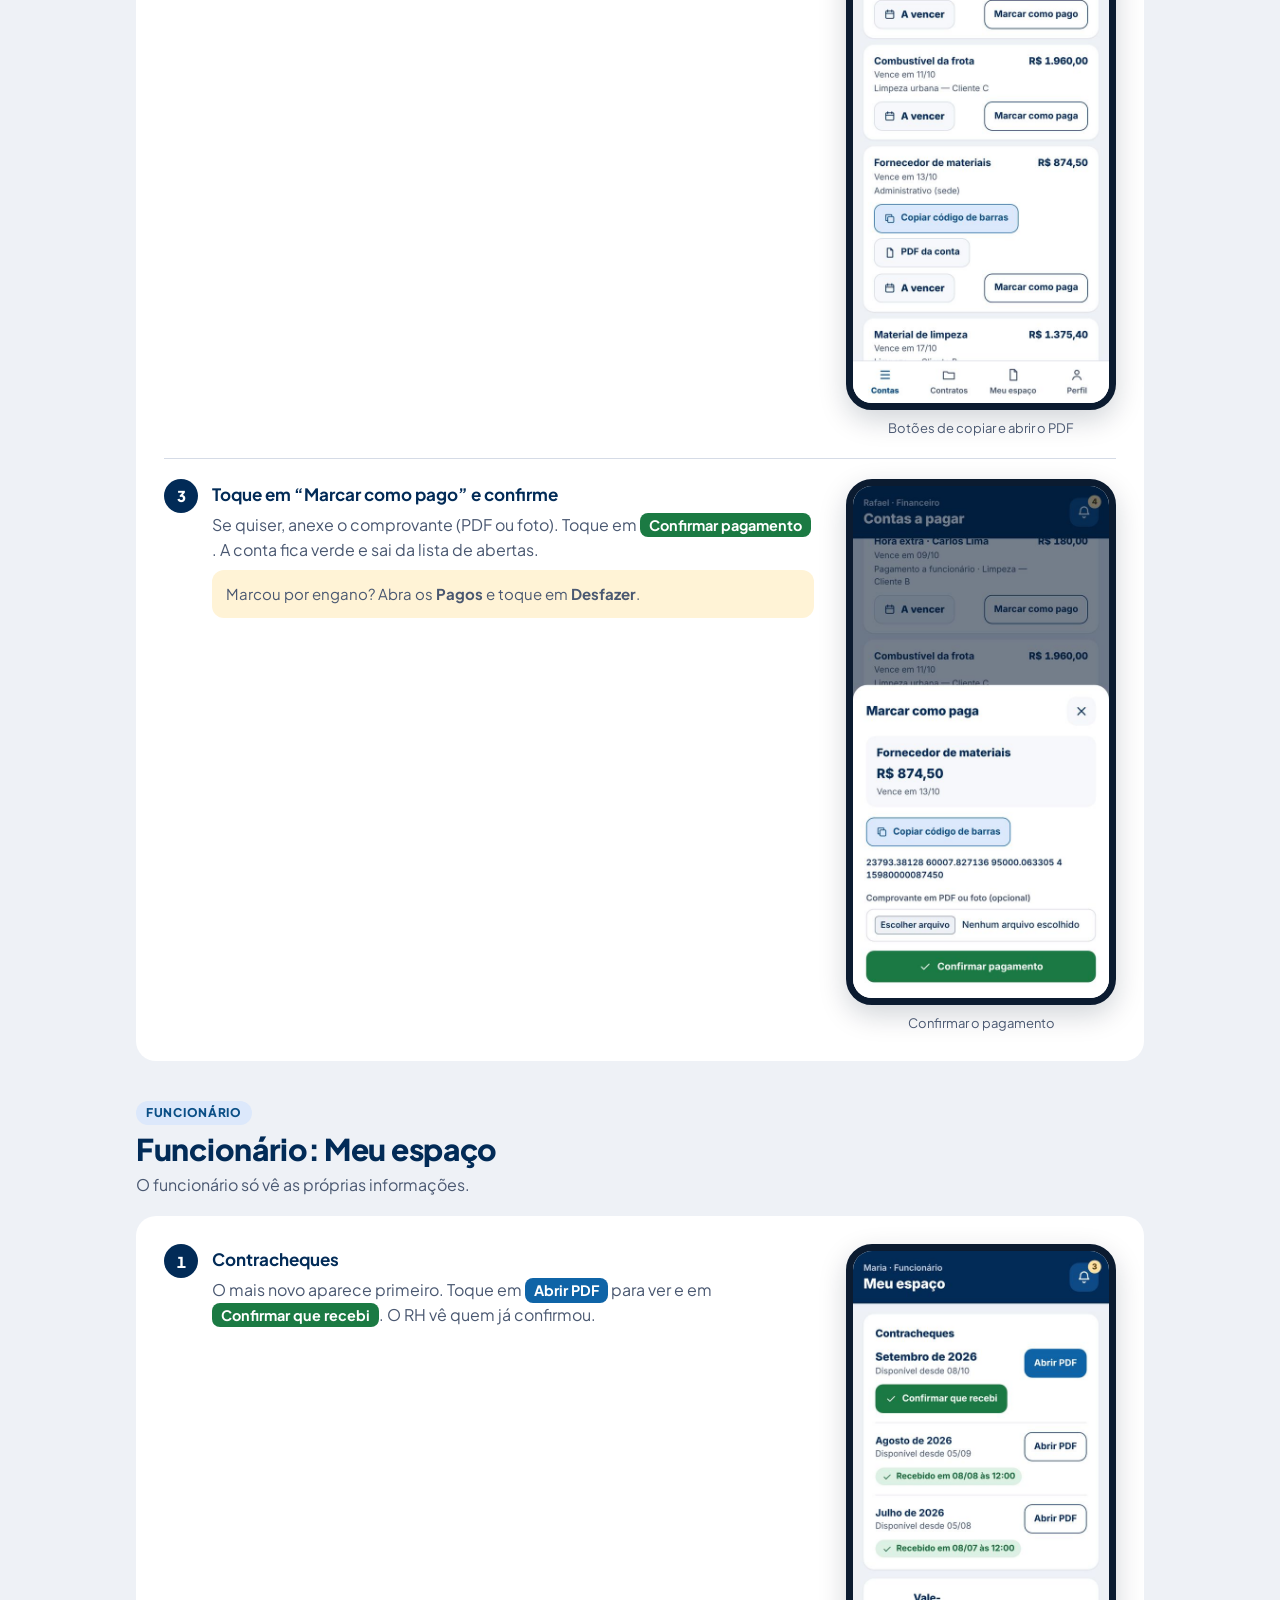
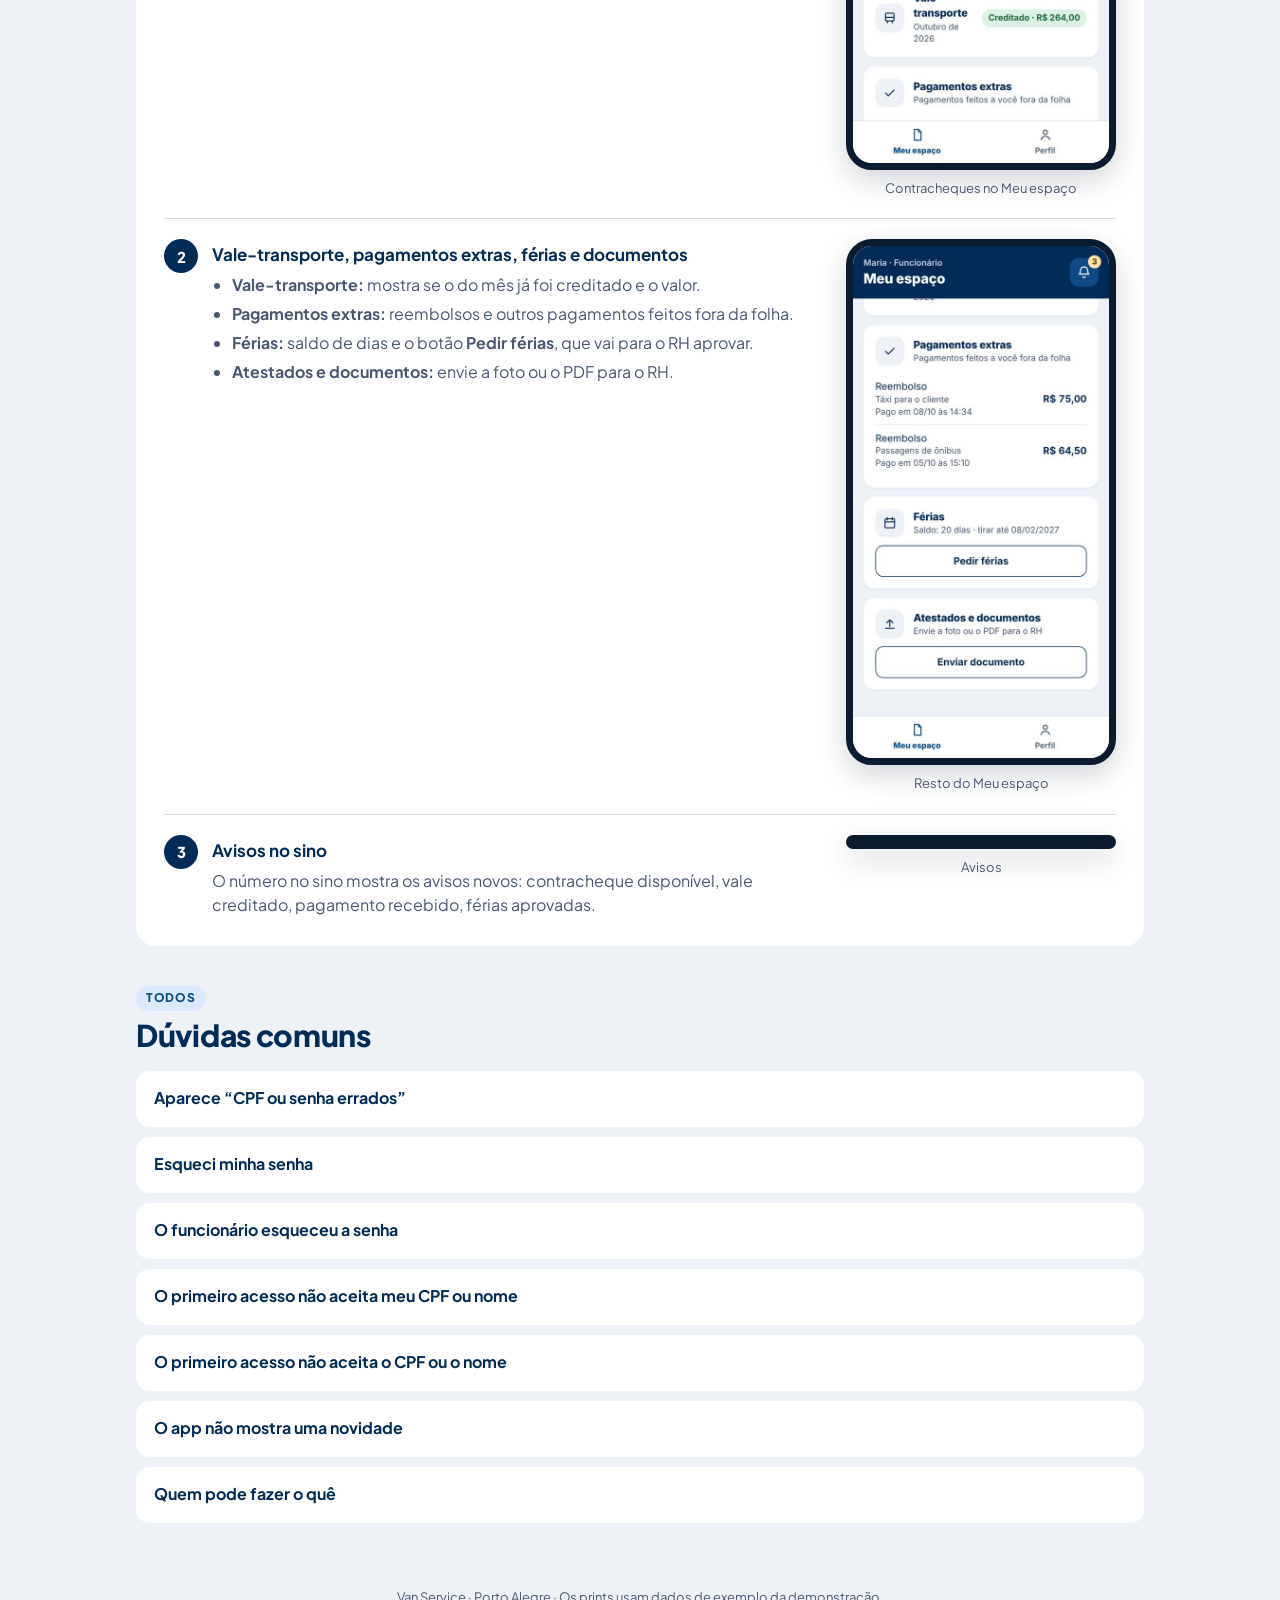
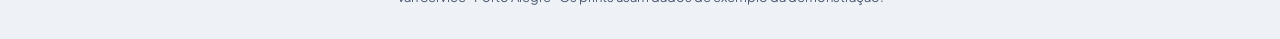
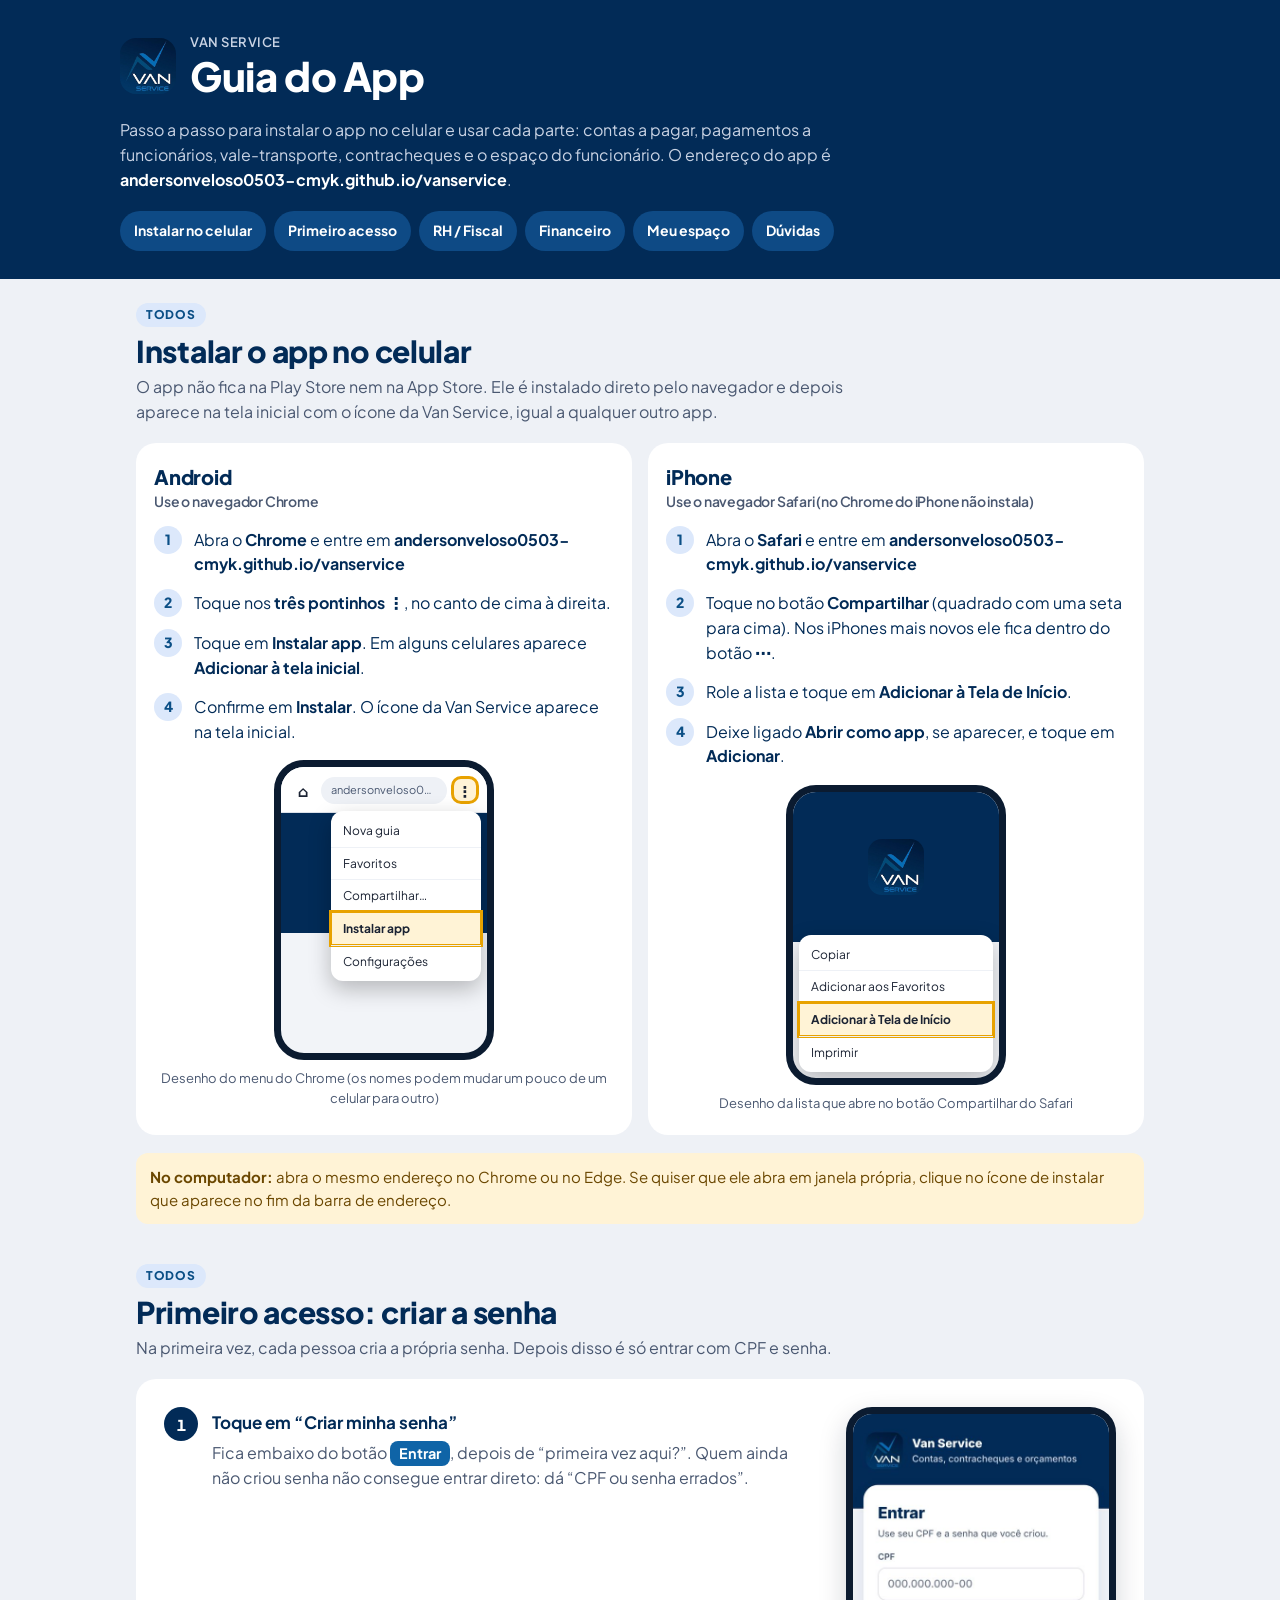
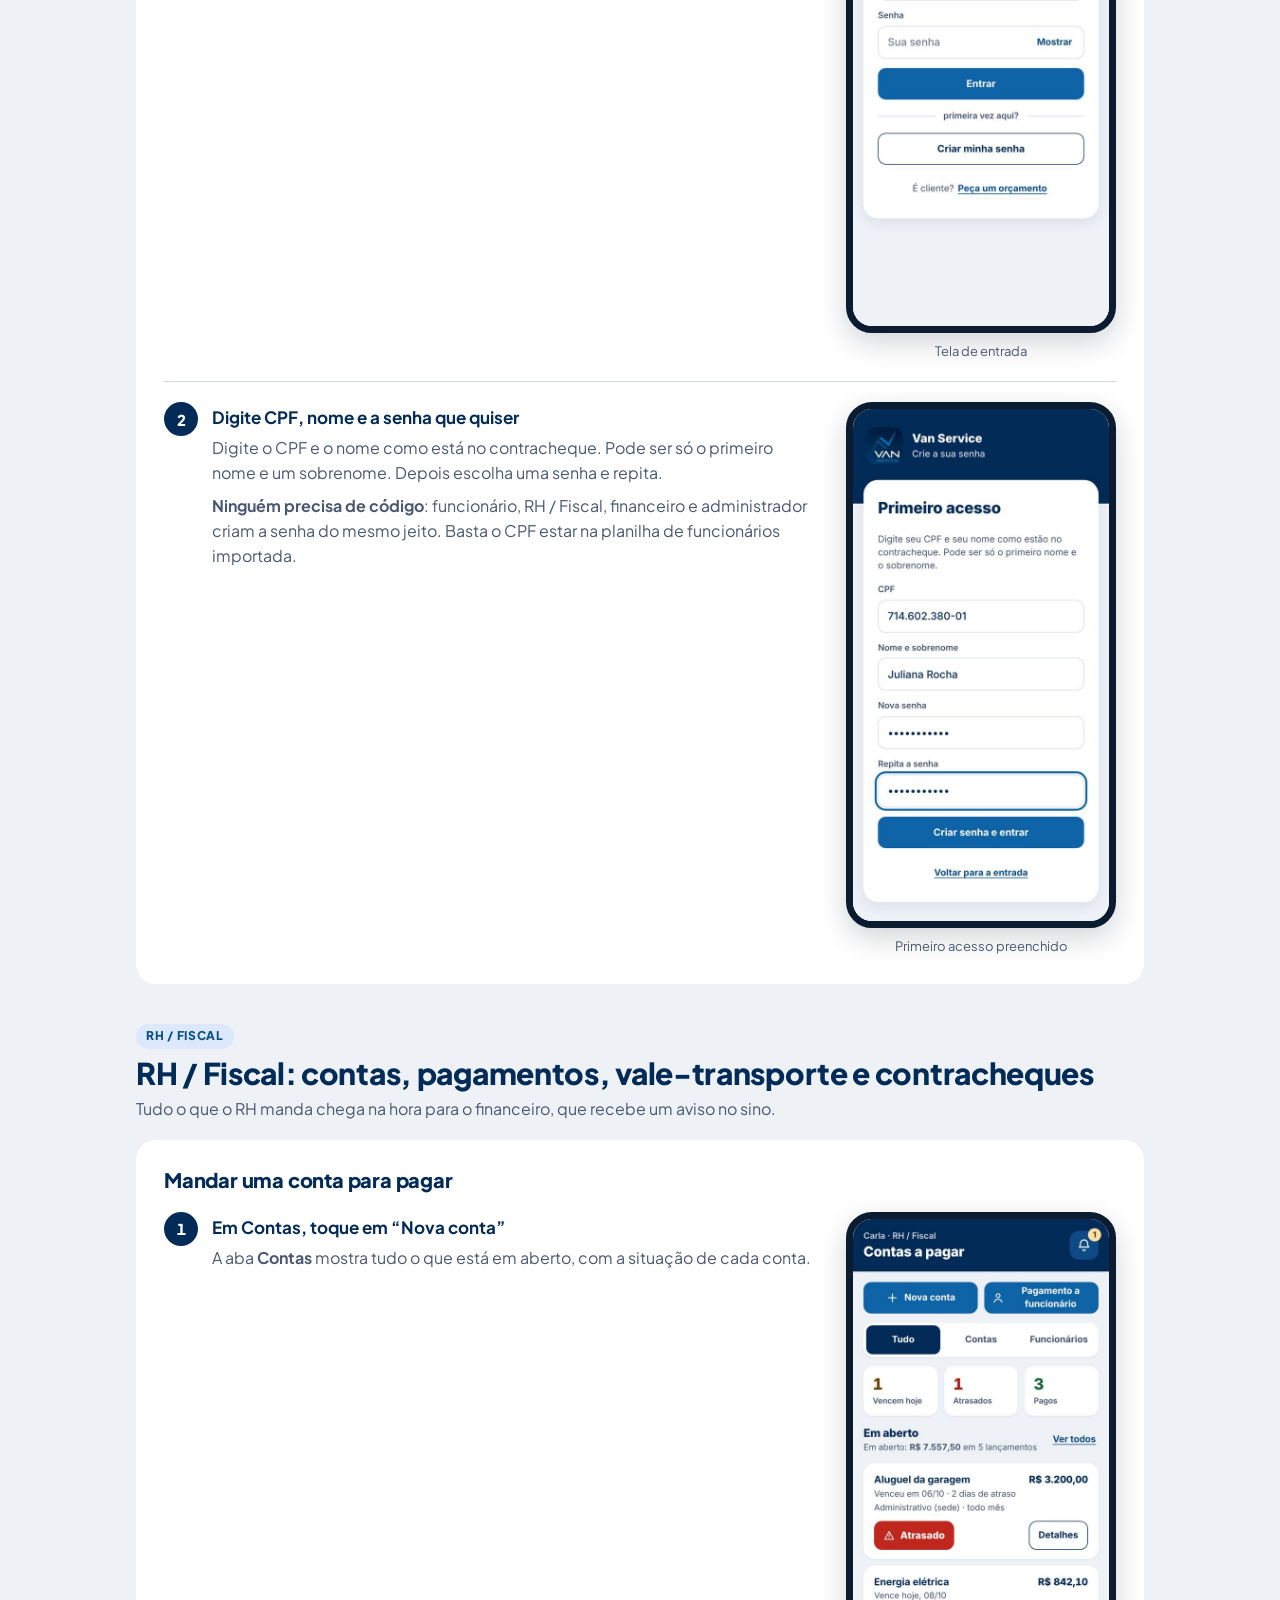
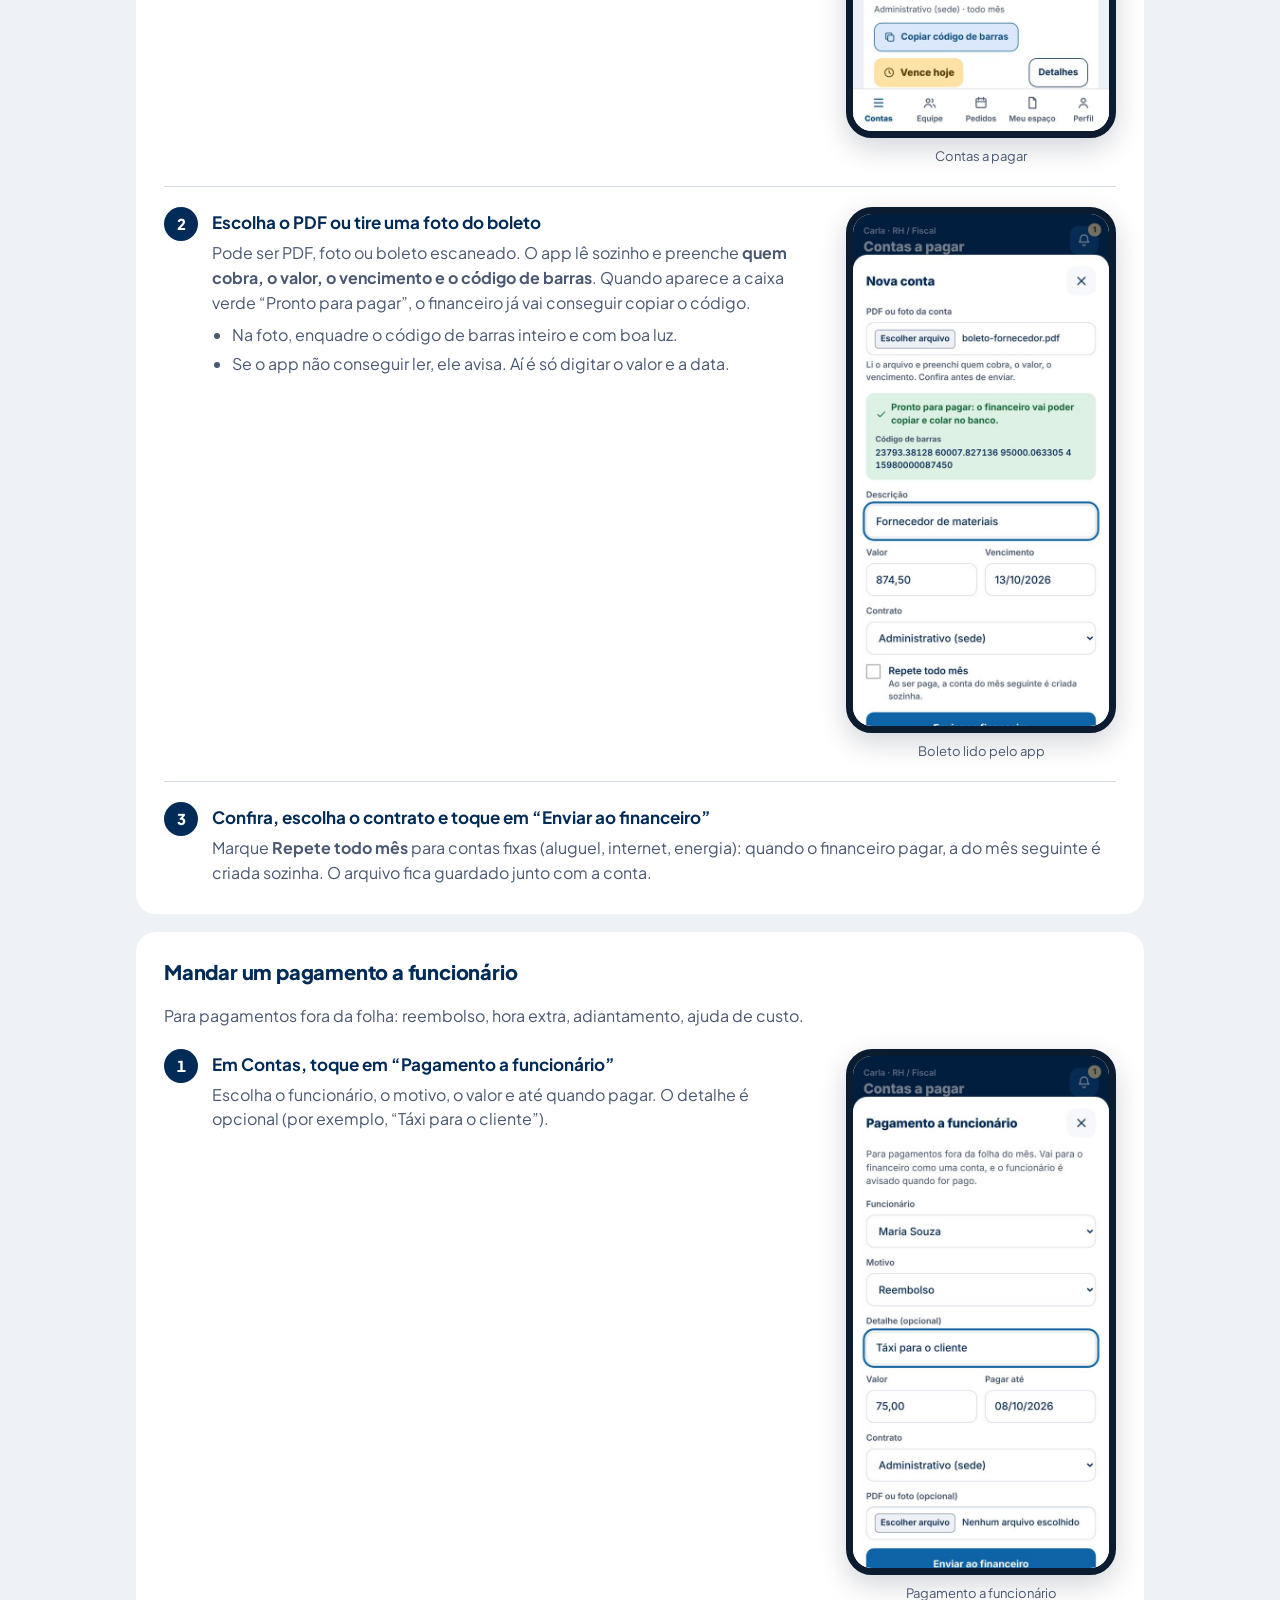
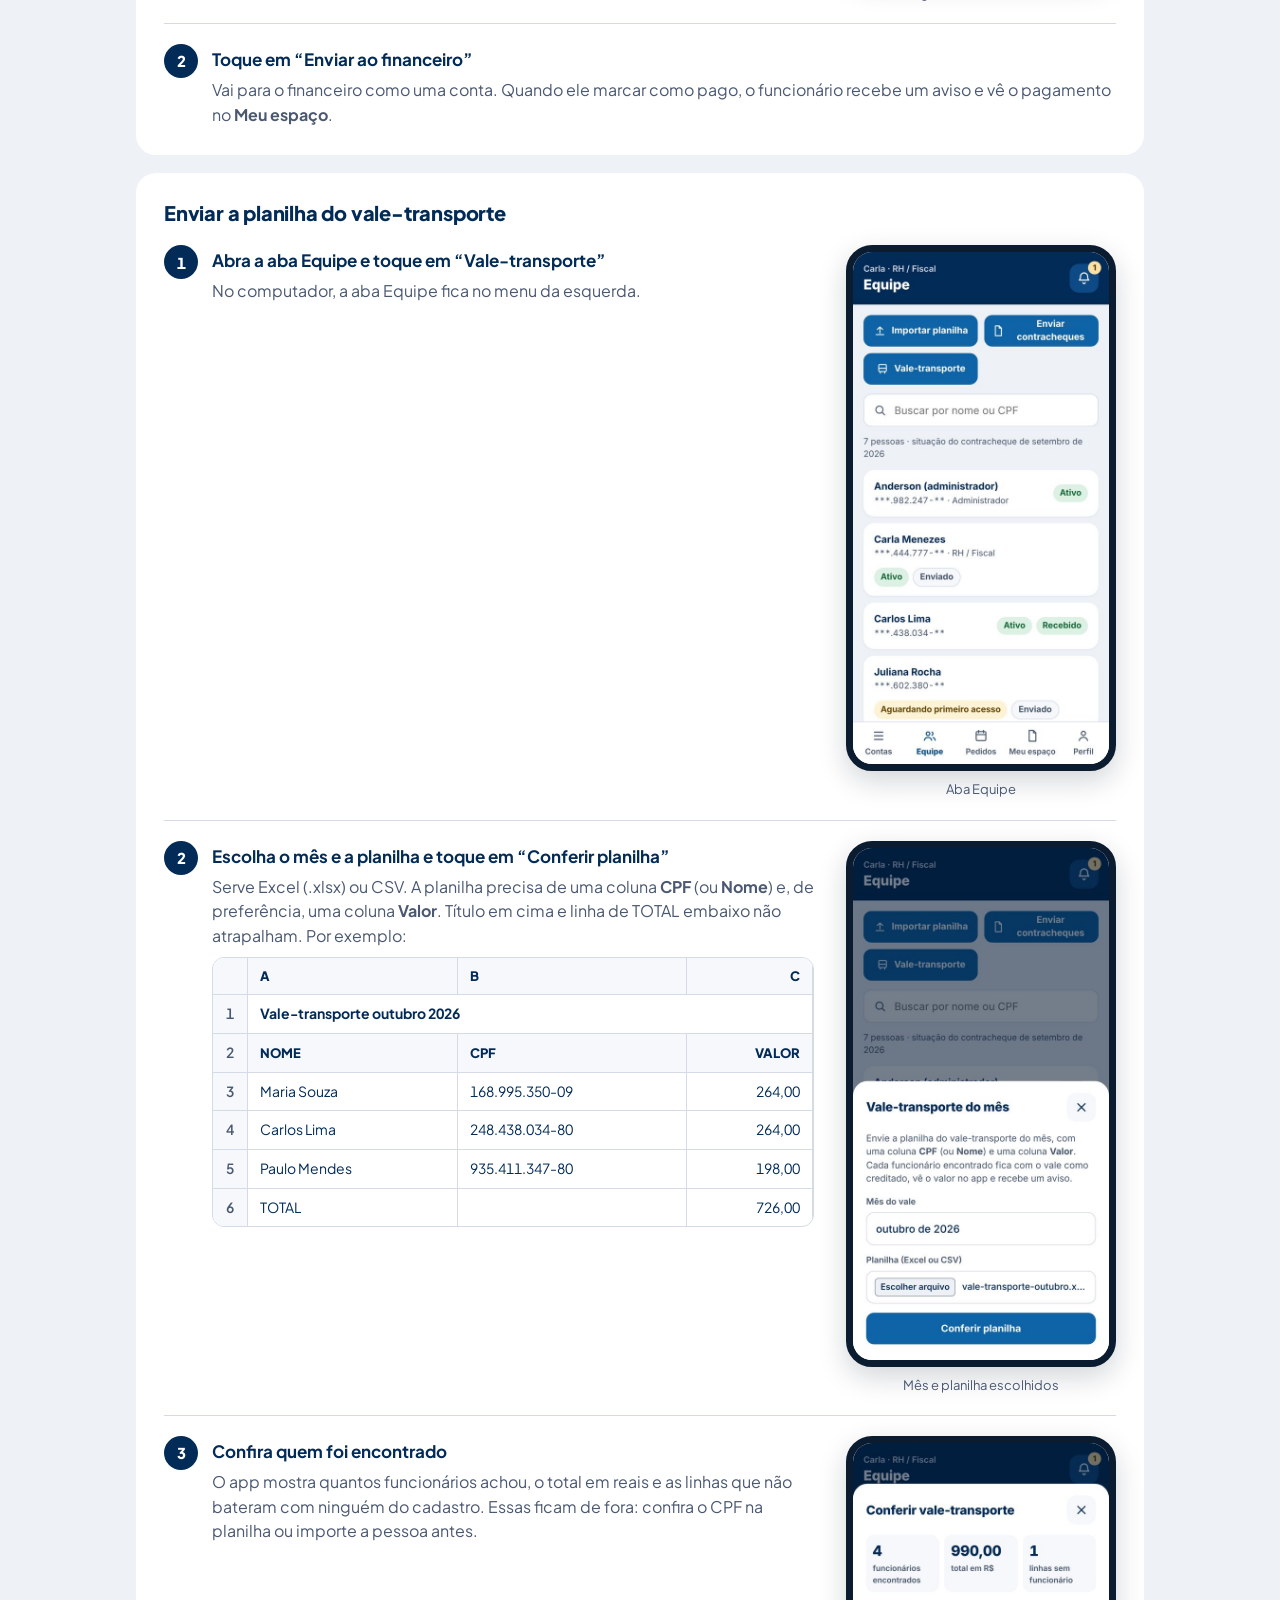
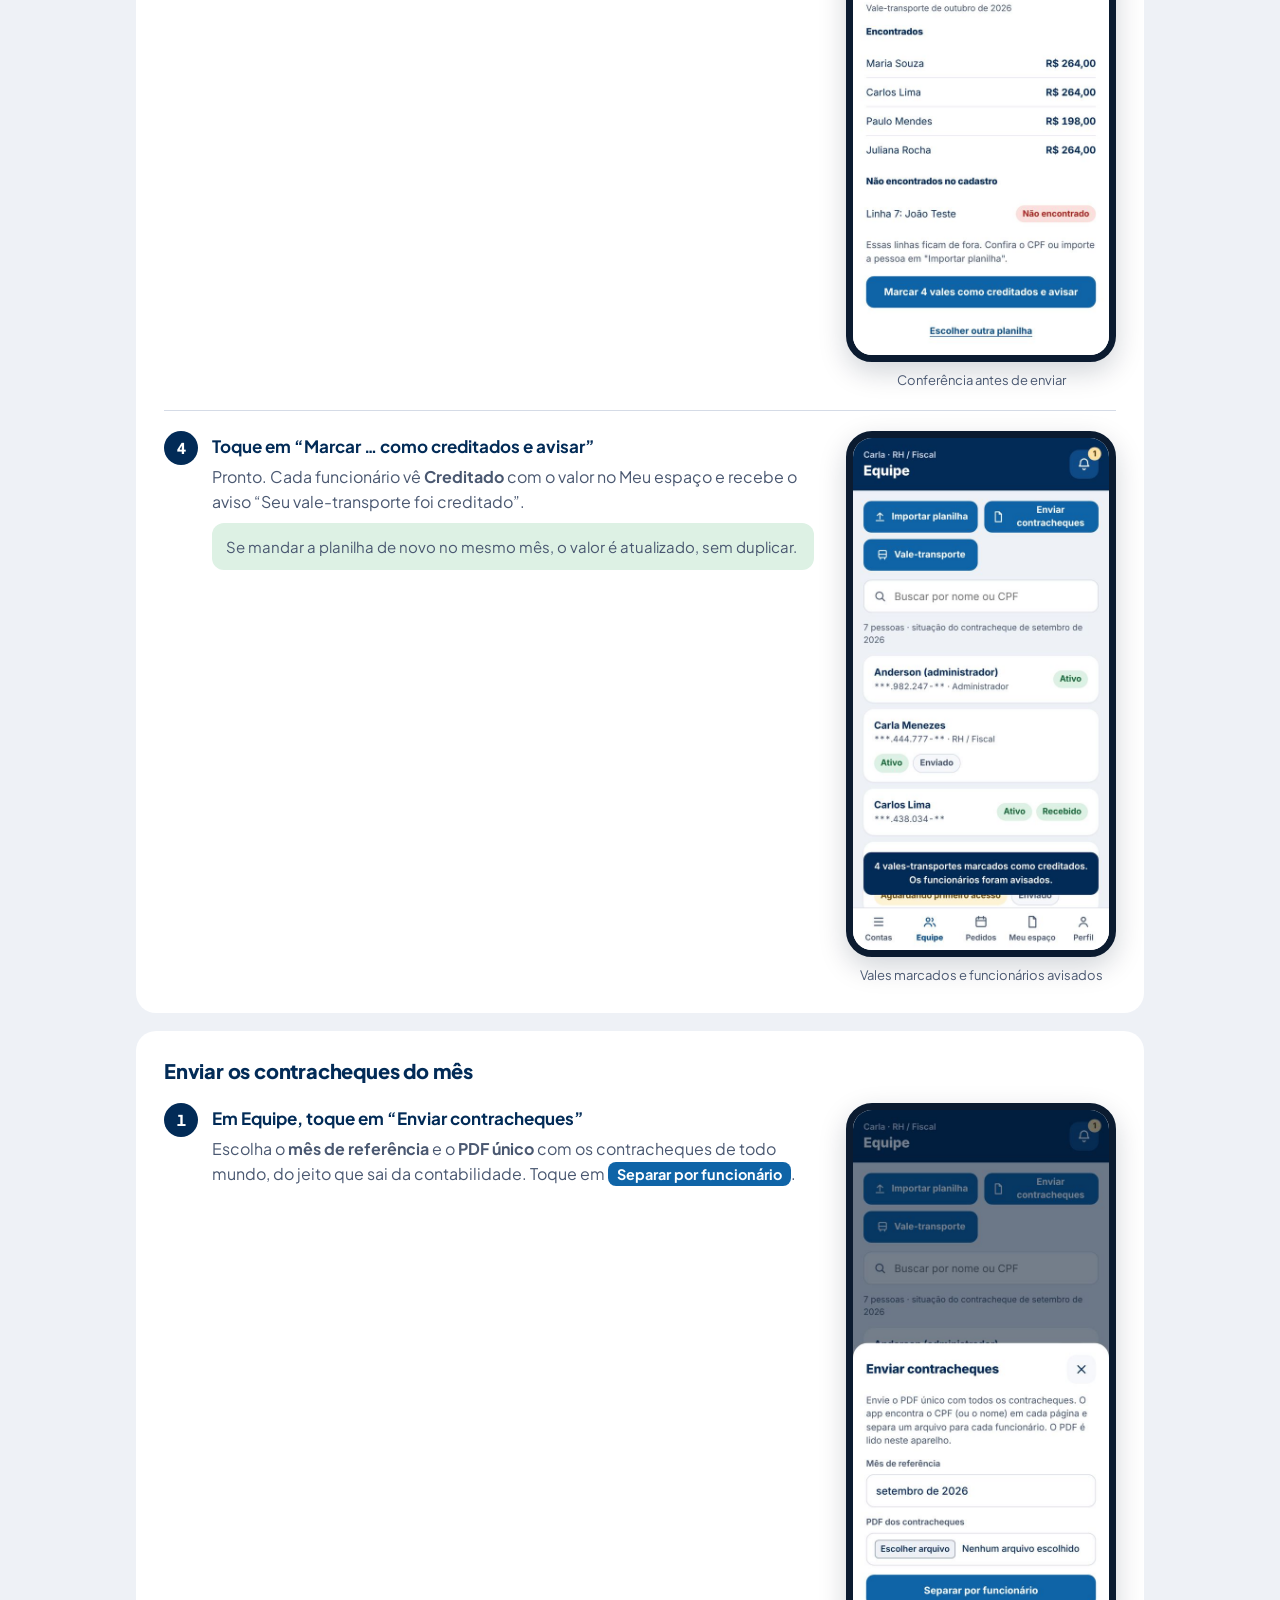
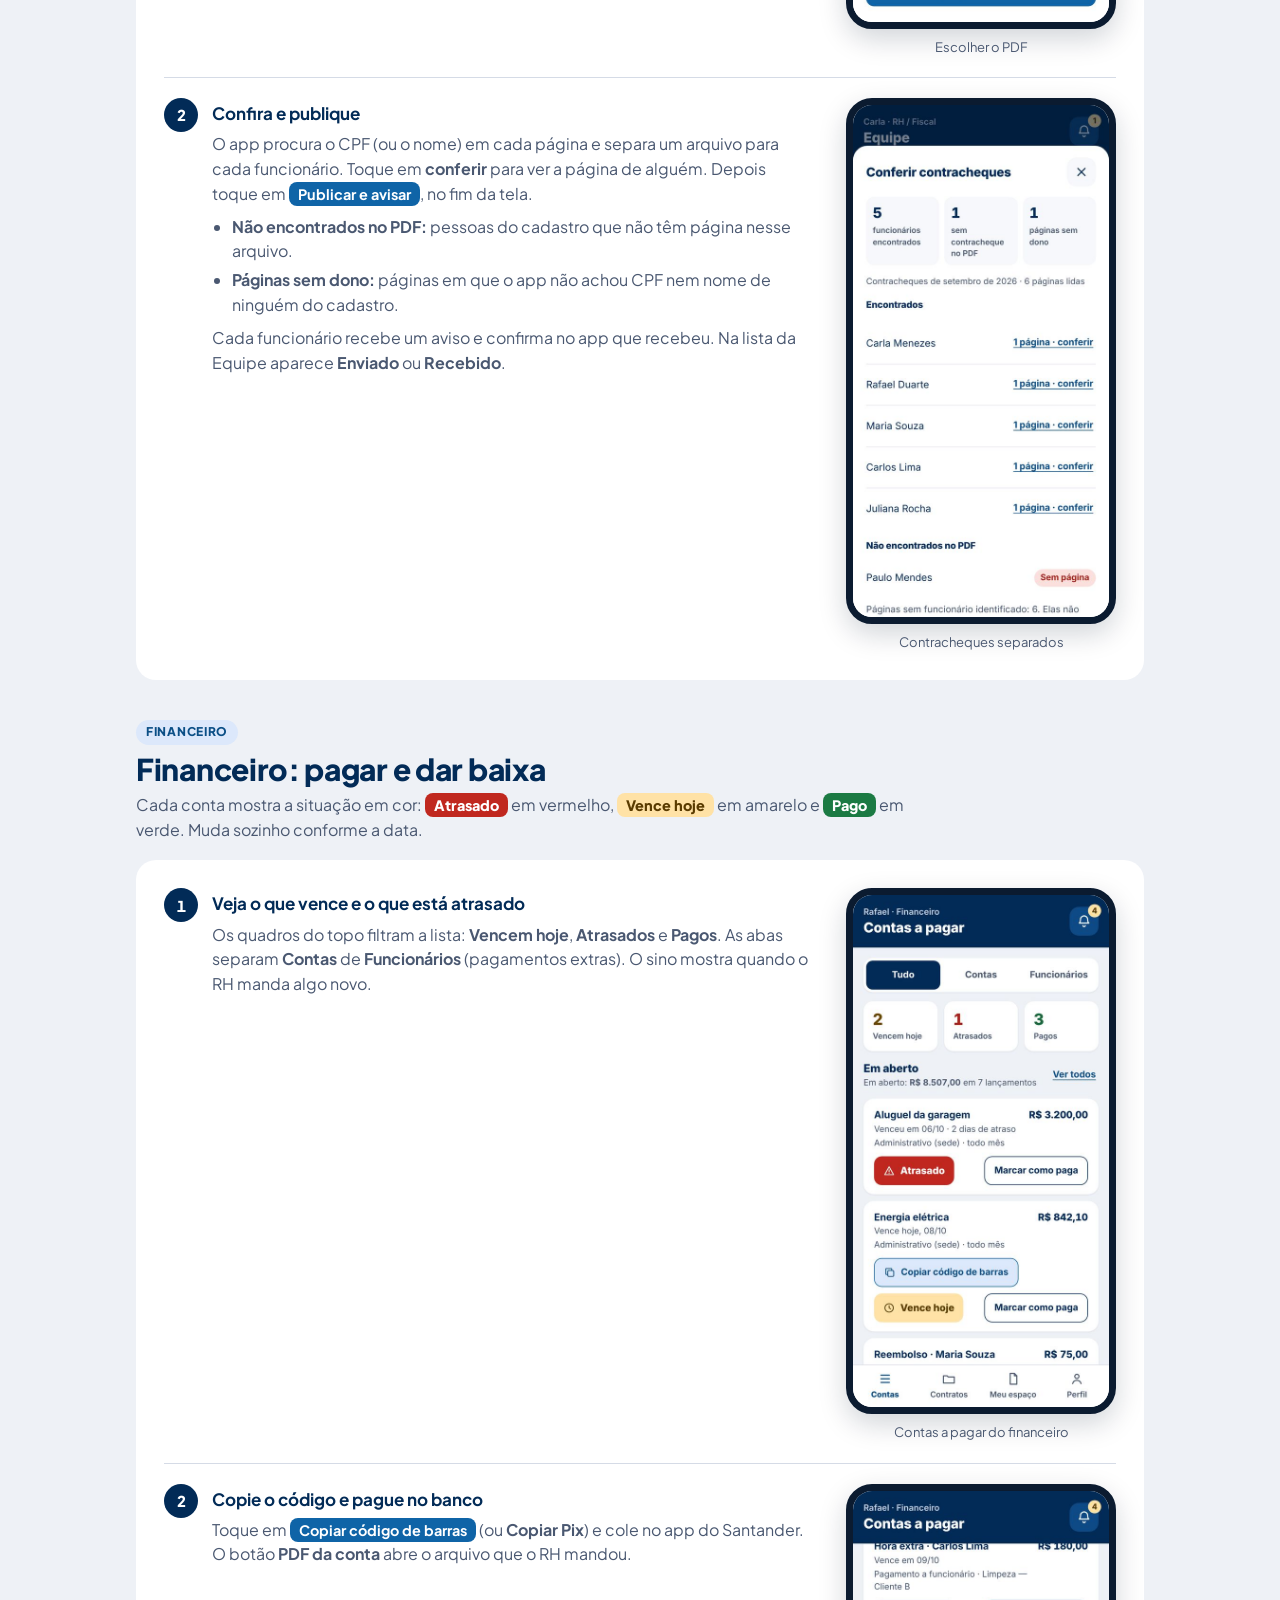
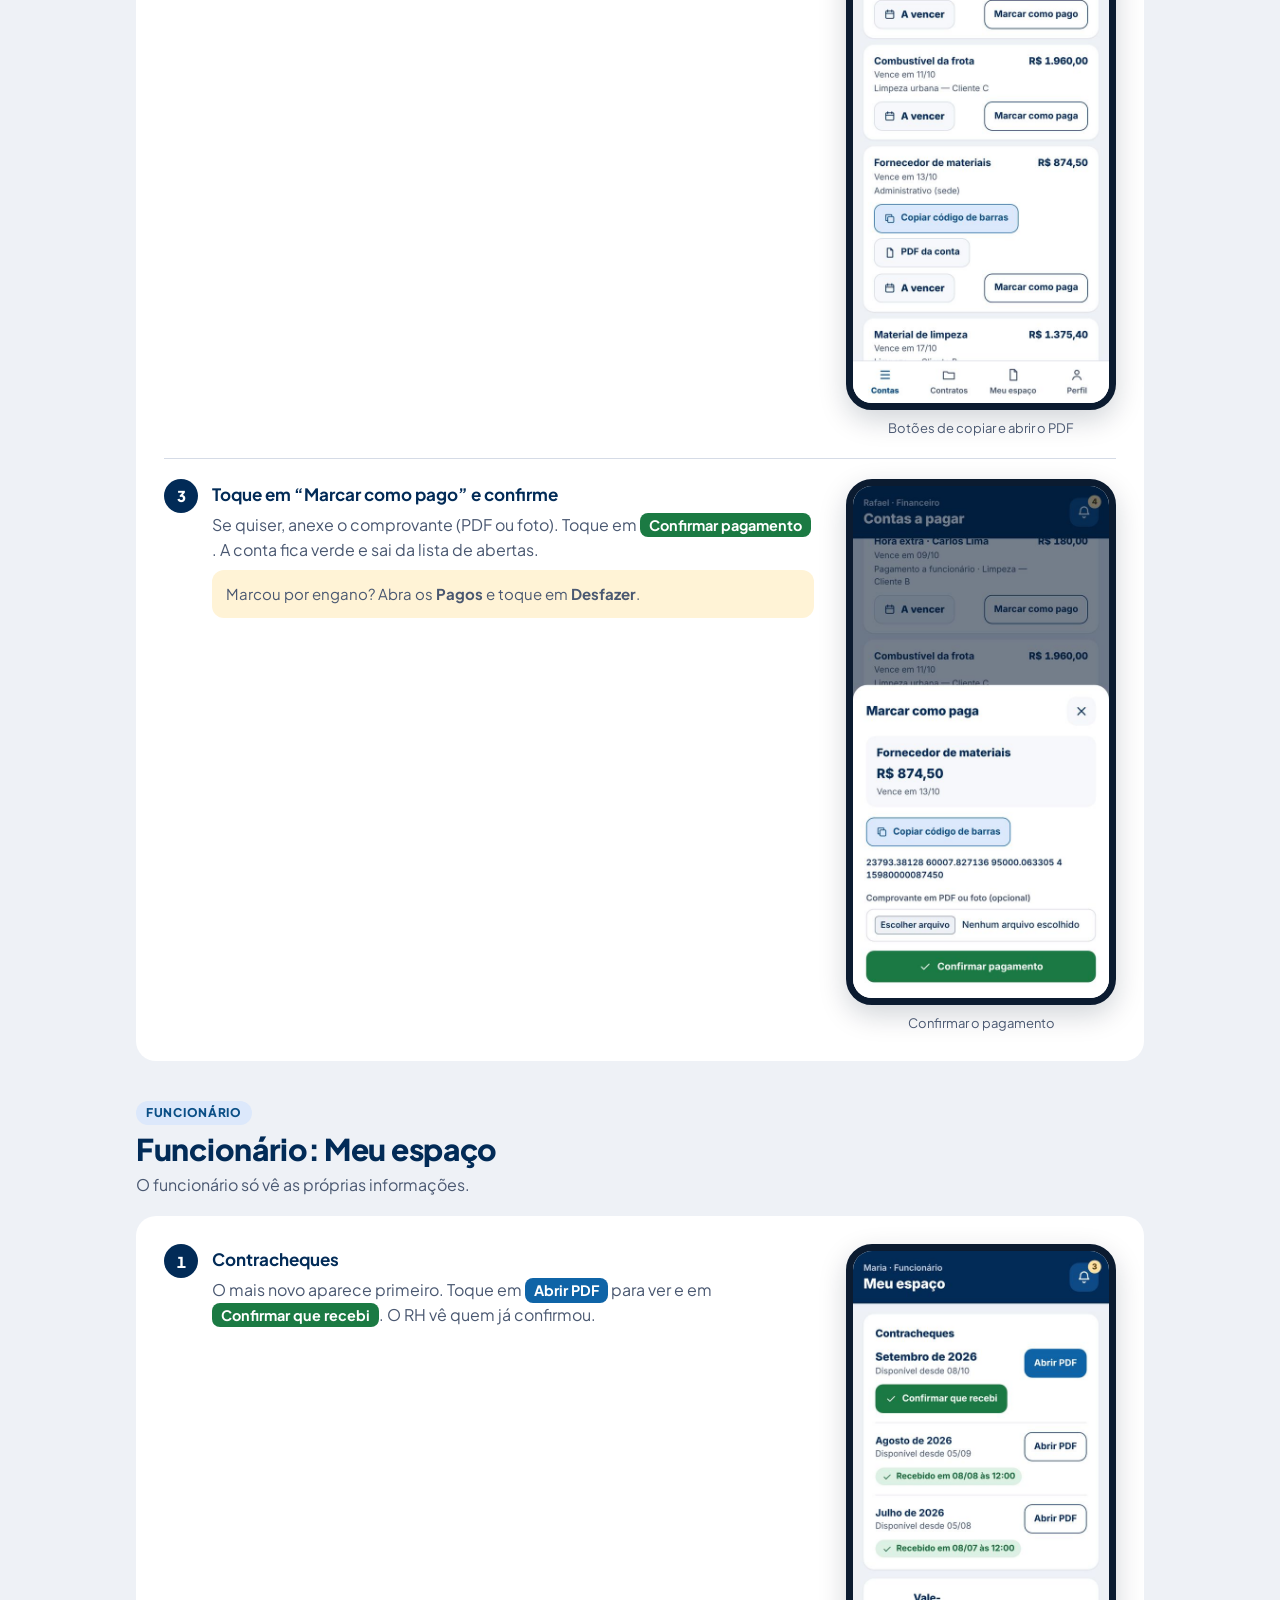
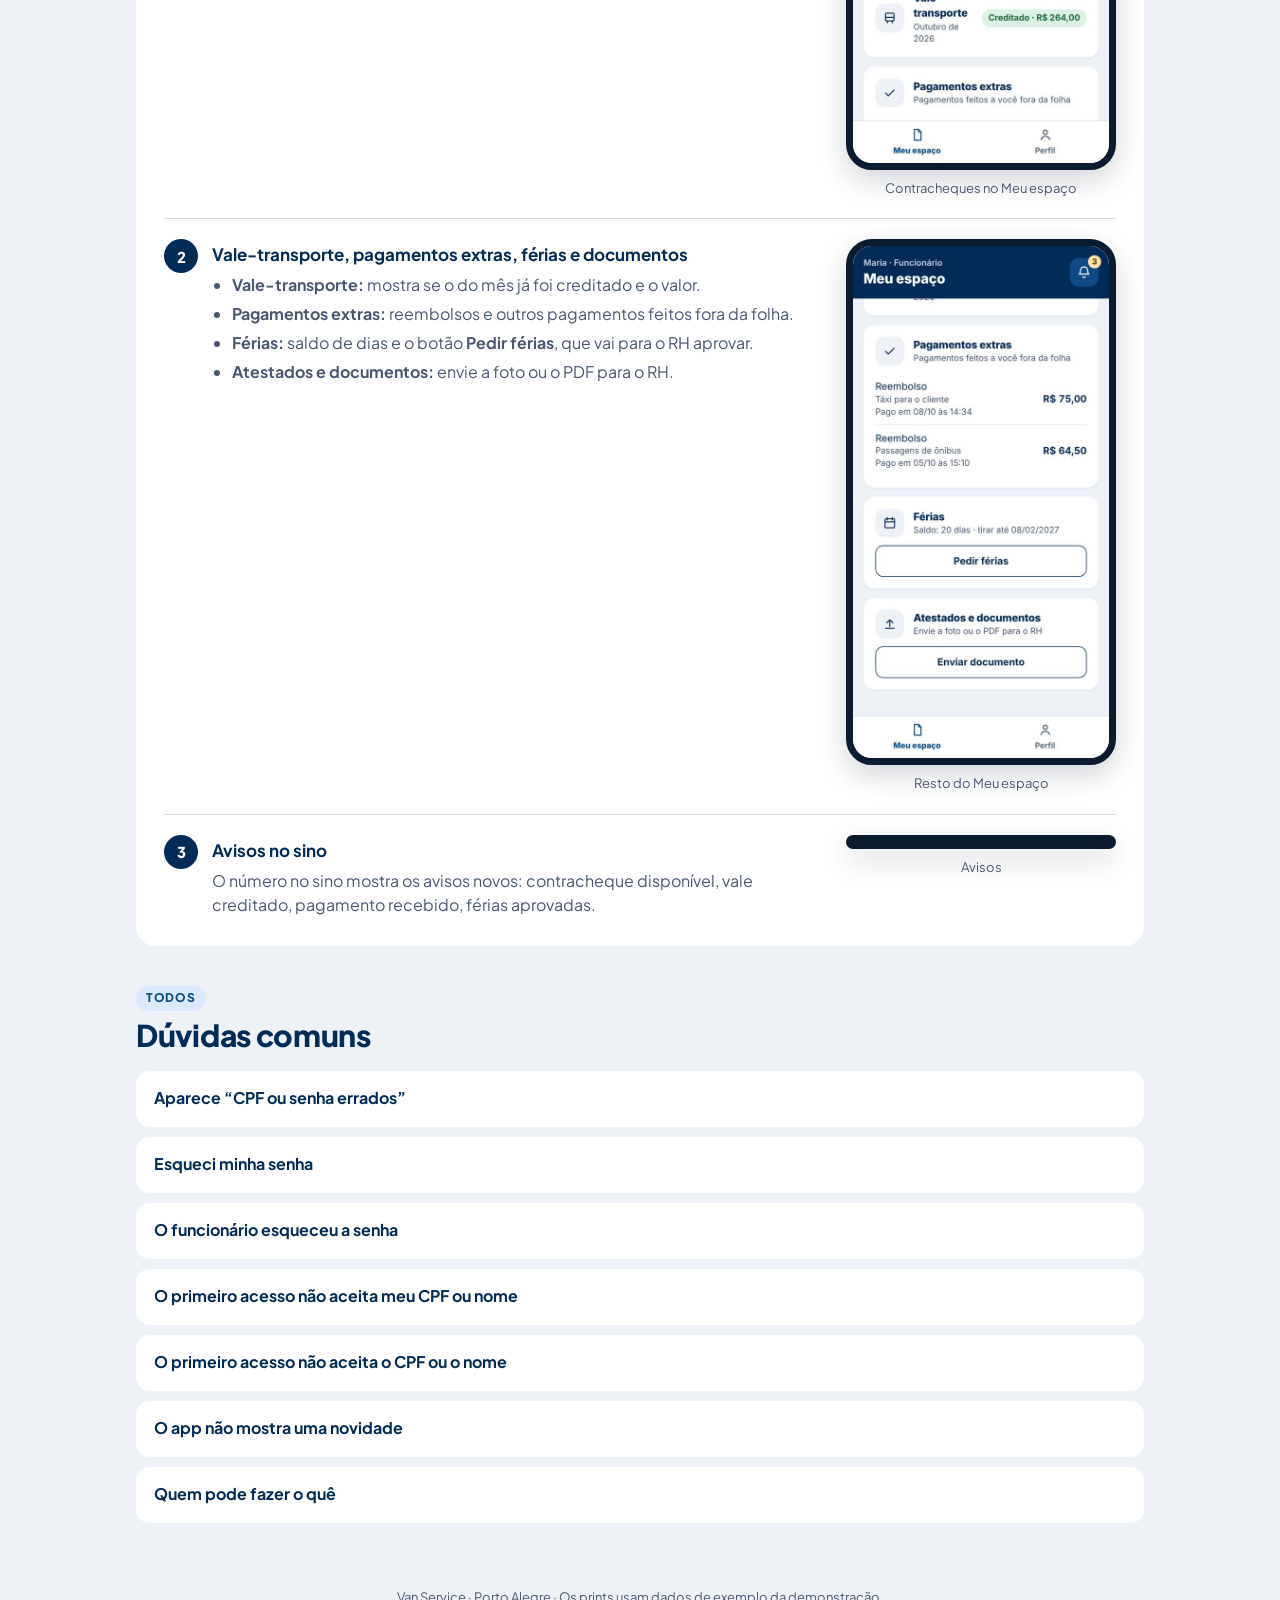
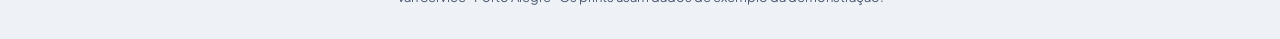
